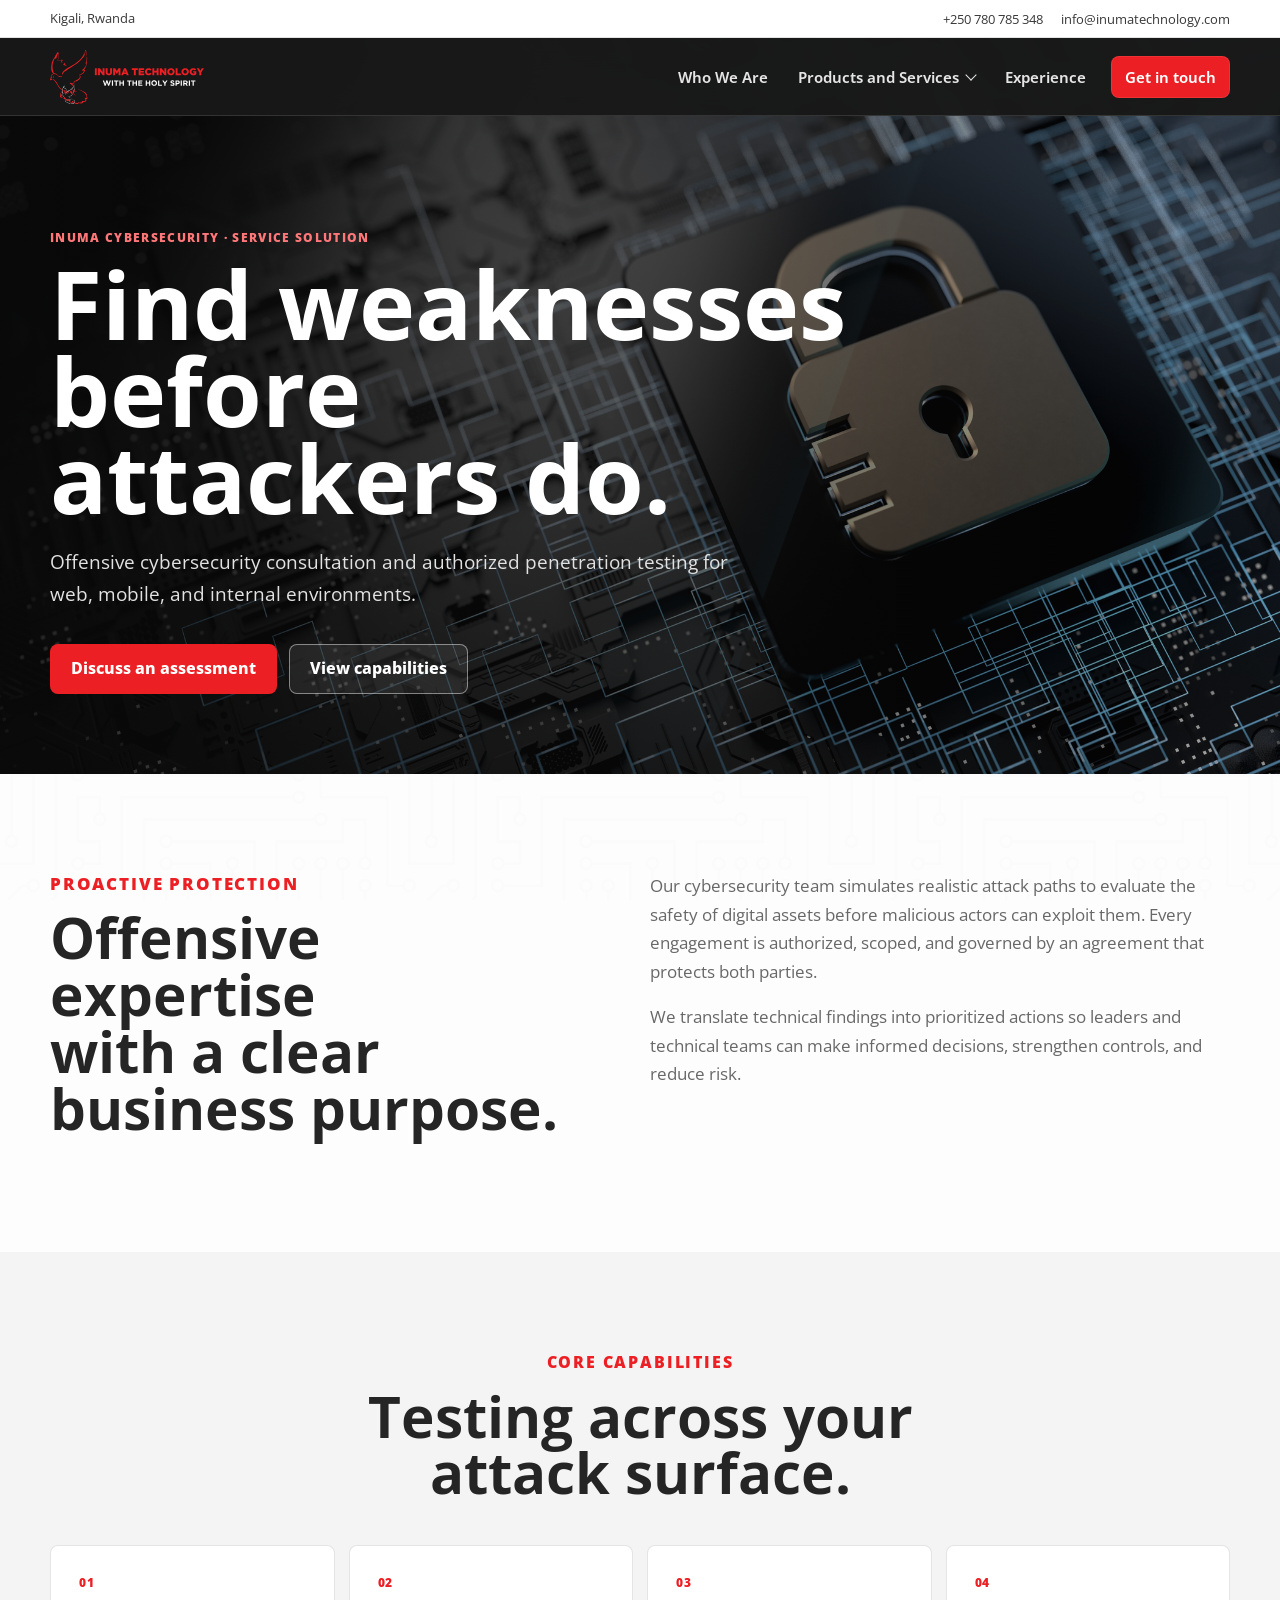
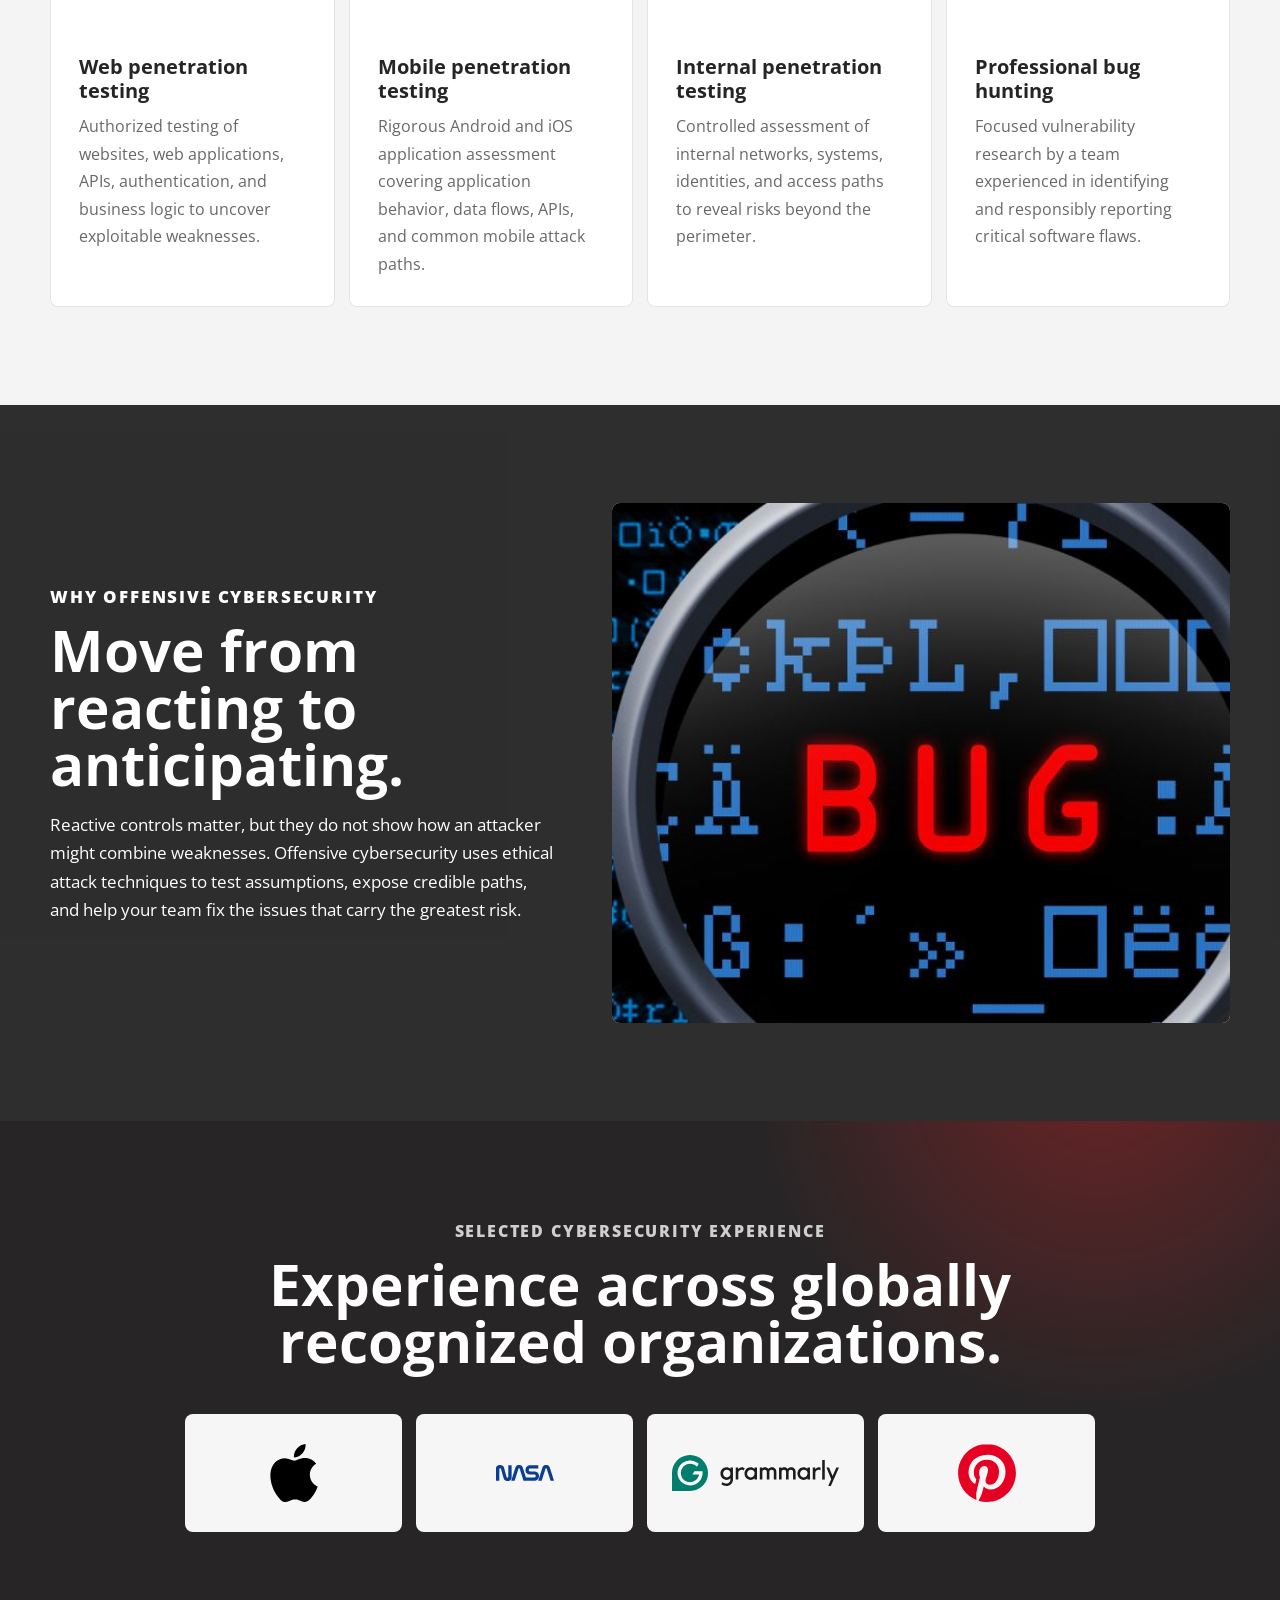
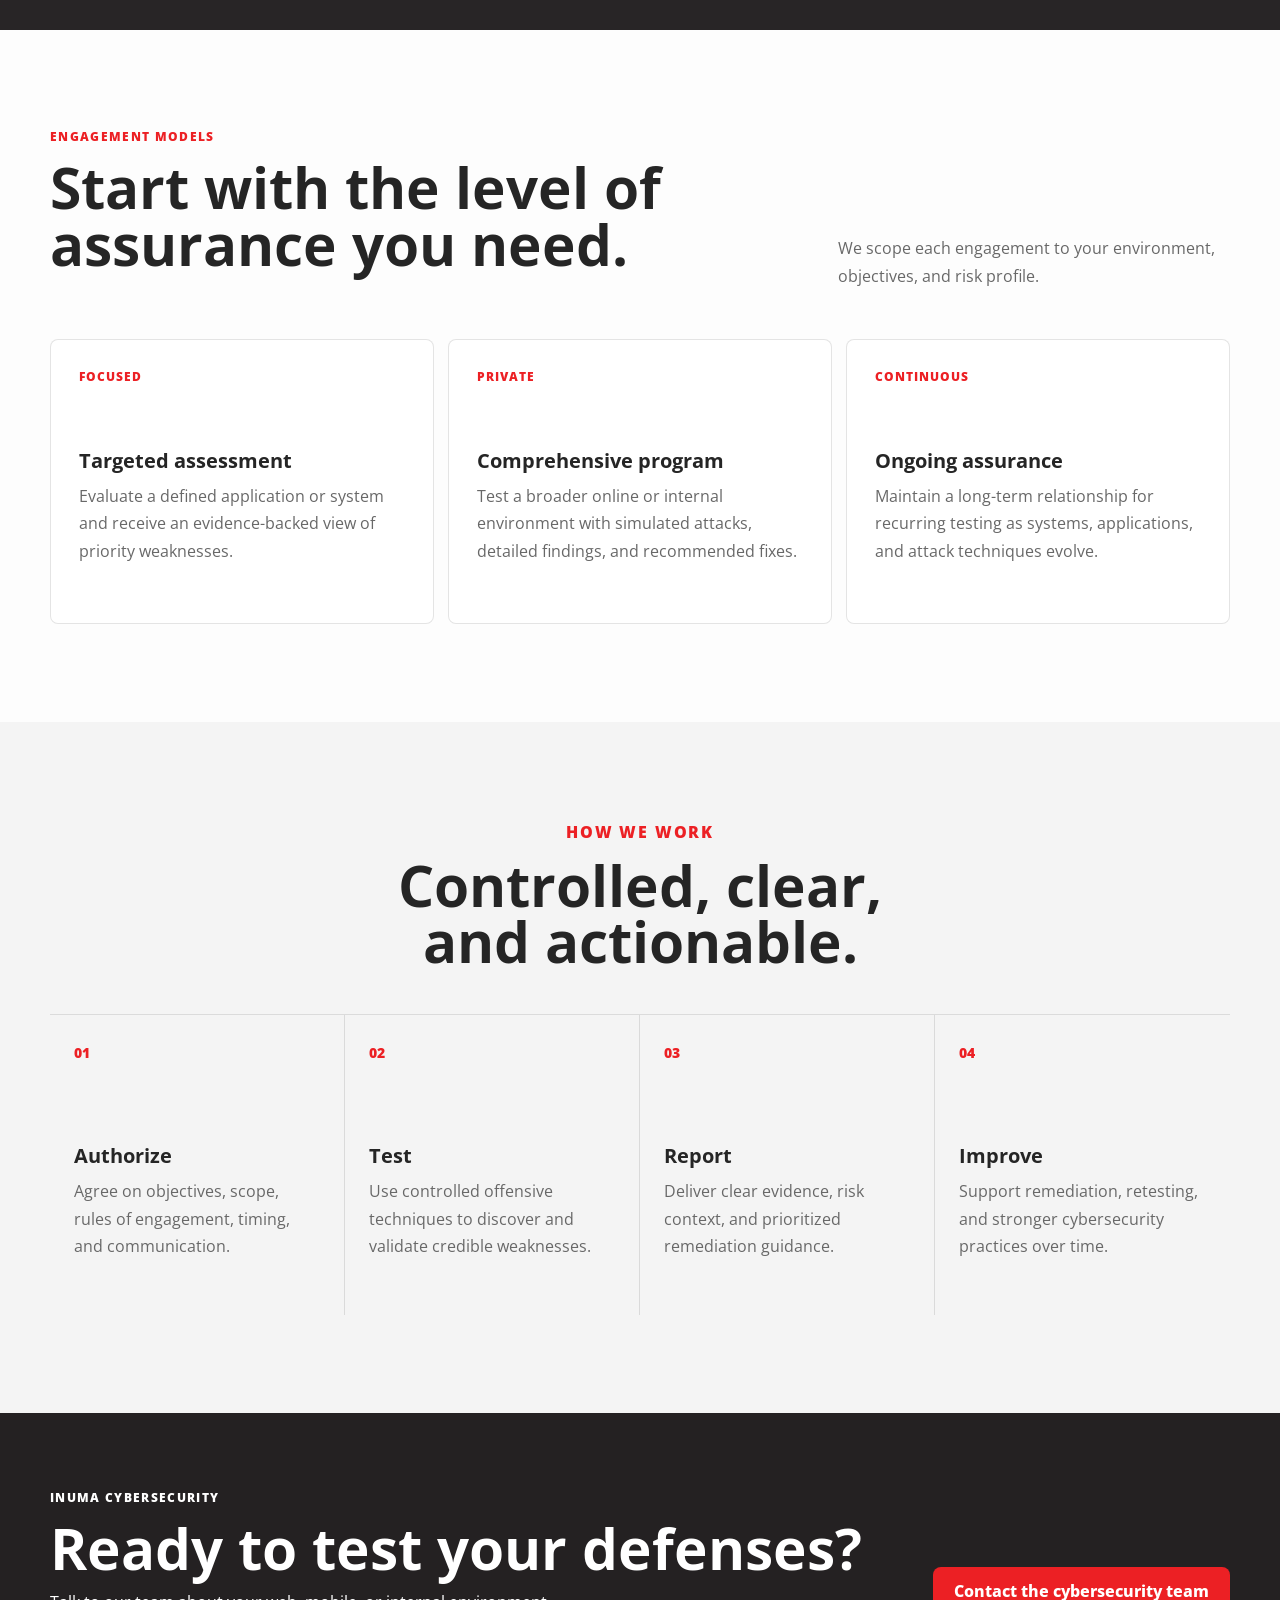
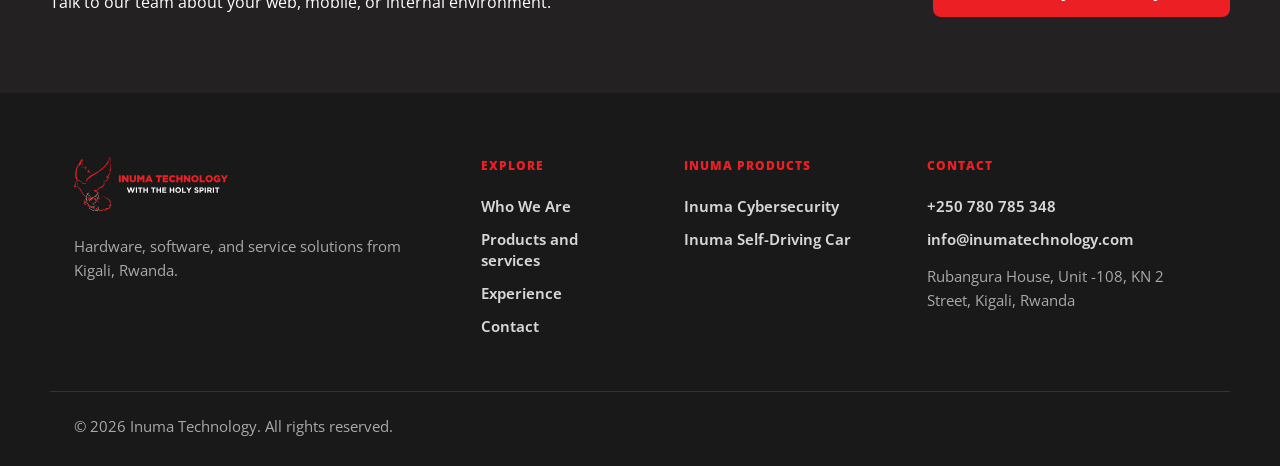
==== cybersecurity.html @ d8d31e16 "Sync local website updates" ====
<!DOCTYPE html>
<html lang="en">
  <head>
    <meta charset="UTF-8" />
    <meta name="viewport" content="width=device-width, initial-scale=1.0" />
    <meta name="description" content="Inuma Cybersecurity provides offensive cybersecurity consultation and authorized web, mobile, and internal penetration testing." />
    <title>Inuma Cybersecurity | Offensive Cybersecurity Services</title>
    <link rel="preload" as="image" href="assets/cyber-lock.jpg" />
    <link rel="stylesheet" href="styles.css" />
  </head>
  <body class="product-page cyber-page">
    <div class="topline"><p>Kigali, Rwanda</p><div><a href="tel:+250780785348">+250 780 785 348</a><a href="mailto:info@inumatechnology.com">info@inumatechnology.com</a></div></div>
    <header class="site-header is-product-header" data-header>
      <a class="brand" href="index.html" aria-label="Inuma Technology home"><img src="assets/inuma-tech-logo.svg" alt="Inuma Technology" /></a>
      <button class="nav-toggle" type="button" aria-label="Open navigation" aria-expanded="false" data-nav-toggle><span></span><span></span></button>
      <nav class="site-nav" aria-label="Primary navigation" data-nav>
        <a href="who-we-are.html">Who We Are</a>
        <details class="nav-dropdown">
          <summary>Products and Services</summary>
          <div class="nav-dropdown-menu"><a aria-current="page" href="cybersecurity.html">Inuma Cybersecurity</a><a href="self-driving.html">Inuma Self-Driving Car</a></div>
        </details>
        <a href="#experience">Experience</a><a class="nav-cta" href="#contact">Get in touch</a>
      </nav>
    </header>

    <main>
      <section class="product-hero product-hero-cyber" aria-labelledby="product-title">
        <div class="product-hero-media" aria-hidden="true"><img src="assets/cyber-lock.jpg" alt="" /></div>
        <div class="product-hero-inner" data-reveal>
          <p class="product-kicker">Inuma Cybersecurity · Service solution</p>
          <h1 id="product-title">Find weaknesses before attackers do.</h1>
          <p>Offensive cybersecurity consultation and authorized penetration testing for web, mobile, and internal environments.</p>
          <div class="hero-actions"><a class="button button-primary" href="#contact">Discuss an assessment</a><a class="button button-ghost" href="#capabilities">View capabilities</a></div>
        </div>
      </section>

      <section class="section section-paper product-intro">
        <div class="product-intro-grid">
          <div data-reveal><p class="eyebrow">Proactive protection</p><h2>Offensive expertise with a clear business purpose.</h2></div>
          <div data-reveal><p>Our cybersecurity team simulates realistic attack paths to evaluate the safety of digital assets before malicious actors can exploit them. Every engagement is authorized, scoped, and governed by an agreement that protects both parties.</p><p>We translate technical findings into prioritized actions so leaders and technical teams can make informed decisions, strengthen controls, and reduce risk.</p></div>
        </div>
      </section>

      <section id="capabilities" class="section section-soft">
        <div class="section-title center" data-reveal><p class="eyebrow">Core capabilities</p><h2>Testing across your attack surface.</h2></div>
        <div class="solution-grid solution-grid-four">
          <article data-reveal><span>01</span><h3>Web penetration testing</h3><p>Authorized testing of websites, web applications, APIs, authentication, and business logic to uncover exploitable weaknesses.</p></article>
          <article data-reveal><span>02</span><h3>Mobile penetration testing</h3><p>Rigorous Android and iOS application assessment covering application behavior, data flows, APIs, and common mobile attack paths.</p></article>
          <article data-reveal><span>03</span><h3>Internal penetration testing</h3><p>Controlled assessment of internal networks, systems, identities, and access paths to reveal risks beyond the perimeter.</p></article>
          <article data-reveal><span>04</span><h3>Professional bug hunting</h3><p>Focused vulnerability research by a team experienced in identifying and responsibly reporting critical software flaws.</p></article>
        </div>
      </section>

      <section class="section section-ink evidence-section">
        <div class="feature">
          <div class="feature-copy" data-reveal><p class="eyebrow eyebrow-light">Why offensive cybersecurity</p><h2>Move from reacting to anticipating.</h2><p>Reactive controls matter, but they do not show how an attacker might combine weaknesses. Offensive cybersecurity uses ethical attack techniques to test assumptions, expose credible paths, and help your team fix the issues that carry the greatest risk.</p></div>
          <div class="feature-media" data-reveal><img src="assets/Bug-Bounty-Hunter.jpg" alt="Cybersecurity specialist conducting an authorized test" loading="lazy" /></div>
        </div>
      </section>

      <section id="experience" class="section experience-section cyber-experience-section">
        <div class="section-title center" data-reveal><p class="eyebrow eyebrow-light">Selected cybersecurity experience</p><h2>Experience across globally recognized organizations.</h2></div>
        <div class="cyber-experience-logos" aria-label="Selected Inuma Cybersecurity experience" data-reveal>
          <div class="logo-tile logo-tile-icon"><img src="assets/client-logos/apple.svg" alt="Apple" /></div>
          <div class="logo-tile logo-tile-icon"><img src="assets/client-logos/nasa.svg" alt="NASA" /></div>
          <div class="logo-tile"><img src="assets/client-logos/grammarly-wordmark.svg" alt="Grammarly" /></div>
          <div class="logo-tile logo-tile-icon"><img src="assets/client-logos/pinterest.svg" alt="Pinterest" /></div>
        </div>
      </section>

      <section class="section section-paper">
        <div class="section-head"><div data-reveal><p class="eyebrow">Engagement models</p><h2>Start with the level of assurance you need.</h2></div><p data-reveal>We scope each engagement to your environment, objectives, and risk profile.</p></div>
        <div class="engagement-grid">
          <article data-reveal><span>Focused</span><h3>Targeted assessment</h3><p>Evaluate a defined application or system and receive an evidence-backed view of priority weaknesses.</p></article>
          <article data-reveal><span>Private</span><h3>Comprehensive program</h3><p>Test a broader online or internal environment with simulated attacks, detailed findings, and recommended fixes.</p></article>
          <article data-reveal><span>Continuous</span><h3>Ongoing assurance</h3><p>Maintain a long-term relationship for recurring testing as systems, applications, and attack techniques evolve.</p></article>
        </div>
      </section>

      <section class="section section-soft process-lite">
        <div class="section-title center" data-reveal><p class="eyebrow">How we work</p><h2>Controlled, clear, and actionable.</h2></div>
        <div class="process-grid">
          <article data-reveal><span>01</span><h3>Authorize</h3><p>Agree on objectives, scope, rules of engagement, timing, and communication.</p></article>
          <article data-reveal><span>02</span><h3>Test</h3><p>Use controlled offensive techniques to discover and validate credible weaknesses.</p></article>
          <article data-reveal><span>03</span><h3>Report</h3><p>Deliver clear evidence, risk context, and prioritized remediation guidance.</p></article>
          <article data-reveal><span>04</span><h3>Improve</h3><p>Support remediation, retesting, and stronger cybersecurity practices over time.</p></article>
        </div>
      </section>

      <section id="contact" class="cta-band">
        <div data-reveal><p class="eyebrow eyebrow-light">Inuma Cybersecurity</p><h2>Ready to test your defenses?</h2><p>Talk to our team about your web, mobile, or internal environment.</p></div>
        <a class="button button-primary" href="mailto:info@inumatechnology.com?subject=Inuma%20Cybersecurity%20Assessment">Contact the cybersecurity team</a>
      </section>
    </main>

    <footer class="site-footer">
      <div class="footer-main"><div class="footer-brand"><a class="brand" href="index.html"><img src="assets/inuma-tech-logo.svg" alt="Inuma Technology" /></a><p>Hardware, software, and service solutions from Kigali, Rwanda.</p></div><nav class="footer-links" aria-label="Footer navigation"><span>Explore</span><a href="who-we-are.html">Who We Are</a><a href="index.html#products-services">Products and services</a><a href="#experience">Experience</a><a href="#contact">Contact</a></nav><nav class="footer-links footer-products" aria-label="Inuma products"><span>Inuma products</span><a aria-current="page" href="cybersecurity.html">Inuma Cybersecurity</a><a href="self-driving.html">Inuma Self-Driving Car</a></nav><div class="footer-contact"><span>Contact</span><a href="tel:+250780785348">+250 780 785 348</a><a href="mailto:info@inumatechnology.com">info@inumatechnology.com</a><p>Rubangura House, Unit -108, KN 2 Street, Kigali, Rwanda</p></div></div>
      <div class="footer-bottom"><p>&copy; 2026 Inuma Technology. All rights reserved.</p></div>
    </footer>
    <script src="scripts/main.js"></script>
  </body>
</html>
---- styles.css ----
@import url("https://fonts.googleapis.com/css2?family=Open+Sans:wght@300..800&display=swap");

:root {
  --red: #ec2024;
  --red-dark: #ec2024;
  --brand: #ec2024;
  --ink: #252525;
  --ink-2: #383838;
  --slate: #686868;
  --paper: #ffffff;
  --soft: #f5f5f5;
  --warm: #fafafa;
  --line: rgba(37, 37, 37, 0.12);
  --line-dark: rgba(37, 37, 37, 0.14);
  --section-dark: rgba(32, 29, 30, 0.96);
  --max: 1180px;
  --backdrop-pattern: url("assets/pattern-circuit-board.svg");
  --backdrop-pattern-size: 420px 420px;
}

* {
  box-sizing: border-box;
}

html {
  background: var(--soft);
  scroll-behavior: smooth;
}

[id] {
  scroll-margin-top: 118px;
}

body {
  position: relative;
  isolation: isolate;
  margin: 0;
  color: var(--ink);
  background: #efeeee;
  font-family: "Open Sans", "Helvetica Neue", Arial, sans-serif;
  letter-spacing: 0;
  overflow-x: hidden;
}

body::before {
  content: "";
  position: fixed;
  inset: 0;
  z-index: 0;
  background-image: var(--backdrop-pattern);
  background-position: center top;
  background-size: var(--backdrop-pattern-size);
  opacity: 0.08;
  filter: drop-shadow(1px 1px 0 rgba(255, 255, 255, 0.92));
  pointer-events: none;
}

body > header,
body > main,
body > footer {
  position: relative;
  z-index: 1;
}

body.nav-open {
  overflow: hidden;
}

img,
svg {
  display: block;
}

img {
  max-width: 100%;
}

a {
  color: inherit;
  text-decoration: none;
}

button {
  font: inherit;
}

h1,
h2,
h3,
p {
  margin-top: 0;
}

h1 {
  max-width: 760px;
  margin-bottom: 24px;
  color: var(--ink);
  font-size: 5.9rem;
  line-height: 0.92;
  font-weight: 700;
  overflow-wrap: break-word;
  text-wrap: balance;
}

h1 span {
  display: block;
}

h2 {
  max-width: 850px;
  margin-bottom: 18px;
  color: var(--ink);
  font-size: 3.55rem;
  line-height: 1;
  font-weight: 680;
  text-wrap: balance;
}

h3 {
  margin-bottom: 10px;
  color: var(--ink);
  font-size: 1.25rem;
  line-height: 1.2;
  font-weight: 700;
}

p {
  color: var(--slate);
  line-height: 1.72;
}

.topline {
  position: fixed;
  z-index: 40;
  top: 0;
  left: 0;
  right: 0;
  min-height: 38px;
  display: flex;
  align-items: center;
  justify-content: space-between;
  gap: 18px;
  padding: 0 max(18px, calc((100vw - var(--max)) / 2));
  color: var(--ink-2);
  background: #ffffff;
  border-bottom: 1px solid var(--line);
  font-size: 0.82rem;
}

.topline p {
  margin: 0;
  color: inherit;
  line-height: 1.3;
}

.topline div {
  display: flex;
  align-items: center;
  gap: 18px;
  white-space: nowrap;
}

.topline a:hover,
.topline a:focus-visible {
  color: var(--brand);
  outline: none;
}

.site-header {
  position: fixed;
  z-index: 35;
  top: 38px;
  left: 0;
  right: 0;
  min-height: 78px;
  display: flex;
  align-items: center;
  justify-content: space-between;
  gap: 26px;
  padding: 10px max(18px, calc((100vw - var(--max)) / 2));
  color: var(--paper);
  background: rgba(24, 24, 24, 0.96);
  border-bottom: 1px solid rgba(255, 255, 255, 0.12);
  backdrop-filter: blur(18px);
  transition: background 180ms ease, box-shadow 180ms ease;
}

.site-header.is-scrolled {
  background: #181818;
  box-shadow: 0 14px 36px rgba(0, 0, 0, 0.24);
}

.brand {
  display: inline-flex;
  align-items: center;
  flex: 0 0 auto;
}

.brand img {
  width: 188px;
  height: 54px;
  object-fit: contain;
  object-position: left center;
}

.site-nav {
  display: flex;
  align-items: center;
  justify-content: flex-end;
  gap: 4px;
}

.site-nav a {
  min-height: 42px;
  display: inline-flex;
  align-items: center;
  justify-content: center;
  padding: 0 13px;
  color: #e5e5e5;
  border-radius: 8px;
  font-size: 0.94rem;
  font-weight: 650;
  transition: color 160ms ease, background 160ms ease, border-color 160ms ease;
}

.site-nav a:hover,
.site-nav a:focus-visible {
  color: var(--paper);
  background: rgba(255, 255, 255, 0.1);
  outline: none;
}

.site-nav .nav-cta {
  display: none;
  margin-left: 8px;
  color: var(--paper);
  background: var(--red);
  border: 1px solid rgba(255, 255, 255, 0.08);
}

.site-header.is-past-hero .site-nav .nav-cta {
  display: inline-flex;
}

.site-nav .nav-cta:hover,
.site-nav .nav-cta:focus-visible {
  background: var(--red-dark);
}

.nav-toggle {
  width: 46px;
  height: 46px;
  display: none;
  align-content: center;
  justify-items: center;
  gap: 6px;
  padding: 0;
  color: var(--paper);
  background: transparent;
  border: 1px solid rgba(255, 255, 255, 0.22);
  border-radius: 8px;
  cursor: pointer;
}

.nav-toggle span {
  width: 19px;
  height: 2px;
  display: block;
  background: currentColor;
  transition: transform 180ms ease;
}

.nav-toggle.is-open span:first-child {
  transform: translateY(4px) rotate(45deg);
}

.nav-toggle.is-open span:last-child {
  transform: translateY(-4px) rotate(-45deg);
}

.hero {
  position: relative;
  min-height: 94svh;
  display: grid;
  align-items: end;
  padding: 172px 24px 34px;
  color: var(--ink);
  background: #ededed;
  overflow: hidden;
}

.hero::before {
  content: "";
  position: absolute;
  inset: 0;
  z-index: 1;
  background: linear-gradient(
    90deg,
    rgba(12, 14, 16, 0.68) 0%,
    rgba(12, 14, 16, 0.5) 58%,
    rgba(12, 14, 16, 0.62) 100%
  );
}

.hero-media {
  position: absolute;
  inset: 0;
}

.hero-media img {
  width: 100%;
  height: 100%;
  object-fit: cover;
  object-position: center 56%;
  filter: grayscale(0.55) saturate(0.72) contrast(1.04) brightness(0.9);
}

.hero-inner {
  position: relative;
  z-index: 2;
  width: min(100%, var(--max));
  display: grid;
  grid-template-columns: minmax(0, 1fr) minmax(300px, 0.38fr);
  gap: 44px;
  align-items: end;
  margin-inline: auto;
}

.hero-copy {
  min-width: 0;
  padding: 32px;
  background: rgba(255, 255, 255, 0.84);
  border: 1px solid rgba(37, 37, 37, 0.14);
  border-radius: 8px;
  box-shadow: 0 20px 48px rgba(37, 37, 37, 0.12);
}

.hero-lead {
  max-width: 710px;
  margin-bottom: 0;
  color: var(--slate);
  font-size: 1.18rem;
}

.hero-actions {
  display: flex;
  flex-wrap: wrap;
  align-items: center;
  gap: 12px;
  margin-top: 34px;
}

.button {
  min-height: 50px;
  display: inline-flex;
  align-items: center;
  justify-content: center;
  padding: 0 20px;
  border: 1px solid transparent;
  border-radius: 8px;
  font-weight: 750;
  line-height: 1.2;
  transition: transform 160ms ease, background 160ms ease, border-color 160ms ease, color 160ms ease;
}

.button:hover,
.button:focus-visible {
  outline: none;
  transform: translateY(-2px);
}

.button-primary {
  color: var(--paper);
  background: var(--red);
}

.button-primary:hover,
.button-primary:focus-visible {
  background: var(--red-dark);
}

.button-secondary {
  color: var(--brand);
  background: var(--paper);
  border-color: #bdbdbd;
}

.button-secondary:hover,
.button-secondary:focus-visible {
  background: #f5f5f5;
}

.hero-panel {
  display: grid;
  gap: 0;
  padding: 10px;
  background: rgba(255, 255, 255, 0.72);
  border: 1px solid #d2d2d2;
  border-radius: 8px;
  backdrop-filter: blur(14px);
}

.hero-panel div {
  min-height: 92px;
  display: grid;
  align-content: center;
  padding: 18px;
  border-bottom: 1px solid var(--line);
}

.hero-panel div:last-child {
  border-bottom: 0;
}

.hero-panel span,
.hero-panel strong {
  display: block;
}

.hero-panel span {
  margin-bottom: 6px;
  color: var(--slate);
  font-size: 0.74rem;
  font-weight: 800;
  text-transform: uppercase;
}

.hero-panel strong {
  color: var(--ink);
  font-size: 1.2rem;
  line-height: 1.25;
}

.section {
  position: relative;
  isolation: isolate;
  padding: 98px 24px;
  overflow: hidden;
}

.section-paper {
  background: rgba(255, 255, 255, 0.88);
}

.section-soft {
  background: rgba(245, 245, 245, 0.88);
}

.section-ink {
  color: var(--paper);
  background: rgba(38, 38, 38, 0.96);
}

.section-head,
.about-intro,
.purpose-grid,
.service-grid,
.proof-inner,
.split,
.supply-layout,
.feature,
.development-grid,
.process-grid,
.partner-grid,
.growth-grid,
.client-groups,
.client-list,
.team-grid,
.section-title,
.contact-section {
  width: min(100%, var(--max));
  margin-inline: auto;
}

.about-section,
.services-section,
.capabilities-section,
.cybersecurity-section,
.development-section {
  position: relative;
}

.about-section {
  background-color: rgba(250, 248, 248, 0.88);
}

.about-section::after {
  content: "";
  position: absolute;
  width: 520px;
  height: 520px;
  right: -220px;
  bottom: -310px;
  z-index: 0;
  background: radial-gradient(circle, rgba(236, 32, 36, 0.18), rgba(236, 32, 36, 0) 68%);
  pointer-events: none;
}

.about-section > *,
.services-section > *,
.capabilities-section > *,
.cybersecurity-section > *,
.development-section > * {
  position: relative;
  z-index: 1;
}

.services-section {
  background-color: rgba(244, 243, 243, 0.88);
}

.capabilities-section {
  background-color: rgba(247, 247, 247, 0.88);
  background-image: linear-gradient(145deg, rgba(250, 250, 250, 0.88) 0%, rgba(238, 238, 238, 0.88) 100%);
}

.development-section {
  background: linear-gradient(135deg, rgba(255, 255, 255, 0.88) 0%, rgba(255, 255, 255, 0.88) 68%, rgba(248, 237, 237, 0.88) 100%);
}

.about-intro {
  display: grid;
  grid-template-columns: minmax(0, 0.9fr) minmax(280px, 0.62fr);
  gap: 64px;
  align-items: start;
}

.about-intro > div:last-child {
  padding-top: 30px;
  font-size: 1.03rem;
}

.about-intro .foundation-note {
  padding-top: 18px;
  border-top: 1px solid var(--line);
  color: var(--ink-2);
  font-weight: 650;
}

.team-grid p {
  margin-bottom: 0;
}

.section-head {
  display: grid;
  grid-template-columns: minmax(0, 0.9fr) minmax(280px, 0.48fr);
  gap: 54px;
  align-items: end;
  margin-bottom: 48px;
}

.section-head > p {
  margin-bottom: 4px;
  font-size: 1.03rem;
}

.section-head > :only-child {
  grid-column: 1 / -1;
}

.section-head-dark h2,
.section-ink h2,
.section-ink h3 {
  color: var(--paper);
}

.section-head-dark p,
.section-ink p {
  color: #cfcfcf;
}

.section-title {
  margin-bottom: 44px;
}

.section-title p {
  max-width: 720px;
  font-size: 1.03rem;
}

.section-title.center {
  text-align: center;
}

.section-title.center h2,
.section-title.center p {
  margin-left: auto;
  margin-right: auto;
}

.service-grid {
  display: grid;
  grid-template-columns: repeat(3, minmax(0, 1fr));
  gap: 14px;
}

.service-card {
  min-height: 520px;
  display: grid;
  grid-template-rows: 260px minmax(0, 1fr);
  overflow: hidden;
  background: var(--soft);
  border: 1px solid var(--line);
  border-radius: 8px;
  transition: transform 180ms ease, border-color 180ms ease, box-shadow 180ms ease;
}

.service-card:hover {
  border-color: rgba(37, 37, 37, 0.24);
  box-shadow: 0 22px 56px rgba(37, 37, 37, 0.1);
  transform: translateY(-3px);
}

.service-card-featured {
  background: #f1f1f1;
}

.service-card img {
  width: 100%;
  height: 260px;
  object-fit: cover;
}

.service-card-featured img {
  object-position: center 42%;
}

.service-card div {
  display: flex;
  flex-direction: column;
  padding: 26px;
}

.service-card span {
  margin-bottom: 54px;
  color: var(--brand);
  font-size: 0.82rem;
  font-weight: 800;
}

.service-card-featured span {
  color: var(--brand);
}

.service-card-featured h3 {
  color: var(--ink);
}

.service-card-featured p {
  color: var(--slate);
}

.service-card p {
  margin-bottom: 0;
}

.service-card a {
  width: fit-content;
  margin-top: auto;
  padding-top: 22px;
  color: var(--red);
  font-weight: 800;
}

.service-card-featured a {
  color: var(--red);
}

.service-card a:hover,
.service-card a:focus-visible {
  color: var(--red-dark);
  outline: none;
}

.split {
  display: grid;
  grid-template-columns: minmax(0, 0.96fr) minmax(0, 1.04fr);
  gap: 56px;
  align-items: center;
}

.split-reverse .split-media {
  order: 2;
}

.split-media {
  height: 560px;
  overflow: hidden;
  border-radius: 8px;
  background: #e7e7e7;
  box-shadow: 0 28px 70px rgba(0, 0, 0, 0.24);
}

.split-media img {
  width: 100%;
  height: 100%;
  object-fit: cover;
}

.split-copy p {
  max-width: 660px;
  font-size: 1.04rem;
}

.tag-list {
  display: flex;
  flex-wrap: wrap;
  gap: 10px;
  margin-top: 28px;
}

.tag-list span {
  min-height: 42px;
  display: inline-flex;
  align-items: center;
  padding: 0 14px;
  color: var(--brand);
  background: var(--paper);
  border: 1px solid var(--line-dark);
  border-radius: 8px;
  font-size: 0.92rem;
  font-weight: 700;
}

.supply-layout {
  display: grid;
  grid-template-columns: minmax(0, 0.58fr) minmax(0, 1fr);
  gap: 58px;
  align-items: start;
}

.capability-stack {
  display: grid;
  gap: 12px;
}

.capability-stack article {
  min-height: 152px;
  display: grid;
  grid-template-columns: 64px minmax(0, 1fr);
  gap: 22px;
  padding: 26px;
  background: var(--paper);
  border: 1px solid var(--line);
  border-radius: 8px;
  transition: transform 160ms ease, box-shadow 160ms ease, border-color 160ms ease;
}

.capability-stack article:hover {
  border-color: rgba(37, 37, 37, 0.24);
  box-shadow: 0 18px 46px rgba(37, 37, 37, 0.08);
  transform: translateY(-2px);
}

.capability-stack span {
  color: var(--brand);
  font-size: 0.84rem;
  font-weight: 800;
}

.capability-stack p {
  margin-bottom: 0;
}

.feature {
  display: grid;
  grid-template-columns: minmax(0, 0.9fr) minmax(0, 1.1fr);
  gap: 56px;
  align-items: center;
}

.feature-copy p {
  max-width: 680px;
  font-size: 1.04rem;
}

.feature-media {
  height: 520px;
  overflow: hidden;
  border-radius: 8px;
  background: #e7e7e7;
}

.feature-media img {
  width: 100%;
  height: 100%;
  object-fit: cover;
  object-position: 62% center;
}

.cybersecurity-media img {
  object-position: center;
}

.development-grid {
  display: grid;
  grid-template-columns: repeat(3, minmax(0, 1fr));
  gap: 0;
  margin-top: 52px;
  border-top: 1px solid var(--line);
  border-bottom: 1px solid var(--line);
}

.development-grid article {
  min-height: 290px;
  padding: 28px 24px;
  border-right: 1px solid var(--line);
}

.development-grid article:last-child {
  border-right: 0;
}

.development-grid span {
  display: block;
  margin-bottom: 82px;
  color: var(--red);
  font-size: 0.82rem;
  font-weight: 850;
  text-transform: uppercase;
}

.development-grid p {
  margin-bottom: 0;
}

.process-section {
  position: relative;
  isolation: isolate;
  padding-top: 104px;
  background: var(--section-dark);
  overflow: hidden;
}

.process-section > * {
  position: relative;
  z-index: 1;
}

.process-section h2,
.process-section h3 {
  color: var(--paper);
}

.process-section p {
  color: #cfcfcf;
}

.process-section .process-grid {
  border-top-color: rgba(255, 255, 255, 0.18);
}

.process-section .process-grid article {
  border-right-color: rgba(255, 255, 255, 0.18);
}

.process-grid {
  display: grid;
  grid-template-columns: repeat(4, minmax(0, 1fr));
  border-top: 1px solid var(--line-dark);
}

.process-grid article {
  min-height: 300px;
  padding: 28px 24px 16px;
  border-right: 1px solid var(--line-dark);
}

.process-grid article:last-child {
  border-right: 0;
}

.process-grid span {
  display: block;
  margin-bottom: 82px;
  color: var(--red);
  font-size: 0.86rem;
  font-weight: 800;
}

.process-grid p {
  margin-bottom: 0;
}

.partners-section {
  position: relative;
  isolation: isolate;
  background-color: rgba(246, 244, 244, 0.88);
  overflow: hidden;
}

.partners-section::after {
  content: "";
  position: absolute;
  width: 560px;
  height: 560px;
  left: -260px;
  bottom: -360px;
  z-index: 0;
  background: radial-gradient(circle, rgba(236, 32, 36, 0.17), rgba(236, 32, 36, 0) 70%);
  pointer-events: none;
}

.partners-section > * {
  position: relative;
  z-index: 1;
}

.partner-grid {
  display: grid;
  grid-template-columns: repeat(5, minmax(0, 1fr));
  gap: 12px;
}

.partner-logo {
  min-height: 112px;
  display: grid;
  place-items: center;
  padding: 22px;
  background: rgba(255, 255, 255, 0.9);
  border: 1px solid var(--line);
  border-radius: 8px;
  transition: transform 160ms ease, border-color 160ms ease, box-shadow 160ms ease;
}

.partner-logo:hover {
  border-color: rgba(37, 37, 37, 0.2);
  box-shadow: 0 14px 34px rgba(37, 37, 37, 0.07);
  transform: translateY(-2px);
}

.partner-logo img {
  width: 100%;
  max-width: 165px;
  max-height: 68px;
  object-fit: contain;
}

.partner-logo.partner-logo--large {
  padding: 14px;
}

.partner-logo--large img {
  max-width: 190px;
  max-height: 82px;
}

.partner-logo.partner-logo--xl {
  padding: 8px;
}

.partner-logo--xl img {
  max-width: 215px;
  max-height: 90px;
}

.client-list {
  display: flex;
  flex-wrap: wrap;
  justify-content: center;
  gap: 9px;
  margin-top: 22px;
}

.client-list span {
  padding: 11px 15px;
  color: var(--ink-2);
  background: var(--paper);
  border: 1px solid var(--line);
  border-radius: 8px;
  font-size: 0.9rem;
  font-weight: 700;
}

.client-list {
  max-width: 1040px;
  margin-top: 34px;
}

.client-groups {
  margin-top: 36px;
}

.client-group-title {
  margin: 0;
  color: #f1f1f1;
  font-size: 0.78rem;
  font-weight: 800;
  letter-spacing: 0.08em;
  text-align: center;
  text-transform: uppercase;
}

.client-groups .client-list {
  margin-top: 14px;
}

.client-groups .client-group-title:not(:first-child) {
  margin-top: 38px;
}

.experience-section {
  position: relative;
  isolation: isolate;
  color: var(--paper);
  background: var(--section-dark);
  overflow: hidden;
}

.experience-section::after {
  content: "";
  position: absolute;
  width: 720px;
  height: 720px;
  top: -420px;
  right: -180px;
  z-index: 0;
  background: radial-gradient(circle, rgba(236, 32, 36, 0.34), rgba(236, 32, 36, 0) 68%);
  pointer-events: none;
}

.experience-section > * {
  position: relative;
  z-index: 1;
}

.experience-section h2 {
  color: var(--paper);
}

.experience-section .section-title p {
  color: #cfcfcf;
}

.experience-section .client-list span {
  color: #f1f1f1;
  background: rgba(255, 255, 255, 0.07);
  border-color: rgba(255, 255, 255, 0.16);
  backdrop-filter: blur(8px);
}

.team-grid {
  display: grid;
  grid-template-columns: repeat(3, minmax(0, 1fr));
  gap: 14px;
}

.team-grid article {
  min-height: 290px;
  padding: 28px;
  background: var(--soft);
  border: 1px solid var(--line);
  border-radius: 8px;
}

.contact-section {
  position: relative;
  isolation: isolate;
  width: 100%;
  max-width: none;
  display: grid;
  place-items: center;
  min-height: 700px;
  padding: 96px 24px;
  color: var(--ink);
  background: #252525;
  overflow: hidden;
}

.contact-section::before {
  content: "";
  position: absolute;
  inset: 0;
  z-index: 1;
  background: linear-gradient(110deg, rgba(20, 20, 20, 0.76) 0%, rgba(25, 25, 25, 0.54) 48%, rgba(25, 25, 25, 0.3) 100%);
}

.contact-image {
  position: absolute;
  inset: 0;
  z-index: 0;
  overflow: hidden;
  background: #eeeeee;
}

.contact-image img {
  width: 100%;
  height: 100%;
  object-fit: cover;
  object-position: center 38%;
  filter: grayscale(0.3) saturate(0.72) contrast(1.05);
  transform: scale(1.015);
}

.contact-card {
  position: relative;
  z-index: 2;
  width: min(100%, 1040px);
  display: grid;
  grid-template-columns: minmax(0, 0.88fr) minmax(0, 1.12fr);
  background: rgba(255, 255, 255, 0.97);
  border: 1px solid rgba(255, 255, 255, 0.3);
  border-radius: 14px;
  box-shadow: 0 30px 80px rgba(0, 0, 0, 0.28);
  backdrop-filter: blur(16px);
  overflow: hidden;
}

.contact-panel {
  position: relative;
  display: flex;
  flex-direction: column;
  justify-content: center;
  padding: 52px 46px;
  color: var(--paper);
  background:
    radial-gradient(circle at 12% 10%, rgba(236, 32, 36, 0.24), transparent 42%),
    #202020;
  overflow: hidden;
}

.contact-panel::after {
  content: "";
  position: absolute;
  right: -76px;
  bottom: -76px;
  width: 210px;
  height: 210px;
  border: 1px solid rgba(255, 255, 255, 0.08);
  border-radius: 50%;
  box-shadow: 0 0 0 34px rgba(255, 255, 255, 0.025), 0 0 0 68px rgba(255, 255, 255, 0.018);
  pointer-events: none;
}

.contact-panel::before {
  content: "";
  position: relative;
  z-index: 1;
  width: 48px;
  height: 4px;
  flex: 0 0 auto;
  margin-bottom: 28px;
  background: var(--red);
  border-radius: 999px;
}

.contact-panel > * {
  position: relative;
  z-index: 1;
}

.contact-panel h2 {
  max-width: 430px;
  margin-bottom: 22px;
  color: var(--paper);
  font-size: clamp(2.5rem, 4.2vw, 4.15rem);
  line-height: 0.96;
}

.contact-panel .contact-intro {
  max-width: 420px;
  margin-bottom: 0;
  color: #d0d0d0;
  font-size: 1.02rem;
}

.contact-topics {
  display: flex;
  flex-wrap: wrap;
  gap: 9px;
  margin-top: 34px;
}

.contact-topics span {
  padding: 8px 11px;
  color: #e5e5e5;
  background: rgba(255, 255, 255, 0.06);
  border: 1px solid rgba(255, 255, 255, 0.12);
  border-radius: 999px;
  font-size: 0.76rem;
  font-weight: 700;
}

.contact-form {
  display: grid;
  align-content: center;
  gap: 22px;
  padding: 46px;
  background: rgba(255, 255, 255, 0.98);
}

.form-grid {
  display: grid;
  grid-template-columns: repeat(2, minmax(0, 1fr));
  gap: 18px;
}

.form-field {
  display: grid;
  gap: 9px;
}

.contact-form label {
  color: var(--ink);
  font-size: 0.76rem;
  font-weight: 800;
  letter-spacing: 0.045em;
  text-transform: uppercase;
}

.contact-form label span {
  color: var(--red);
}

.contact-form input,
.contact-form textarea {
  width: 100%;
  padding: 15px 16px;
  color: var(--ink);
  background: #f7f7f7;
  border: 1px solid var(--line-dark);
  border-radius: 8px;
  font: inherit;
  line-height: 1.45;
  transition: background 160ms ease, border-color 160ms ease, box-shadow 160ms ease;
}

.contact-form input {
  min-height: 54px;
}

.contact-form input::placeholder,
.contact-form textarea::placeholder {
  color: #959595;
  opacity: 1;
}

.contact-form input:hover,
.contact-form textarea:hover {
  border-color: rgba(37, 37, 37, 0.28);
}

.contact-form textarea {
  min-height: 168px;
  resize: vertical;
}

.contact-form input:focus,
.contact-form textarea:focus {
  background: var(--paper);
  border-color: var(--red);
  outline: none;
  box-shadow: 0 0 0 4px rgba(236, 32, 36, 0.11);
}

.form-actions {
  display: flex;
  align-items: center;
  justify-content: space-between;
  gap: 24px;
}

.form-note {
  max-width: 245px;
  margin: 0;
  color: #7a7a7a;
  font-size: 0.79rem;
  line-height: 1.5;
}

.contact-form .button {
  min-width: 190px;
  width: auto;
  display: inline-flex;
  align-items: center;
  justify-content: space-between;
  gap: 24px;
  margin: 0;
  cursor: pointer;
}

.form-honeypot {
  position: absolute;
  left: -10000px;
}

.contact-form .form-status {
  margin: 0;
  padding: 12px 14px;
  color: #235a36;
  background: #edf8f0;
  border: 1px solid #cbe8d2;
  border-radius: 8px;
  font-size: 0.92rem;
  font-weight: 700;
}

.site-footer {
  position: relative;
  isolation: isolate;
  width: 100%;
  color: #d7d7d7;
  background: #191919;
  overflow: hidden;
}

.footer-main,
.footer-bottom {
  position: relative;
  z-index: 1;
  width: min(100%, var(--max));
  margin-inline: auto;
}

.footer-main {
  display: grid;
  grid-template-columns: minmax(280px, 1.15fr) minmax(150px, 0.48fr) minmax(280px, 0.9fr);
  gap: 72px;
  padding: 64px 24px 54px;
}

.footer-brand p {
  max-width: 360px;
}

.site-footer .brand img {
  width: 188px;
  height: 54px;
}

.site-footer p {
  margin: 18px 0 0;
  color: #a9a9a9;
  font-size: 0.94rem;
  line-height: 1.65;
}

.footer-links,
.footer-contact {
  display: grid;
  align-content: start;
  justify-items: start;
  gap: 12px;
}

.footer-links > span,
.footer-contact > span {
  margin-bottom: 10px;
  color: var(--red);
  font-size: 0.76rem;
  font-weight: 850;
  letter-spacing: 0.08em;
  text-transform: uppercase;
}

.footer-links a,
.footer-contact a {
  color: #d7d7d7;
  font-size: 0.96rem;
  font-weight: 650;
  overflow-wrap: anywhere;
}

.footer-contact p {
  max-width: 320px;
  margin-top: 2px;
}

.footer-links a:hover,
.footer-links a:focus-visible,
.footer-contact a:hover,
.footer-contact a:focus-visible {
  color: var(--red);
  outline: none;
}

.footer-bottom {
  display: flex;
  align-items: center;
  justify-content: space-between;
  gap: 24px;
  padding: 22px 24px 28px;
  border-top: 1px solid rgba(255, 255, 255, 0.12);
}

.footer-bottom > p {
  margin: 0;
}

.reveal-ready [data-reveal] {
  opacity: 0;
  transform: translateY(18px);
  transition: opacity 620ms ease, transform 620ms ease;
  transition-delay: var(--reveal-delay, 0ms);
}

.reveal-ready [data-reveal].is-visible {
  opacity: 1;
  transform: translateY(0);
}

@media (max-width: 1120px) {
  h1 {
    font-size: 4.8rem;
  }

  h2 {
    font-size: 3rem;
  }

  .hero-inner,
  .section-head,
  .about-intro,
  .split,
  .supply-layout,
  .feature {
    grid-template-columns: 1fr;
  }

  .service-grid {
    grid-template-columns: repeat(2, minmax(0, 1fr));
  }

  .service-card:last-child {
    grid-column: 1 / -1;
  }

  .hero-panel {
    grid-template-columns: repeat(3, minmax(0, 1fr));
  }

  .hero-panel div {
    border-right: 1px solid var(--line);
    border-bottom: 0;
  }

  .hero-panel div:last-child {
    border-right: 0;
  }

  .split-reverse .split-media {
    order: 0;
  }

  .process-grid {
    grid-template-columns: repeat(2, minmax(0, 1fr));
  }

  .process-grid article:nth-child(2) {
    border-right: 0;
  }

  .process-grid article:nth-child(n + 3) {
    border-top: 1px solid var(--line);
  }

  .process-grid article:nth-child(n + 3) {
    border-top-color: var(--line-dark);
  }

  .partner-grid {
    grid-template-columns: repeat(4, minmax(0, 1fr));
  }

  .team-grid {
    grid-template-columns: repeat(2, minmax(0, 1fr));
  }

  .footer-main {
    grid-template-columns: repeat(2, minmax(0, 1fr));
    gap: 46px 64px;
  }

  .footer-brand {
    grid-column: 1 / -1;
  }
}

@media (max-width: 860px) {
  [id] {
    scroll-margin-top: 88px;
  }

  .topline {
    display: none;
  }

  .site-header {
    top: 0;
    min-height: 74px;
  }

  .brand img {
    width: 162px;
    height: 48px;
  }

  .nav-toggle {
    display: grid;
  }

  .site-nav {
    position: absolute;
    top: calc(100% + 1px);
    left: 0;
    right: 0;
    display: none;
    padding: 8px 18px 18px;
    background: #181818;
    border-bottom: 1px solid rgba(255, 255, 255, 0.12);
  }

  .site-nav.is-open {
    display: grid;
  }

  .site-nav a,
  .site-nav .nav-cta {
    min-height: 50px;
    justify-content: flex-start;
    margin-left: 0;
    padding-inline: 12px;
  }

  .hero {
    min-height: 90svh;
    padding: 124px 18px 28px;
  }

  .hero-inner {
    width: min(100%, calc(100vw - 36px));
    max-width: calc(100vw - 36px);
    gap: 34px;
  }

  h1 {
    font-size: 3.35rem;
    line-height: 0.98;
  }

  h2 {
    font-size: 2.35rem;
    line-height: 1.04;
  }

  .hero-lead,
  .section-head > p,
  .section-title p,
  .split-copy p,
  .feature-copy p,
  .contact-panel p {
    font-size: 1rem;
  }

  .hero-actions {
    display: grid;
    grid-template-columns: 1fr;
    align-items: stretch;
  }

  .button {
    width: 100%;
  }

  .hero-panel {
    grid-template-columns: 1fr;
  }

  .hero-panel div,
  .hero-panel div:last-child {
    min-height: auto;
    border-right: 0;
    border-bottom: 1px solid var(--line);
  }

  .hero-panel div:last-child {
    border-bottom: 0;
  }

  .section {
    padding: 74px 18px;
  }

  .section-head,
  .about-intro,
  .supply-layout,
  .feature {
    gap: 34px;
    margin-bottom: 36px;
  }

  .service-card {
    min-height: auto;
    grid-template-columns: 1fr;
  }

  .service-grid {
    grid-template-columns: 1fr;
  }

  .service-card:last-child {
    grid-column: auto;
  }

  .purpose-grid,
  .growth-grid,
  .team-grid {
    grid-template-columns: 1fr;
  }

  .growth-grid article {
    min-height: auto;
    border-right: 0;
    border-bottom: 1px solid var(--line);
  }

  .growth-grid article:last-child {
    border-bottom: 0;
  }

  .service-card img {
    min-height: 230px;
  }

  .service-card span {
    margin-bottom: 42px;
  }

  .proof-band {
    padding: 0 18px;
  }

  .proof-inner {
    grid-template-columns: 1fr;
  }

  .proof-inner article {
    min-height: auto;
    border-right: 0;
    border-bottom: 1px solid var(--line);
  }

  .proof-inner article:last-child {
    border-bottom: 0;
  }

  .split-media,
  .feature-media {
    height: auto;
    min-height: auto;
    aspect-ratio: 16 / 10;
  }

  .capability-stack article {
    grid-template-columns: 1fr;
    gap: 14px;
    padding: 22px;
  }

  .development-grid,
  .process-grid {
    grid-template-columns: 1fr;
  }

  .development-grid article,
  .development-grid article:nth-child(2),
  .development-grid article:nth-child(n + 3),
  .process-grid article,
  .process-grid article:nth-child(2),
  .process-grid article:nth-child(n + 3) {
    min-height: auto;
    border-right: 0;
    border-top: 1px solid var(--line);
  }

  .development-grid article:first-child,
  .process-grid article:first-child {
    border-top: 0;
  }

  .process-grid article,
  .process-grid article:nth-child(2),
  .process-grid article:nth-child(n + 3) {
    border-top-color: var(--line-dark);
  }

  .process-section .process-grid article,
  .process-section .process-grid article:nth-child(2),
  .process-section .process-grid article:nth-child(n + 3) {
    border-top-color: rgba(255, 255, 255, 0.18);
  }

  .development-grid span,
  .process-grid span {
    margin-bottom: 46px;
  }

  .partner-grid {
    grid-template-columns: repeat(2, minmax(0, 1fr));
    gap: 10px;
  }

  .partner-logo {
    min-height: 104px;
    padding: 18px;
  }

  .contact-section {
    width: 100%;
    min-height: auto;
    padding: 74px 18px;
  }

  .contact-section::before,
  .contact-image {
    inset-inline: 0;
  }

  .contact-form .button {
    width: 100%;
  }

  .contact-card {
    grid-template-columns: 1fr;
  }

  .contact-panel {
    min-height: 350px;
    padding: 40px;
  }

  .contact-panel h2 {
    max-width: 540px;
  }

  .contact-form {
    padding: 38px 40px 42px;
  }

  .footer-main {
    grid-template-columns: 1fr;
    gap: 42px;
    padding: 56px 18px 40px;
  }

  .footer-brand {
    grid-column: auto;
  }

  .footer-bottom {
    align-items: flex-start;
    flex-direction: column;
    padding: 22px 18px 28px;
  }

}

@media (max-width: 500px) {
  h1 {
    font-size: 2.72rem;
  }

  h2 {
    font-size: 2rem;
  }

  .brand img {
    width: 144px;
  }

  .hero-copy,
  .hero-panel {
    width: 100%;
    max-width: 354px;
  }

  .hero-copy {
    padding: 24px;
  }

  .button {
    min-height: 48px;
    padding-inline: 16px;
  }

  .service-card div {
    padding: 22px;
  }

  .partner-grid {
    grid-template-columns: 1fr;
  }

  .contact-section {
    padding: 64px 14px;
  }

  .contact-panel {
    min-height: 320px;
    padding: 32px 24px;
  }

  .contact-panel h2 {
    font-size: 2.45rem;
  }

  .contact-form {
    padding: 28px 22px 30px;
  }

  .form-grid {
    grid-template-columns: 1fr;
  }

  .form-actions {
    display: grid;
    gap: 16px;
  }

  .form-note {
    max-width: none;
  }
}

@media (prefers-reduced-motion: reduce) {
  *,
  *::before,
  *::after {
    scroll-behavior: auto !important;
    animation-duration: 0.01ms !important;
    animation-iteration-count: 1 !important;
    transition-duration: 0.01ms !important;
  }

  .reveal-ready [data-reveal] {
    opacity: 1;
    transform: none;
  }
}

/* Products, service solutions, and product pages */

.eyebrow,
.product-kicker {
  margin-bottom: 14px;
  color: var(--brand);
  font-size: 0.76rem;
  font-weight: 800;
  letter-spacing: 0.11em;
  line-height: 1.4;
  text-transform: uppercase;
}

.eyebrow-light {
  color: #ff7779;
}

.nav-dropdown {
  position: relative;
}

.nav-dropdown summary {
  min-height: 42px;
  display: inline-flex;
  align-items: center;
  gap: 8px;
  padding: 0 13px;
  color: #e5e5e5;
  border-radius: 8px;
  font-size: 0.94rem;
  font-weight: 650;
  list-style: none;
  cursor: pointer;
  transition: color 160ms ease, background 160ms ease;
}

.nav-dropdown summary::-webkit-details-marker {
  display: none;
}

.nav-dropdown summary::after {
  content: "";
  width: 7px;
  height: 7px;
  border-right: 1.5px solid currentColor;
  border-bottom: 1.5px solid currentColor;
  transform: translateY(-2px) rotate(45deg);
  transition: transform 160ms ease;
}

.nav-dropdown:hover summary,
.nav-dropdown:focus-within summary,
.nav-dropdown[open] summary {
  color: var(--paper);
  background: rgba(255, 255, 255, 0.1);
  outline: none;
}

.nav-dropdown:hover summary::after,
.nav-dropdown:focus-within summary::after,
.nav-dropdown[open] summary::after {
  transform: translateY(2px) rotate(225deg);
}

.nav-dropdown-menu {
  position: absolute;
  top: calc(100% + 8px);
  left: 0;
  width: 270px;
  display: none;
  padding: 8px;
  color: var(--ink);
  background: rgba(255, 255, 255, 0.98);
  border: 1px solid var(--line);
  border-radius: 8px;
  box-shadow: 0 18px 44px rgba(0, 0, 0, 0.18);
}

.nav-dropdown::after {
  content: "";
  position: absolute;
  top: 100%;
  left: 0;
  width: 100%;
  height: 10px;
}

.nav-dropdown:hover .nav-dropdown-menu,
.nav-dropdown:focus-within .nav-dropdown-menu,
.nav-dropdown[open] .nav-dropdown-menu {
  display: grid;
}

.site-nav .nav-dropdown-menu a {
  min-height: 44px;
  justify-content: flex-start;
  color: var(--ink-2);
  font-size: 0.88rem;
}

.site-nav .nav-dropdown-menu a:hover,
.site-nav .nav-dropdown-menu a:focus-visible,
.site-nav .nav-dropdown-menu a[aria-current="page"] {
  color: var(--brand);
  background: #f5f5f5;
}

.section-head > p {
  max-width: 520px;
  margin: 6px 0 0 auto;
  font-size: 1.02rem;
}

.offerings-section {
  background-color: rgba(250, 250, 250, 0.9);
}

.offering-grid {
  width: min(100%, var(--max));
  display: grid;
  grid-template-columns: repeat(2, minmax(0, 1fr));
  gap: 16px;
  margin-inline: auto;
}

.offering-card {
  display: grid;
  grid-template-rows: 340px 1fr;
  overflow: hidden;
  background: var(--paper);
  border: 1px solid var(--line);
  border-radius: 8px;
}

.offering-media {
  overflow: hidden;
}

.offering-media img {
  width: 100%;
  height: 100%;
  object-fit: cover;
  transition: transform 420ms ease;
}

.offering-card:hover .offering-media img {
  transform: scale(1.025);
}

.offering-copy {
  display: flex;
  flex-direction: column;
  padding: 30px;
}

.offering-copy > span {
  margin-bottom: 36px;
  color: var(--brand);
  font-size: 0.75rem;
  font-weight: 800;
  letter-spacing: 0.09em;
  text-transform: uppercase;
}

.offering-copy h3 {
  font-size: 1.65rem;
}

.text-link {
  width: fit-content;
  margin-top: auto;
  padding-top: 18px;
  color: var(--brand);
  font-weight: 750;
}

.text-link:hover,
.text-link:focus-visible {
  color: #bd1619;
  outline: none;
}

.logo-marquee {
  width: min(100%, var(--max));
  margin: 42px auto 0;
  overflow: hidden;
  -webkit-mask-image: linear-gradient(90deg, transparent, black 7%, black 93%, transparent);
  mask-image: linear-gradient(90deg, transparent, black 7%, black 93%, transparent);
}

.logo-track {
  width: max-content;
  display: flex;
  gap: 14px;
  padding-right: 14px;
  animation: logo-scroll 48s linear infinite;
}

.logo-track-partners {
  animation-duration: 54s;
}

.logo-marquee:hover .logo-track,
.logo-marquee:focus-within .logo-track {
  animation-play-state: paused;
}

.logo-tile {
  width: 210px;
  height: 118px;
  flex: 0 0 auto;
  display: grid;
  place-items: center;
  padding: 22px 24px;
  background: rgba(255, 255, 255, 0.96);
  border: 1px solid var(--line);
  border-radius: 8px;
}

.logo-tile img {
  width: 100%;
  max-width: 174px;
  max-height: 66px;
  display: block;
  object-fit: contain;
}

.logo-tile-icon img {
  max-width: 58px;
  max-height: 58px;
}

.logo-tile-tall img {
  max-width: 42px;
  max-height: 82px;
}

.logo-marquee-dark .logo-tile {
  border-color: rgba(255, 255, 255, 0.15);
}

.cyber-experience-logos {
  width: min(100%, 910px);
  display: grid;
  grid-template-columns: repeat(4, minmax(0, 1fr));
  gap: 14px;
  margin: 42px auto 0;
}

.cyber-experience-logos .logo-tile {
  width: 100%;
  border-color: rgba(255, 255, 255, 0.15);
}

@keyframes logo-scroll {
  from { transform: translateX(0); }
  to { transform: translateX(-50%); }
}

.footer-main {
  grid-template-columns: minmax(240px, 1.1fr) minmax(145px, 0.48fr) minmax(180px, 0.6fr) minmax(250px, 0.85fr);
  gap: 46px;
}

.footer-products {
  min-width: 0;
}

.product-hero {
  position: relative;
  min-height: 86svh;
  display: grid;
  align-items: end;
  padding: 190px 24px 80px;
  color: var(--paper);
  background: #171717;
  overflow: hidden;
}

.product-hero::after {
  content: "";
  position: absolute;
  inset: 0;
  z-index: 1;
  background: linear-gradient(90deg, rgba(10, 10, 10, 0.88) 0%, rgba(10, 10, 10, 0.64) 58%, rgba(10, 10, 10, 0.28) 100%);
}

.product-hero-media {
  position: absolute;
  inset: 0;
}

.product-hero-media img {
  width: 100%;
  height: 100%;
  object-fit: cover;
  filter: saturate(0.72) contrast(1.08);
}

.product-hero-cyber .product-hero-media img {
  object-position: center;
}

.product-hero-driving .product-hero-media img {
  object-position: center 58%;
}

.about-hero {
  min-height: 84svh;
}

.about-hero .product-hero-media img {
  object-position: center 52%;
}

.about-hero .product-hero-inner > p:not(.product-kicker) {
  max-width: 910px;
}

.product-hero-inner {
  position: relative;
  z-index: 2;
  width: min(100%, var(--max));
  min-width: 0;
  margin-inline: auto;
}

.product-hero h1 {
  max-width: 940px;
  color: var(--paper);
  font-size: clamp(3.8rem, 7.4vw, 7.2rem);
  overflow-wrap: anywhere;
}

.product-hero-inner > p:not(.product-kicker) {
  max-width: 690px;
  margin-bottom: 0;
  color: #e2e2e2;
  font-size: 1.17rem;
}

.product-kicker {
  color: #ff7779;
}

.button-ghost {
  color: var(--paper);
  background: rgba(255, 255, 255, 0.08);
  border-color: rgba(255, 255, 255, 0.45);
}

.button-ghost:hover,
.button-ghost:focus-visible {
  background: rgba(255, 255, 255, 0.16);
}

.is-product-header .nav-cta {
  display: inline-flex;
}

.product-intro-grid {
  width: min(100%, var(--max));
  display: grid;
  grid-template-columns: minmax(0, 0.95fr) minmax(0, 1.05fr);
  gap: 76px;
  margin-inline: auto;
}

.product-intro-grid p {
  font-size: 1.04rem;
}

.solution-grid,
.engagement-grid,
.impact-grid,
.roadmap {
  width: min(100%, var(--max));
  display: grid;
  grid-template-columns: repeat(3, minmax(0, 1fr));
  gap: 14px;
  margin: 42px auto 0;
}

.solution-grid-four,
.roadmap {
  grid-template-columns: repeat(4, minmax(0, 1fr));
}

.solution-grid article,
.engagement-grid article,
.roadmap article {
  min-height: 285px;
  padding: 28px;
  background: var(--paper);
  border: 1px solid var(--line);
  border-radius: 8px;
}

.solution-grid article > span,
.engagement-grid article > span,
.roadmap article > span {
  display: block;
  margin-bottom: 64px;
  color: var(--brand);
  font-size: 0.78rem;
  font-weight: 800;
  letter-spacing: 0.08em;
  text-transform: uppercase;
}

.solution-grid p,
.engagement-grid p,
.roadmap p {
  margin-bottom: 0;
}

.evidence-section h2,
.evidence-section h3,
.evidence-section p,
.roadmap-section h2,
.roadmap-section .section-head > p {
  color: var(--paper);
}

.roadmap-section .roadmap article {
  color: var(--paper);
  background: rgba(255, 255, 255, 0.055);
  border-color: rgba(255, 255, 255, 0.16);
}

.roadmap-section .roadmap article strong {
  display: block;
  margin-bottom: 10px;
  color: #ff7779;
  font-size: 0.82rem;
  letter-spacing: 0.05em;
  text-transform: uppercase;
}

.roadmap-section .roadmap h3,
.roadmap-section .roadmap p {
  color: var(--paper);
}

.impact-card {
  overflow: hidden;
  background: var(--paper);
  border: 1px solid var(--line);
  border-radius: 8px;
}

.impact-card > img {
  width: 100%;
  height: 230px;
  object-fit: cover;
}

.impact-card > div {
  padding: 26px;
}

.impact-card span {
  display: block;
  margin-bottom: 34px;
  color: var(--brand);
  font-size: 0.76rem;
  font-weight: 800;
  letter-spacing: 0.08em;
  text-transform: uppercase;
}

.impact-card p {
  margin-bottom: 0;
}

.process-lite .process-grid {
  width: min(100%, var(--max));
  margin: 42px auto 0;
  border-color: var(--line);
}

.process-lite .process-grid article {
  border-color: var(--line);
}

.who-special-section .feature-media img {
  object-position: center;
}

.who-special-section .feature > *,
.who-principles article {
  min-width: 0;
}

.who-principles {
  width: min(100%, var(--max));
  display: grid;
  grid-template-columns: repeat(2, minmax(0, 1fr));
  gap: 14px;
  margin-inline: auto;
}

.who-principles article {
  position: relative;
  min-height: 390px;
  padding: 40px;
  overflow: hidden;
  background: rgba(255, 255, 255, 0.055);
  border: 1px solid rgba(255, 255, 255, 0.16);
  border-radius: 8px;
}

.who-principles article::before {
  content: "";
  position: absolute;
  top: 0;
  left: 40px;
  width: 72px;
  height: 3px;
  background: var(--red);
}

.who-principles h2 {
  margin-bottom: 76px;
  color: var(--paper);
}

.who-principles p {
  max-width: 620px;
  margin-bottom: 0;
  color: #d4d4d4;
  font-size: 1.04rem;
}

.cta-band {
  width: 100%;
  display: flex;
  align-items: end;
  justify-content: space-between;
  gap: 52px;
  padding: 76px max(24px, calc((100vw - var(--max)) / 2));
  color: var(--paper);
  background: #242122;
}

.cta-band h2,
.cta-band p {
  color: var(--paper);
}

.cta-band h2 {
  margin-bottom: 12px;
}

.cta-band p:last-child {
  margin-bottom: 0;
}

.cta-band .button {
  flex: 0 0 auto;
}

@media (max-width: 1120px) {
  .solution-grid-four,
  .roadmap {
    grid-template-columns: repeat(2, minmax(0, 1fr));
  }

  .product-intro-grid {
    grid-template-columns: 1fr;
    gap: 34px;
  }

  .footer-main {
    grid-template-columns: repeat(2, minmax(0, 1fr));
  }
}

@media (max-width: 860px) {
  .nav-dropdown {
    width: 100%;
  }

  .nav-dropdown summary {
    width: 100%;
    min-height: 50px;
    justify-content: space-between;
    padding-inline: 12px;
  }

  .nav-dropdown-menu {
    position: static;
    width: 100%;
    margin: 2px 0 8px;
    background: rgba(255, 255, 255, 0.06);
    border-color: rgba(255, 255, 255, 0.12);
    box-shadow: none;
  }

  .site-nav .nav-dropdown-menu a {
    min-height: 46px;
    padding-left: 22px;
    color: #d7d7d7;
  }

  .site-nav .nav-dropdown-menu a:hover,
  .site-nav .nav-dropdown-menu a:focus-visible,
  .site-nav .nav-dropdown-menu a[aria-current="page"] {
    color: var(--paper);
    background: rgba(255, 255, 255, 0.1);
  }

  .offering-grid,
  .solution-grid,
  .engagement-grid,
  .impact-grid,
  .solution-grid-four,
  .roadmap,
  .who-principles {
    grid-template-columns: 1fr;
  }

  .cyber-experience-logos {
    grid-template-columns: repeat(2, minmax(0, 1fr));
  }

  .offering-card {
    grid-template-rows: 270px 1fr;
  }

  .product-hero {
    min-height: 82svh;
    padding: 132px 18px 58px;
  }

  .product-hero h1 {
    font-size: clamp(2.8rem, 12vw, 4.1rem);
  }

  .about-hero .product-hero-inner > p:not(.product-kicker) {
    font-size: 1rem;
  }

  .about-hero h1 {
    max-width: 100%;
    font-size: clamp(2.7rem, 13vw, 3.35rem);
  }

  .who-principles article {
    min-height: auto;
    padding: 32px 28px;
  }

  .who-principles article::before {
    left: 28px;
  }

  .who-principles h2 {
    margin-bottom: 40px;
  }

  .solution-grid article,
  .engagement-grid article,
  .roadmap article {
    min-height: auto;
  }

  .solution-grid article > span,
  .engagement-grid article > span,
  .roadmap article > span {
    margin-bottom: 38px;
  }

  .cta-band {
    align-items: start;
    flex-direction: column;
    padding: 62px 18px;
  }

  .logo-tile {
    width: 176px;
    height: 104px;
    padding: 18px;
  }
}

@media (max-width: 500px) {
  .footer-main {
    grid-template-columns: 1fr;
  }

  .cyber-experience-logos {
    grid-template-columns: 1fr;
  }

  .offering-copy {
    padding: 24px;
  }
}

@media (prefers-reduced-motion: reduce) {
  .logo-track {
    animation: none;
  }
}
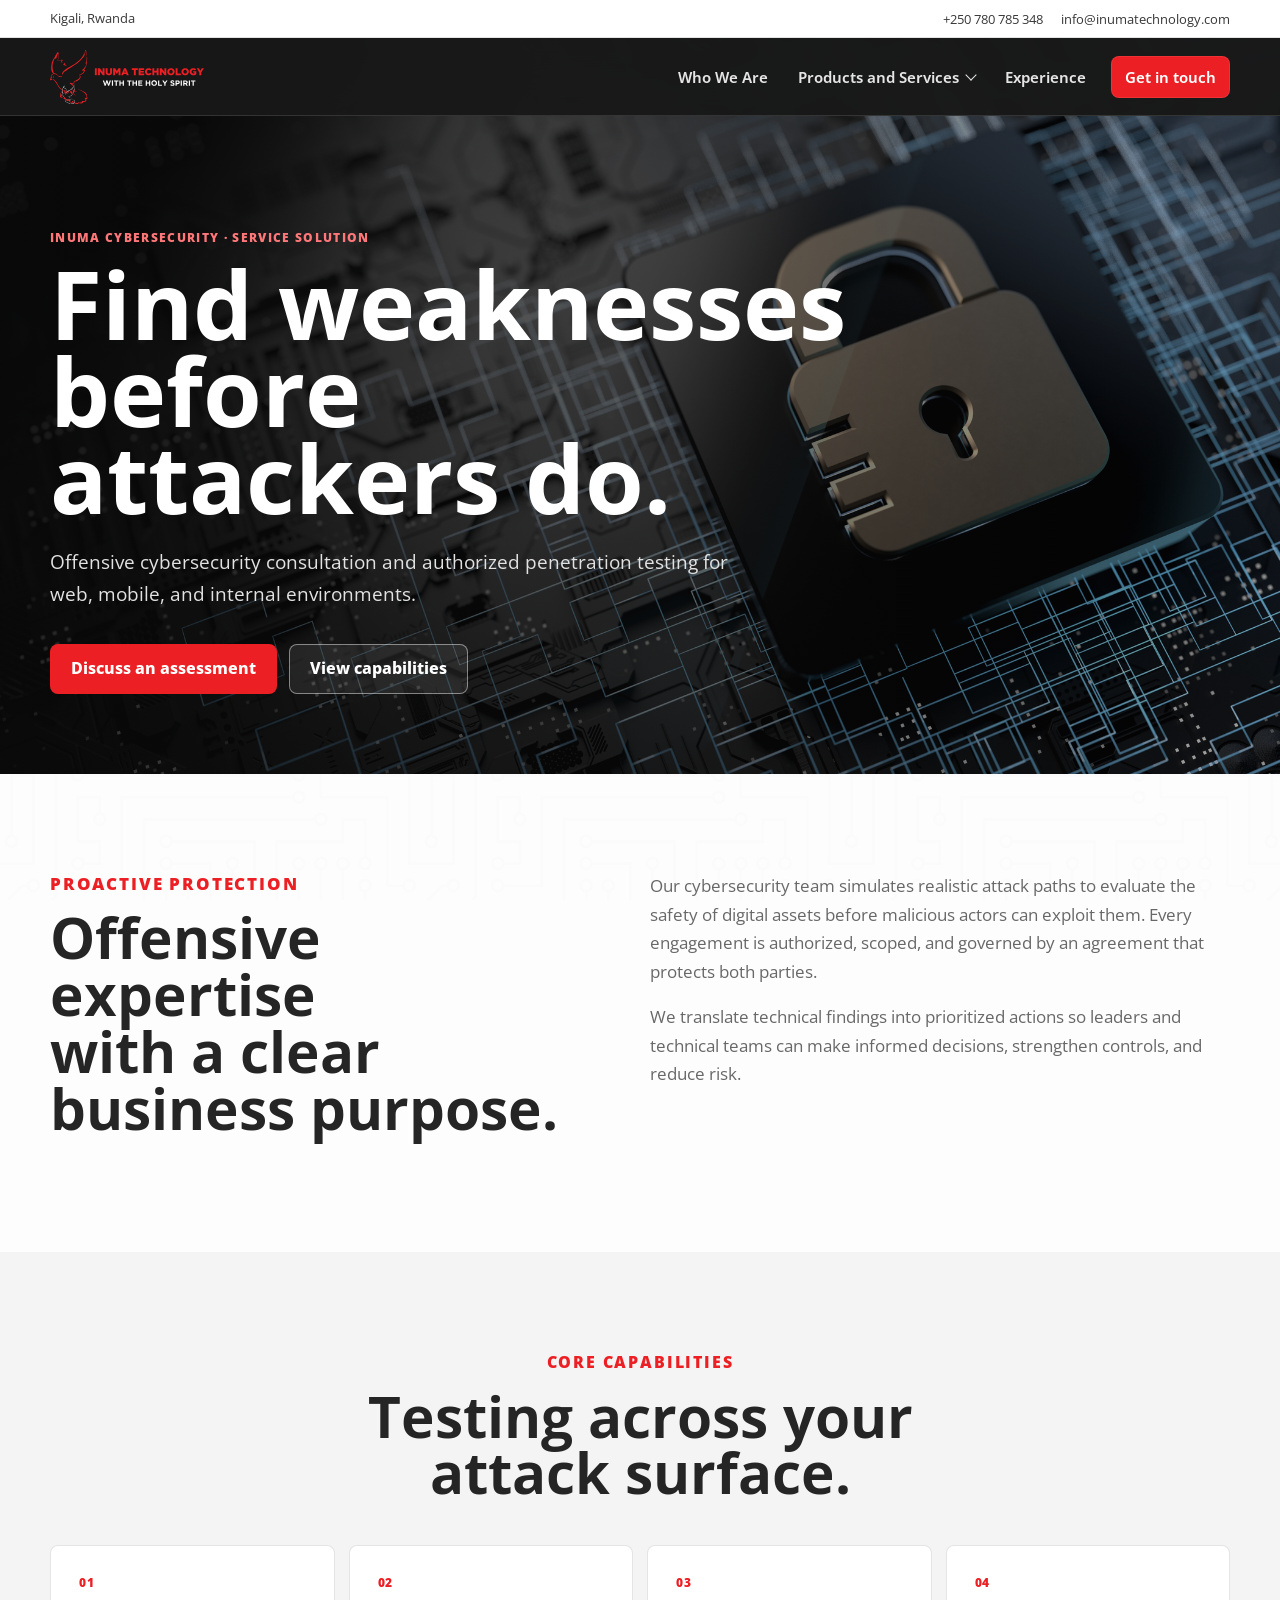
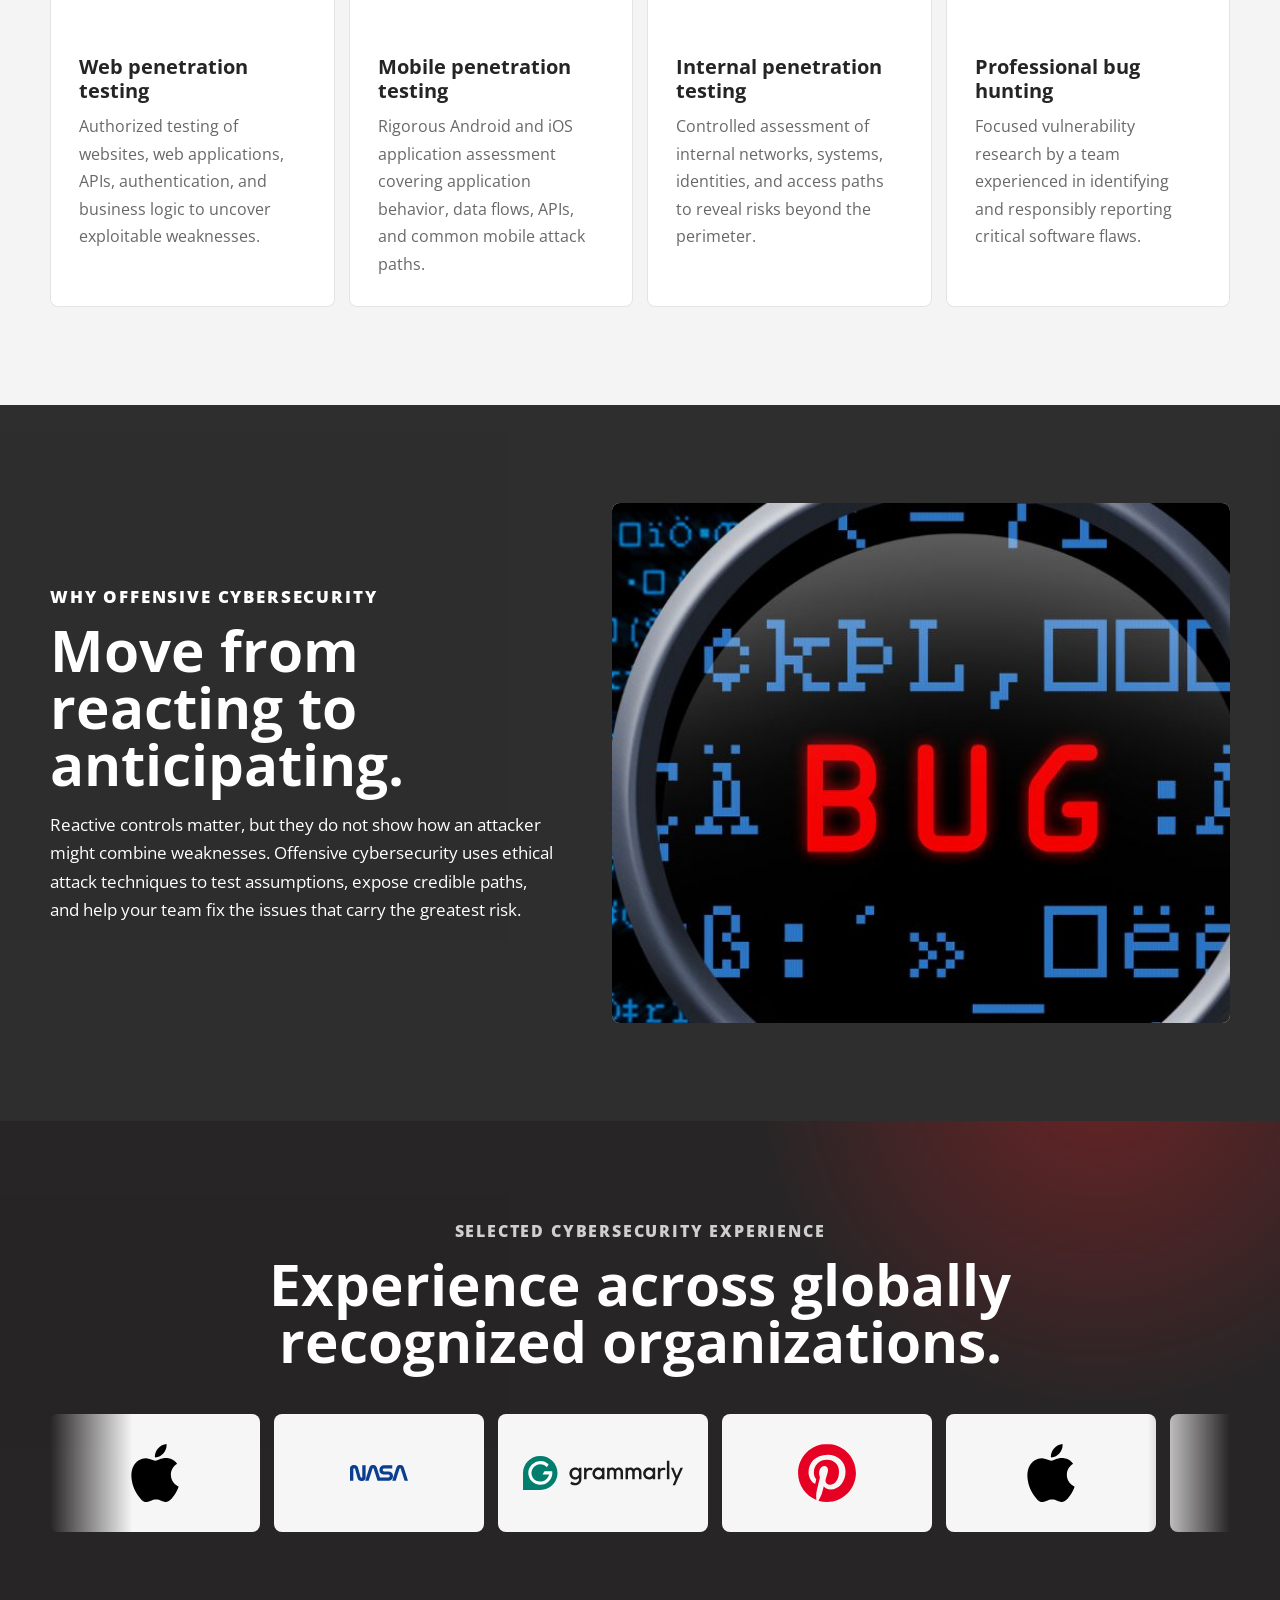
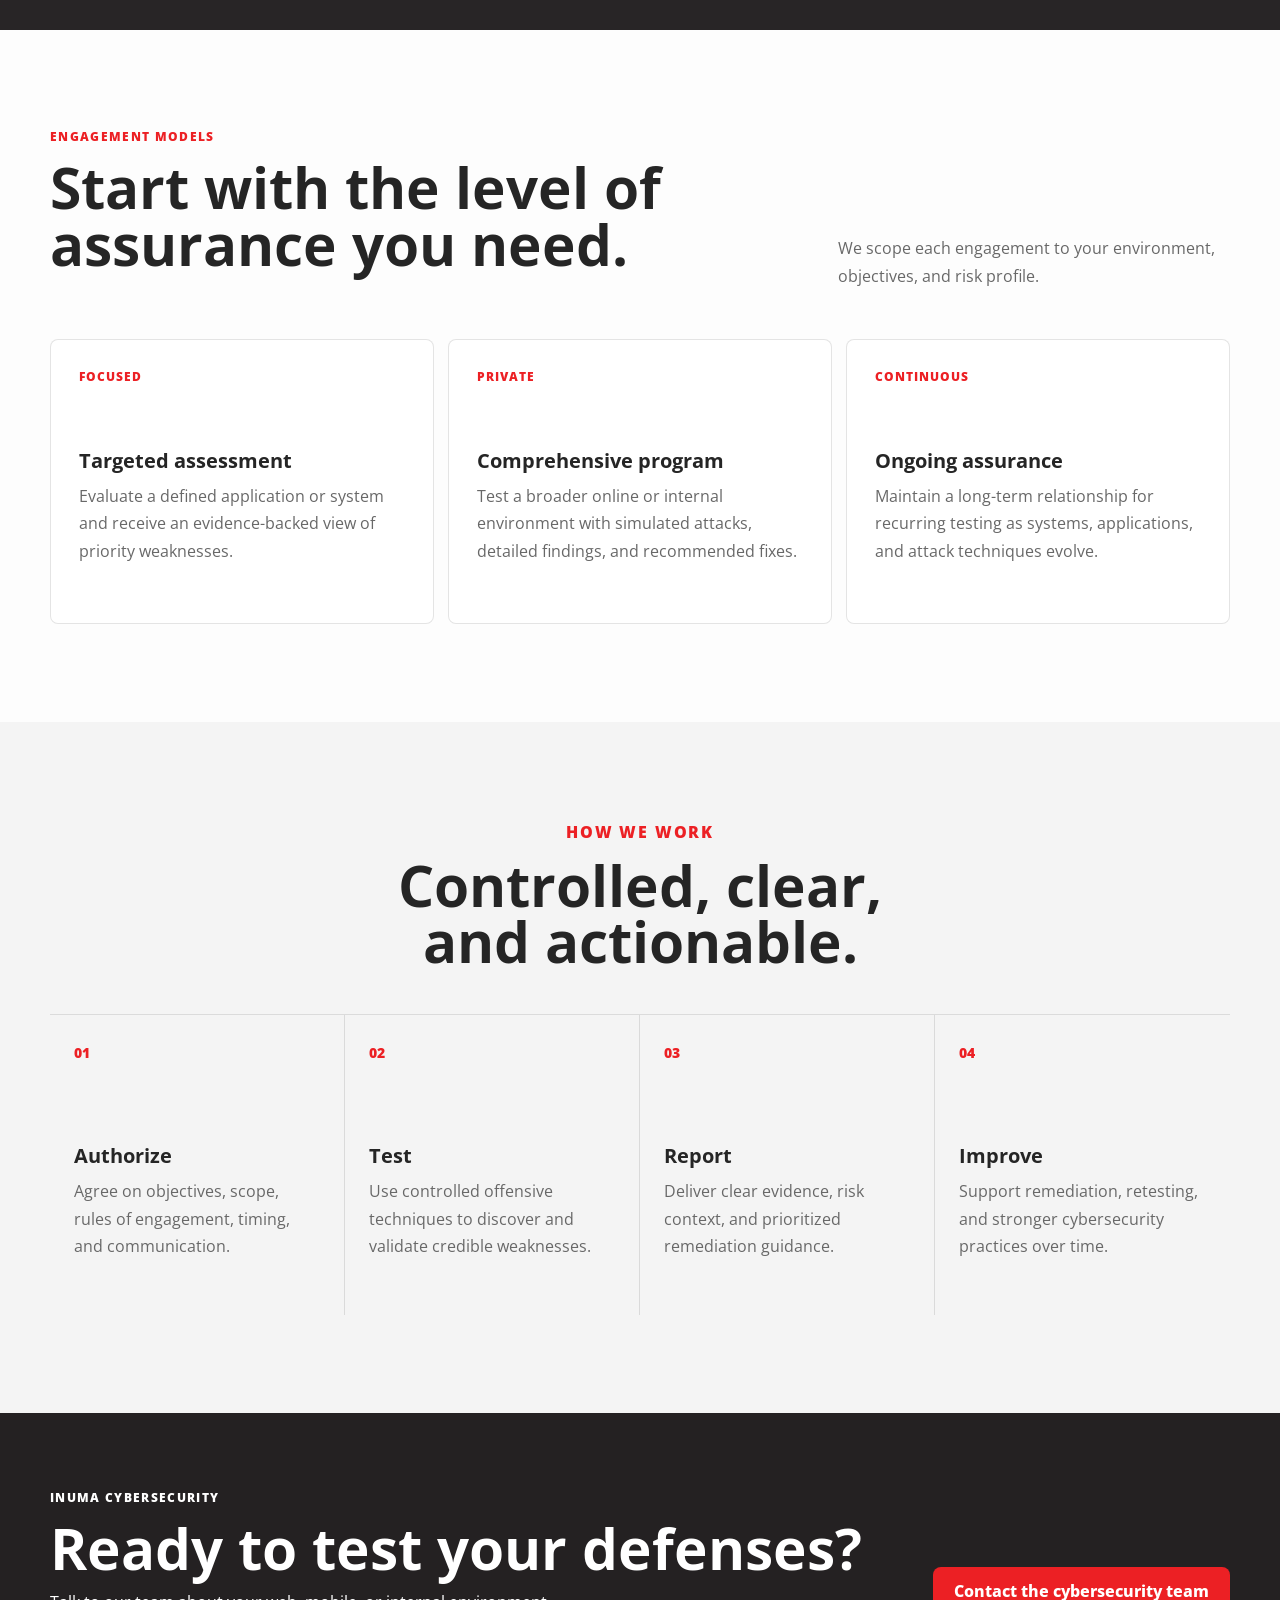
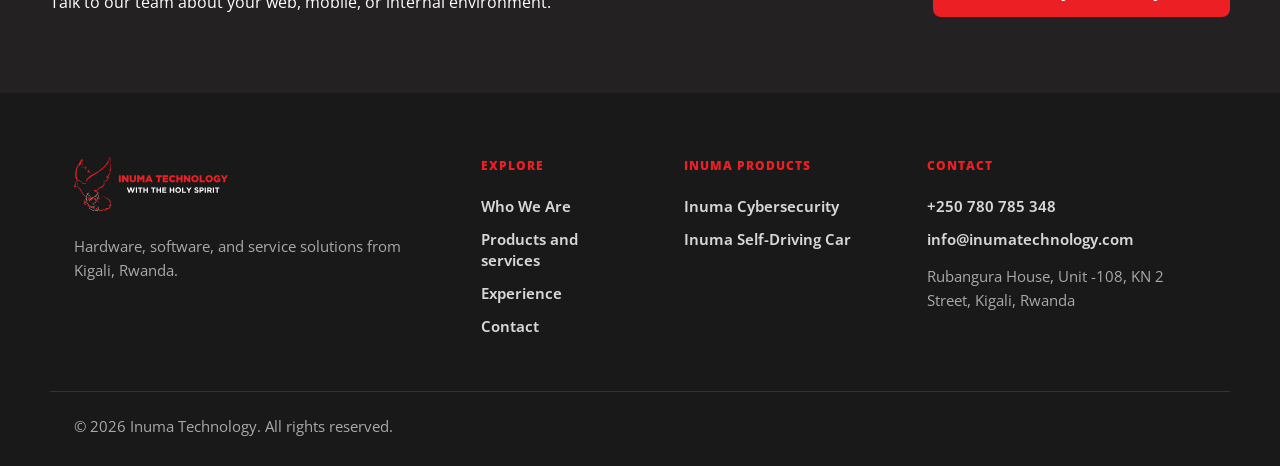
==== commit 88e7dd3d: "Add cybersecurity client logo marquee" ====
--- a/cybersecurity.html
+++ b/cybersecurity.html
@@ -60,11 +60,11 @@
 
       <section id="experience" class="section experience-section cyber-experience-section">
         <div class="section-title center" data-reveal><p class="eyebrow eyebrow-light">Selected cybersecurity experience</p><h2>Experience across globally recognized organizations.</h2></div>
-        <div class="cyber-experience-logos" aria-label="Selected Inuma Cybersecurity experience" data-reveal>
-          <div class="logo-tile logo-tile-icon"><img src="assets/client-logos/apple.svg" alt="Apple" /></div>
-          <div class="logo-tile logo-tile-icon"><img src="assets/client-logos/nasa.svg" alt="NASA" /></div>
-          <div class="logo-tile"><img src="assets/client-logos/grammarly-wordmark.svg" alt="Grammarly" /></div>
-          <div class="logo-tile logo-tile-icon"><img src="assets/client-logos/pinterest.svg" alt="Pinterest" /></div>
+        <div class="logo-marquee logo-marquee-dark" aria-label="Selected Inuma Cybersecurity experience" data-reveal>
+          <div class="logo-track logo-track-cyber">
+            <div class="logo-tile logo-tile-icon"><img src="assets/client-logos/apple.svg" alt="Apple" /></div><div class="logo-tile logo-tile-icon"><img src="assets/client-logos/nasa.svg" alt="NASA" /></div><div class="logo-tile"><img src="assets/client-logos/grammarly-wordmark.svg" alt="Grammarly" /></div><div class="logo-tile logo-tile-icon"><img src="assets/client-logos/pinterest.svg" alt="Pinterest" /></div>
+            <div class="logo-tile logo-tile-icon" aria-hidden="true"><img src="assets/client-logos/apple.svg" alt="" /></div><div class="logo-tile logo-tile-icon" aria-hidden="true"><img src="assets/client-logos/nasa.svg" alt="" /></div><div class="logo-tile" aria-hidden="true"><img src="assets/client-logos/grammarly-wordmark.svg" alt="" /></div><div class="logo-tile logo-tile-icon" aria-hidden="true"><img src="assets/client-logos/pinterest.svg" alt="" /></div>
+          </div>
         </div>
       </section>
 
--- a/styles.css
+++ b/styles.css
@@ -2040,6 +2040,10 @@
   animation-duration: 54s;
 }
 
+.logo-track-cyber {
+  animation-duration: 22s;
+}
+
 .logo-marquee:hover .logo-track,
 .logo-marquee:focus-within .logo-track {
   animation-play-state: paused;
@@ -2076,19 +2080,6 @@
 }
 
 .logo-marquee-dark .logo-tile {
-  border-color: rgba(255, 255, 255, 0.15);
-}
-
-.cyber-experience-logos {
-  width: min(100%, 910px);
-  display: grid;
-  grid-template-columns: repeat(4, minmax(0, 1fr));
-  gap: 14px;
-  margin: 42px auto 0;
-}
-
-.cyber-experience-logos .logo-tile {
-  width: 100%;
   border-color: rgba(255, 255, 255, 0.15);
 }
 
@@ -2460,10 +2451,6 @@
     grid-template-columns: 1fr;
   }
 
-  .cyber-experience-logos {
-    grid-template-columns: repeat(2, minmax(0, 1fr));
-  }
-
   .offering-card {
     grid-template-rows: 270px 1fr;
   }
@@ -2529,10 +2516,6 @@
     grid-template-columns: 1fr;
   }
 
-  .cyber-experience-logos {
-    grid-template-columns: 1fr;
-  }
-
   .offering-copy {
     padding: 24px;
   }
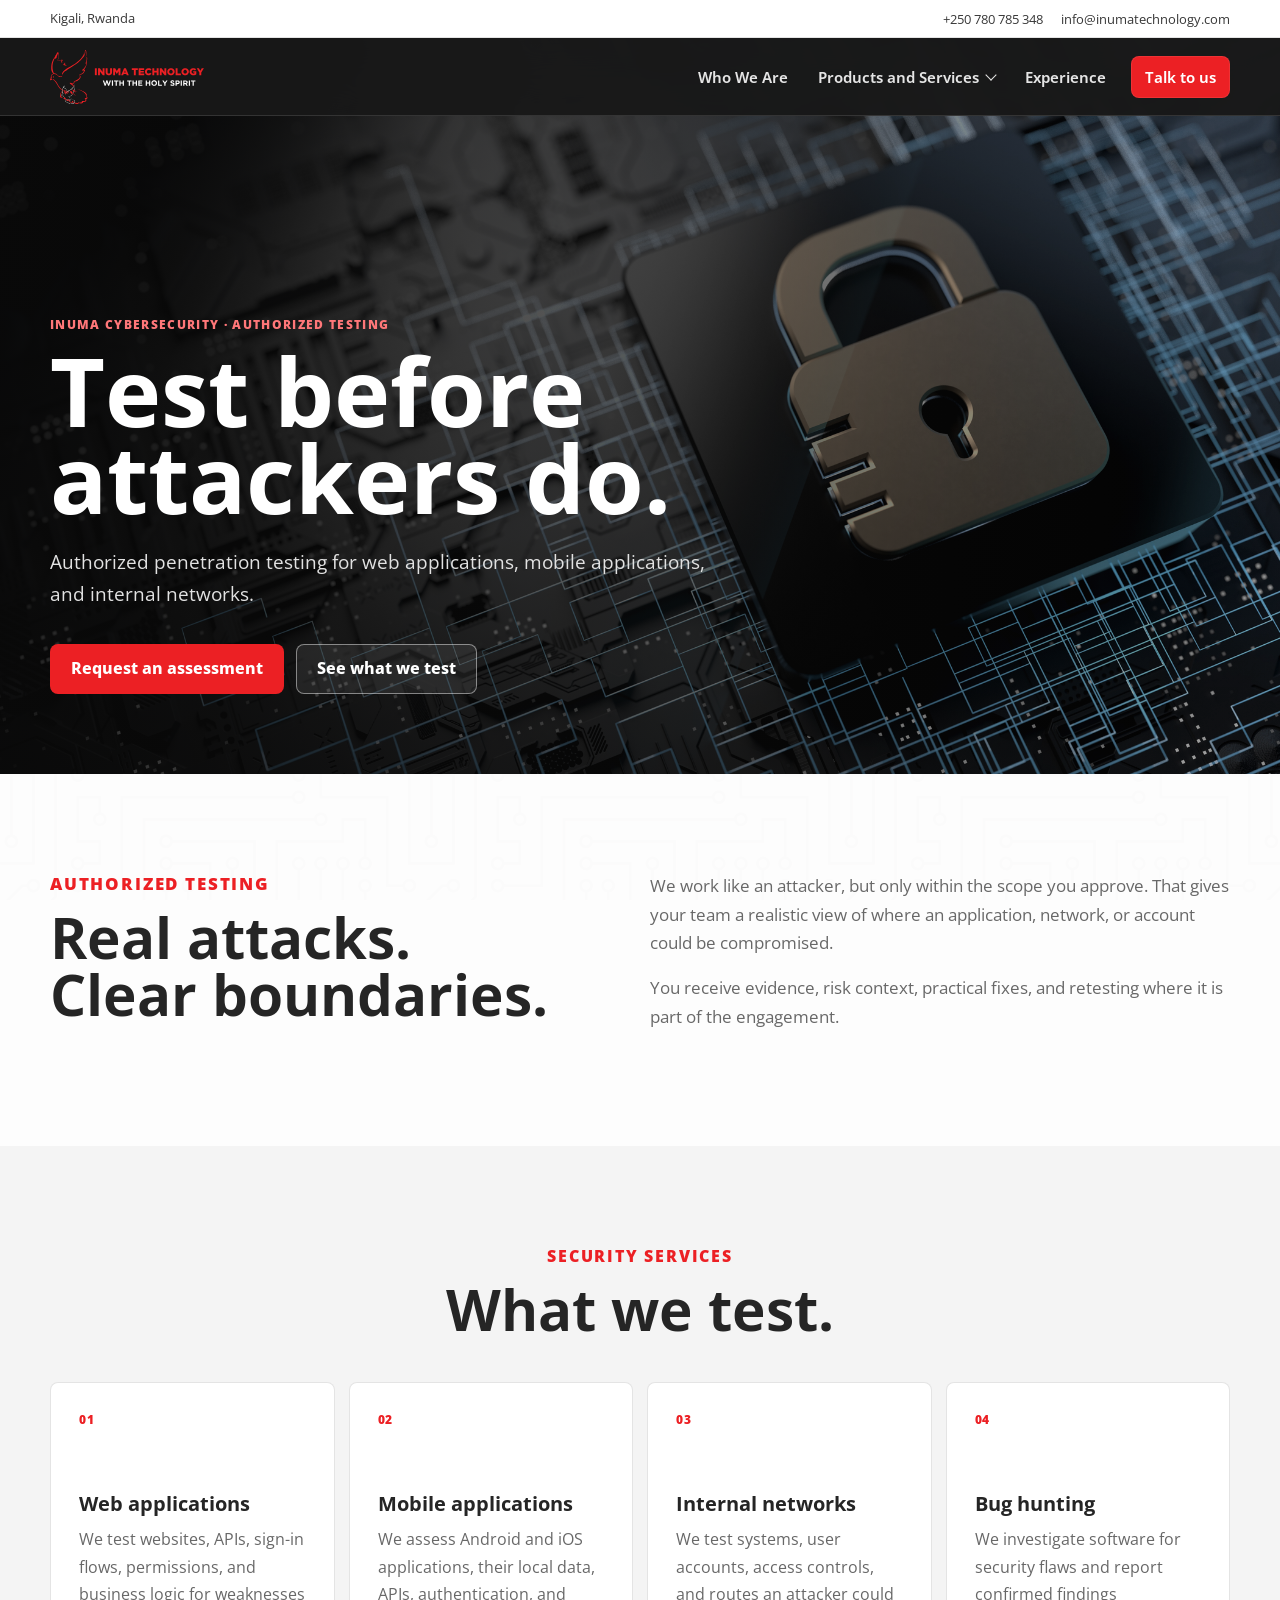
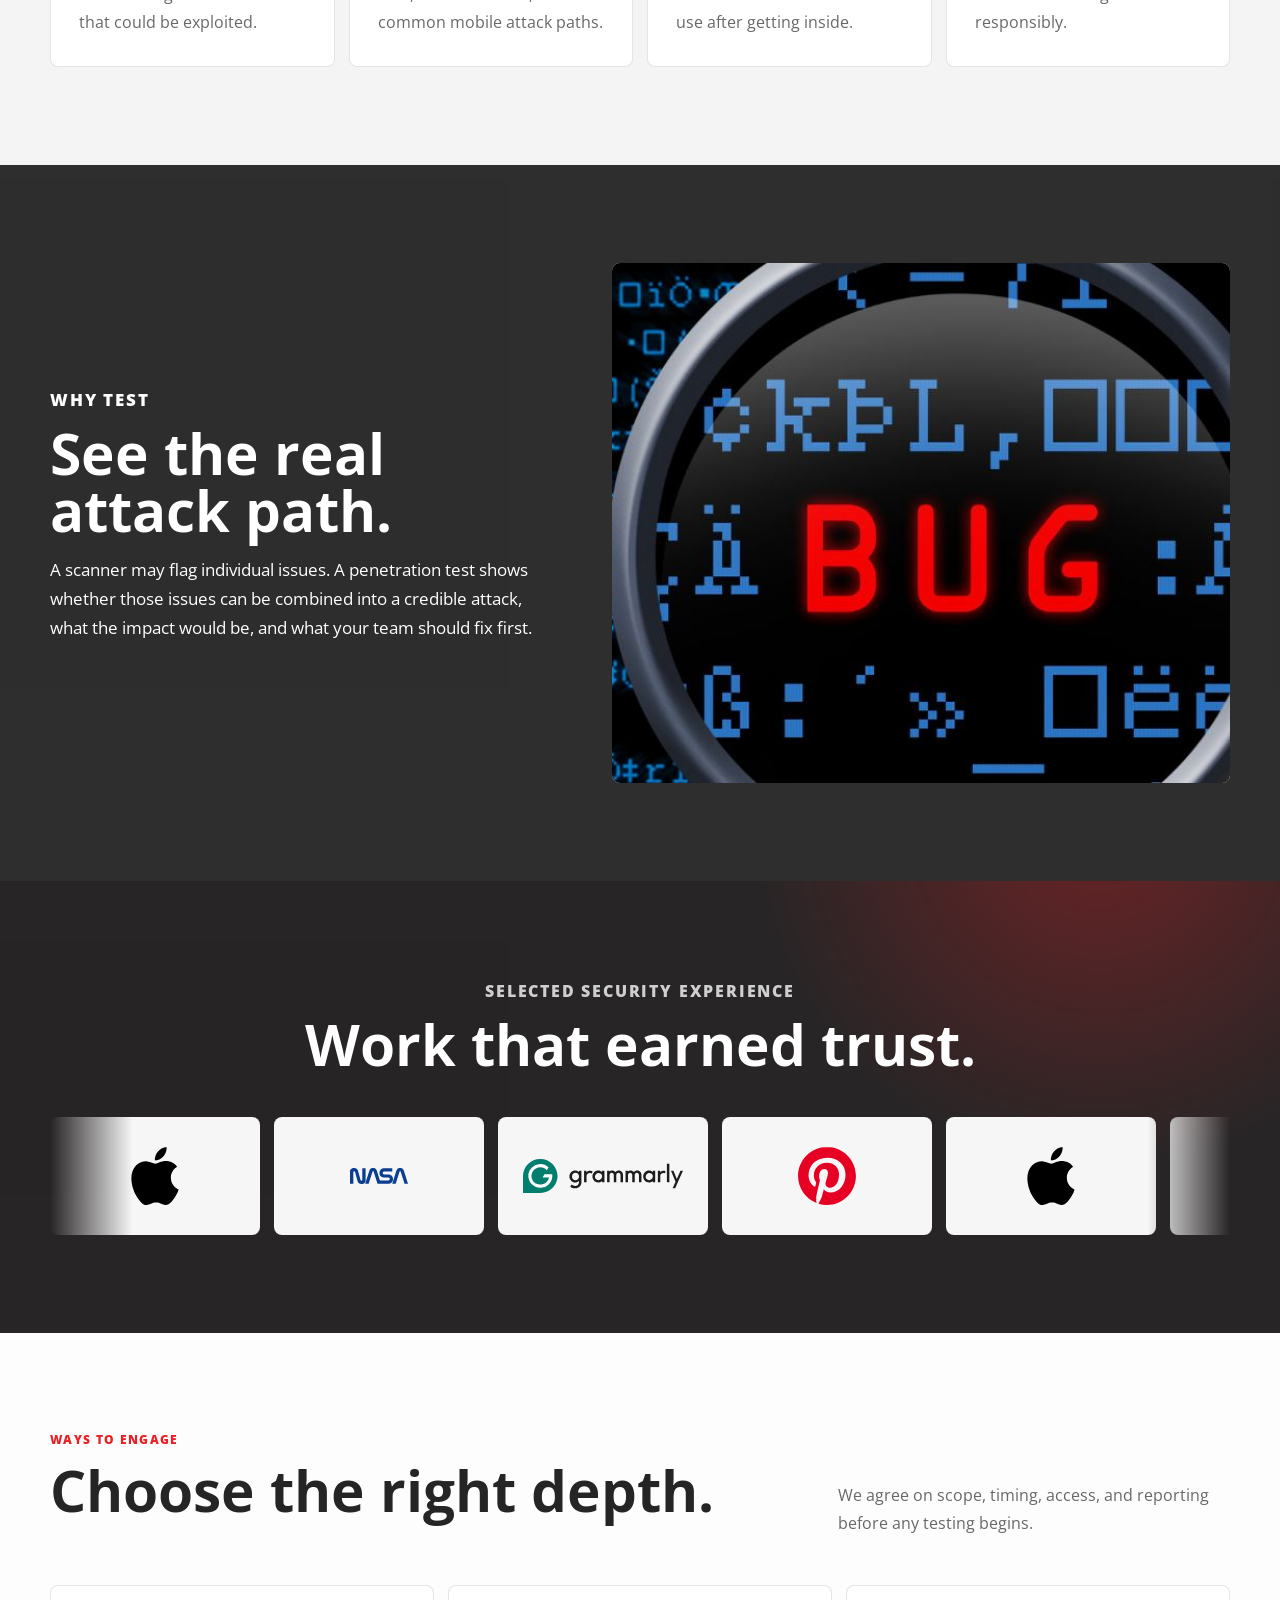
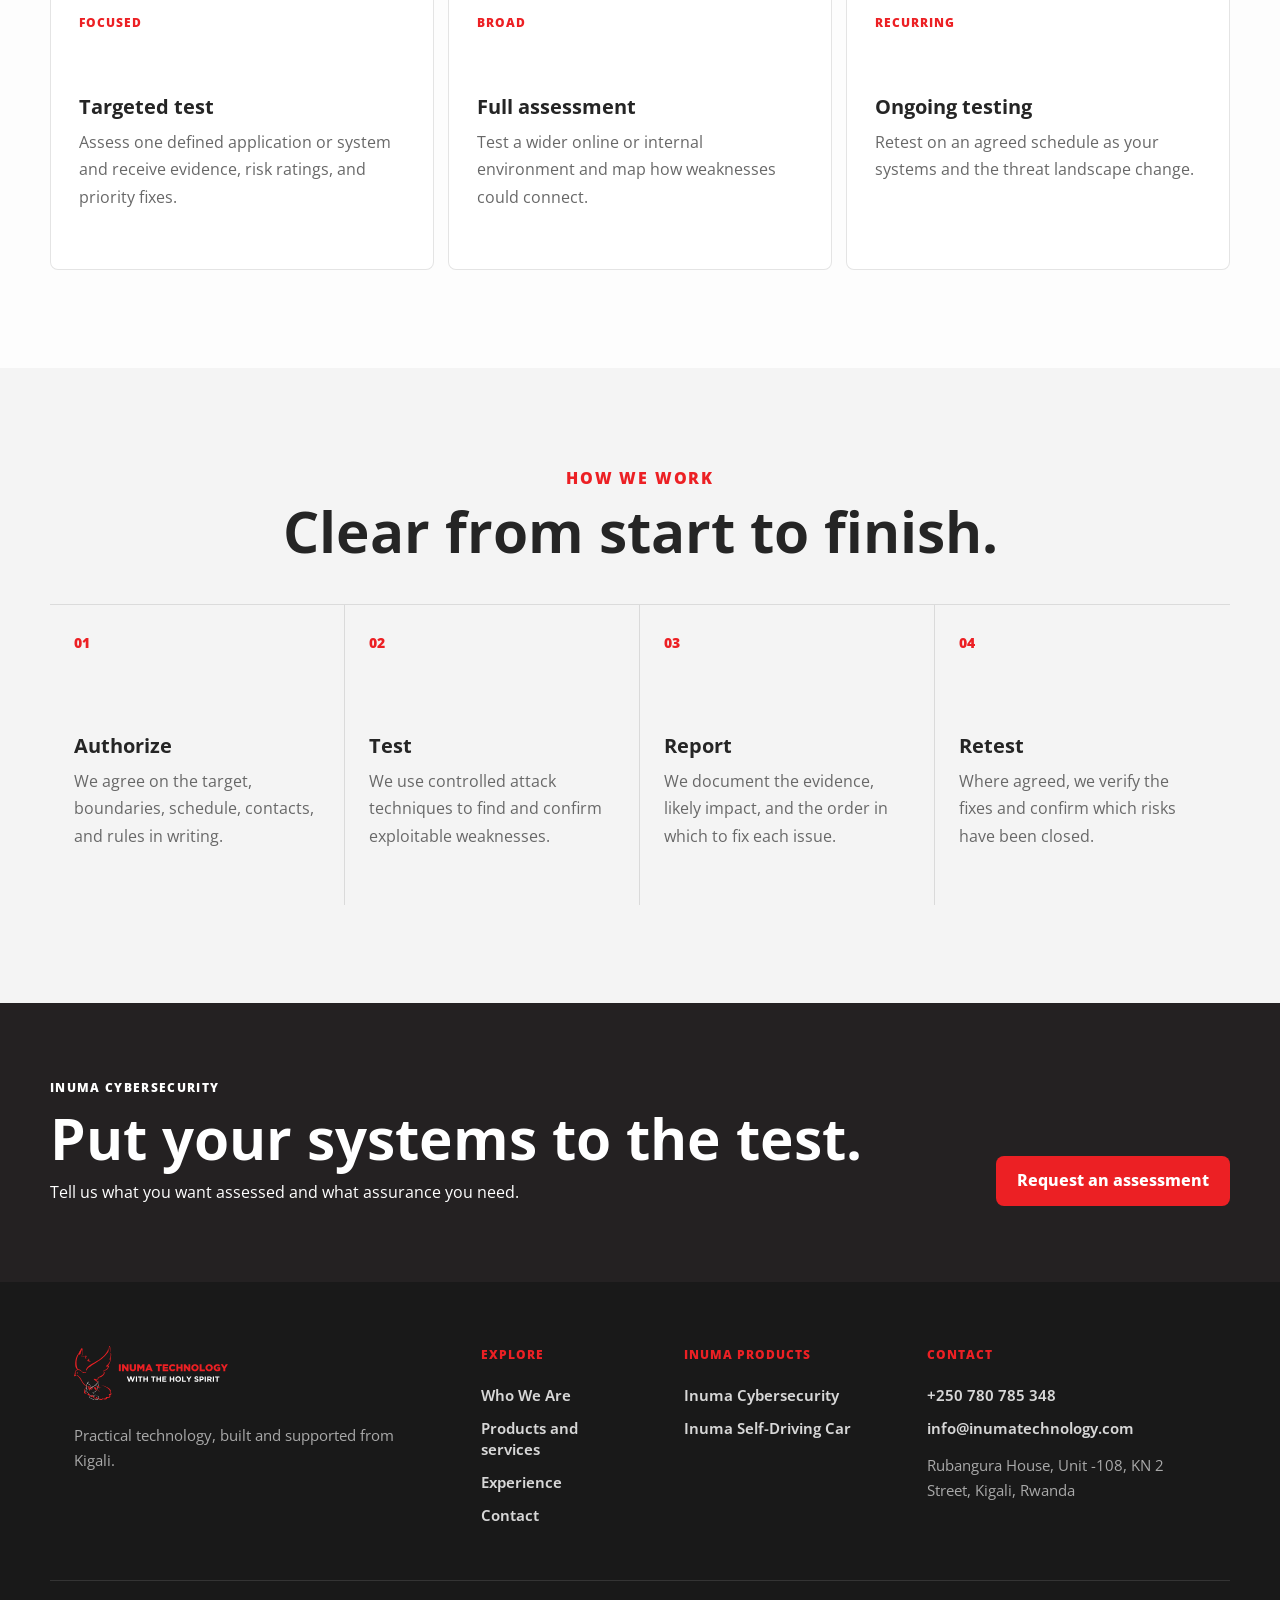
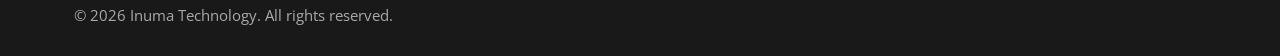
==== commit 45f5ffdb: "Refine website copy and headlines" ====
--- a/cybersecurity.html
+++ b/cybersecurity.html
@@ -3,8 +3,8 @@
   <head>
     <meta charset="UTF-8" />
     <meta name="viewport" content="width=device-width, initial-scale=1.0" />
-    <meta name="description" content="Inuma Cybersecurity provides offensive cybersecurity consultation and authorized web, mobile, and internal penetration testing." />
-    <title>Inuma Cybersecurity | Offensive Cybersecurity Services</title>
+    <meta name="description" content="Inuma Cybersecurity provides authorized penetration testing for web applications, mobile applications, and internal networks." />
+    <title>Inuma Cybersecurity | Authorized Security Testing</title>
     <link rel="preload" as="image" href="assets/cyber-lock.jpg" />
     <link rel="stylesheet" href="styles.css" />
   </head>
@@ -19,7 +19,7 @@
           <summary>Products and Services</summary>
           <div class="nav-dropdown-menu"><a aria-current="page" href="cybersecurity.html">Inuma Cybersecurity</a><a href="self-driving.html">Inuma Self-Driving Car</a></div>
         </details>
-        <a href="#experience">Experience</a><a class="nav-cta" href="#contact">Get in touch</a>
+        <a href="#experience">Experience</a><a class="nav-cta" href="#contact">Talk to us</a>
       </nav>
     </header>
 
@@ -27,39 +27,39 @@
       <section class="product-hero product-hero-cyber" aria-labelledby="product-title">
         <div class="product-hero-media" aria-hidden="true"><img src="assets/cyber-lock.jpg" alt="" /></div>
         <div class="product-hero-inner" data-reveal>
-          <p class="product-kicker">Inuma Cybersecurity · Service solution</p>
-          <h1 id="product-title">Find weaknesses before attackers do.</h1>
-          <p>Offensive cybersecurity consultation and authorized penetration testing for web, mobile, and internal environments.</p>
-          <div class="hero-actions"><a class="button button-primary" href="#contact">Discuss an assessment</a><a class="button button-ghost" href="#capabilities">View capabilities</a></div>
+          <p class="product-kicker">Inuma Cybersecurity · Authorized testing</p>
+          <h1 id="product-title">Test before attackers do.</h1>
+          <p>Authorized penetration testing for web applications, mobile applications, and internal networks.</p>
+          <div class="hero-actions"><a class="button button-primary" href="#contact">Request an assessment</a><a class="button button-ghost" href="#capabilities">See what we test</a></div>
         </div>
       </section>
 
       <section class="section section-paper product-intro">
         <div class="product-intro-grid">
-          <div data-reveal><p class="eyebrow">Proactive protection</p><h2>Offensive expertise with a clear business purpose.</h2></div>
-          <div data-reveal><p>Our cybersecurity team simulates realistic attack paths to evaluate the safety of digital assets before malicious actors can exploit them. Every engagement is authorized, scoped, and governed by an agreement that protects both parties.</p><p>We translate technical findings into prioritized actions so leaders and technical teams can make informed decisions, strengthen controls, and reduce risk.</p></div>
+          <div data-reveal><p class="eyebrow">Authorized testing</p><h2>Real attacks. Clear boundaries.</h2></div>
+          <div data-reveal><p>We work like an attacker, but only within the scope you approve. That gives your team a realistic view of where an application, network, or account could be compromised.</p><p>You receive evidence, risk context, practical fixes, and retesting where it is part of the engagement.</p></div>
         </div>
       </section>
 
       <section id="capabilities" class="section section-soft">
-        <div class="section-title center" data-reveal><p class="eyebrow">Core capabilities</p><h2>Testing across your attack surface.</h2></div>
+        <div class="section-title center" data-reveal><p class="eyebrow">Security services</p><h2>What we test.</h2></div>
         <div class="solution-grid solution-grid-four">
-          <article data-reveal><span>01</span><h3>Web penetration testing</h3><p>Authorized testing of websites, web applications, APIs, authentication, and business logic to uncover exploitable weaknesses.</p></article>
-          <article data-reveal><span>02</span><h3>Mobile penetration testing</h3><p>Rigorous Android and iOS application assessment covering application behavior, data flows, APIs, and common mobile attack paths.</p></article>
-          <article data-reveal><span>03</span><h3>Internal penetration testing</h3><p>Controlled assessment of internal networks, systems, identities, and access paths to reveal risks beyond the perimeter.</p></article>
-          <article data-reveal><span>04</span><h3>Professional bug hunting</h3><p>Focused vulnerability research by a team experienced in identifying and responsibly reporting critical software flaws.</p></article>
+          <article data-reveal><span>01</span><h3>Web applications</h3><p>We test websites, APIs, sign-in flows, permissions, and business logic for weaknesses that could be exploited.</p></article>
+          <article data-reveal><span>02</span><h3>Mobile applications</h3><p>We assess Android and iOS applications, their local data, APIs, authentication, and common mobile attack paths.</p></article>
+          <article data-reveal><span>03</span><h3>Internal networks</h3><p>We test systems, user accounts, access controls, and routes an attacker could use after getting inside.</p></article>
+          <article data-reveal><span>04</span><h3>Bug hunting</h3><p>We investigate software for security flaws and report confirmed findings responsibly.</p></article>
         </div>
       </section>
 
       <section class="section section-ink evidence-section">
         <div class="feature">
-          <div class="feature-copy" data-reveal><p class="eyebrow eyebrow-light">Why offensive cybersecurity</p><h2>Move from reacting to anticipating.</h2><p>Reactive controls matter, but they do not show how an attacker might combine weaknesses. Offensive cybersecurity uses ethical attack techniques to test assumptions, expose credible paths, and help your team fix the issues that carry the greatest risk.</p></div>
+          <div class="feature-copy" data-reveal><p class="eyebrow eyebrow-light">Why test</p><h2>See the real attack path.</h2><p>A scanner may flag individual issues. A penetration test shows whether those issues can be combined into a credible attack, what the impact would be, and what your team should fix first.</p></div>
           <div class="feature-media" data-reveal><img src="assets/Bug-Bounty-Hunter.jpg" alt="Cybersecurity specialist conducting an authorized test" loading="lazy" /></div>
         </div>
       </section>
 
       <section id="experience" class="section experience-section cyber-experience-section">
-        <div class="section-title center" data-reveal><p class="eyebrow eyebrow-light">Selected cybersecurity experience</p><h2>Experience across globally recognized organizations.</h2></div>
+        <div class="section-title center" data-reveal><p class="eyebrow eyebrow-light">Selected security experience</p><h2>Work that earned trust.</h2></div>
         <div class="logo-marquee logo-marquee-dark" aria-label="Selected Inuma Cybersecurity experience" data-reveal>
           <div class="logo-track logo-track-cyber">
             <div class="logo-tile logo-tile-icon"><img src="assets/client-logos/apple.svg" alt="Apple" /></div><div class="logo-tile logo-tile-icon"><img src="assets/client-logos/nasa.svg" alt="NASA" /></div><div class="logo-tile"><img src="assets/client-logos/grammarly-wordmark.svg" alt="Grammarly" /></div><div class="logo-tile logo-tile-icon"><img src="assets/client-logos/pinterest.svg" alt="Pinterest" /></div>
@@ -69,32 +69,32 @@
       </section>
 
       <section class="section section-paper">
-        <div class="section-head"><div data-reveal><p class="eyebrow">Engagement models</p><h2>Start with the level of assurance you need.</h2></div><p data-reveal>We scope each engagement to your environment, objectives, and risk profile.</p></div>
+        <div class="section-head"><div data-reveal><p class="eyebrow">Ways to engage</p><h2>Choose the right depth.</h2></div><p data-reveal>We agree on scope, timing, access, and reporting before any testing begins.</p></div>
         <div class="engagement-grid">
-          <article data-reveal><span>Focused</span><h3>Targeted assessment</h3><p>Evaluate a defined application or system and receive an evidence-backed view of priority weaknesses.</p></article>
-          <article data-reveal><span>Private</span><h3>Comprehensive program</h3><p>Test a broader online or internal environment with simulated attacks, detailed findings, and recommended fixes.</p></article>
-          <article data-reveal><span>Continuous</span><h3>Ongoing assurance</h3><p>Maintain a long-term relationship for recurring testing as systems, applications, and attack techniques evolve.</p></article>
+          <article data-reveal><span>Focused</span><h3>Targeted test</h3><p>Assess one defined application or system and receive evidence, risk ratings, and priority fixes.</p></article>
+          <article data-reveal><span>Broad</span><h3>Full assessment</h3><p>Test a wider online or internal environment and map how weaknesses could connect.</p></article>
+          <article data-reveal><span>Recurring</span><h3>Ongoing testing</h3><p>Retest on an agreed schedule as your systems and the threat landscape change.</p></article>
         </div>
       </section>
 
       <section class="section section-soft process-lite">
-        <div class="section-title center" data-reveal><p class="eyebrow">How we work</p><h2>Controlled, clear, and actionable.</h2></div>
+        <div class="section-title center" data-reveal><p class="eyebrow">How we work</p><h2>Clear from start to finish.</h2></div>
         <div class="process-grid">
-          <article data-reveal><span>01</span><h3>Authorize</h3><p>Agree on objectives, scope, rules of engagement, timing, and communication.</p></article>
-          <article data-reveal><span>02</span><h3>Test</h3><p>Use controlled offensive techniques to discover and validate credible weaknesses.</p></article>
-          <article data-reveal><span>03</span><h3>Report</h3><p>Deliver clear evidence, risk context, and prioritized remediation guidance.</p></article>
-          <article data-reveal><span>04</span><h3>Improve</h3><p>Support remediation, retesting, and stronger cybersecurity practices over time.</p></article>
+          <article data-reveal><span>01</span><h3>Authorize</h3><p>We agree on the target, boundaries, schedule, contacts, and rules in writing.</p></article>
+          <article data-reveal><span>02</span><h3>Test</h3><p>We use controlled attack techniques to find and confirm exploitable weaknesses.</p></article>
+          <article data-reveal><span>03</span><h3>Report</h3><p>We document the evidence, likely impact, and the order in which to fix each issue.</p></article>
+          <article data-reveal><span>04</span><h3>Retest</h3><p>Where agreed, we verify the fixes and confirm which risks have been closed.</p></article>
         </div>
       </section>
 
       <section id="contact" class="cta-band">
-        <div data-reveal><p class="eyebrow eyebrow-light">Inuma Cybersecurity</p><h2>Ready to test your defenses?</h2><p>Talk to our team about your web, mobile, or internal environment.</p></div>
-        <a class="button button-primary" href="mailto:info@inumatechnology.com?subject=Inuma%20Cybersecurity%20Assessment">Contact the cybersecurity team</a>
+        <div data-reveal><p class="eyebrow eyebrow-light">Inuma Cybersecurity</p><h2>Put your systems to the test.</h2><p>Tell us what you want assessed and what assurance you need.</p></div>
+        <a class="button button-primary" href="mailto:info@inumatechnology.com?subject=Inuma%20Cybersecurity%20Assessment">Request an assessment</a>
       </section>
     </main>
 
     <footer class="site-footer">
-      <div class="footer-main"><div class="footer-brand"><a class="brand" href="index.html"><img src="assets/inuma-tech-logo.svg" alt="Inuma Technology" /></a><p>Hardware, software, and service solutions from Kigali, Rwanda.</p></div><nav class="footer-links" aria-label="Footer navigation"><span>Explore</span><a href="who-we-are.html">Who We Are</a><a href="index.html#products-services">Products and services</a><a href="#experience">Experience</a><a href="#contact">Contact</a></nav><nav class="footer-links footer-products" aria-label="Inuma products"><span>Inuma products</span><a aria-current="page" href="cybersecurity.html">Inuma Cybersecurity</a><a href="self-driving.html">Inuma Self-Driving Car</a></nav><div class="footer-contact"><span>Contact</span><a href="tel:+250780785348">+250 780 785 348</a><a href="mailto:info@inumatechnology.com">info@inumatechnology.com</a><p>Rubangura House, Unit -108, KN 2 Street, Kigali, Rwanda</p></div></div>
+      <div class="footer-main"><div class="footer-brand"><a class="brand" href="index.html"><img src="assets/inuma-tech-logo.svg" alt="Inuma Technology" /></a><p>Practical technology, built and supported from Kigali.</p></div><nav class="footer-links" aria-label="Footer navigation"><span>Explore</span><a href="who-we-are.html">Who We Are</a><a href="index.html#products-services">Products and services</a><a href="#experience">Experience</a><a href="#contact">Contact</a></nav><nav class="footer-links footer-products" aria-label="Inuma products"><span>Inuma products</span><a aria-current="page" href="cybersecurity.html">Inuma Cybersecurity</a><a href="self-driving.html">Inuma Self-Driving Car</a></nav><div class="footer-contact"><span>Contact</span><a href="tel:+250780785348">+250 780 785 348</a><a href="mailto:info@inumatechnology.com">info@inumatechnology.com</a><p>Rubangura House, Unit -108, KN 2 Street, Kigali, Rwanda</p></div></div>
       <div class="footer-bottom"><p>&copy; 2026 Inuma Technology. All rights reserved.</p></div>
     </footer>
     <script src="scripts/main.js"></script>
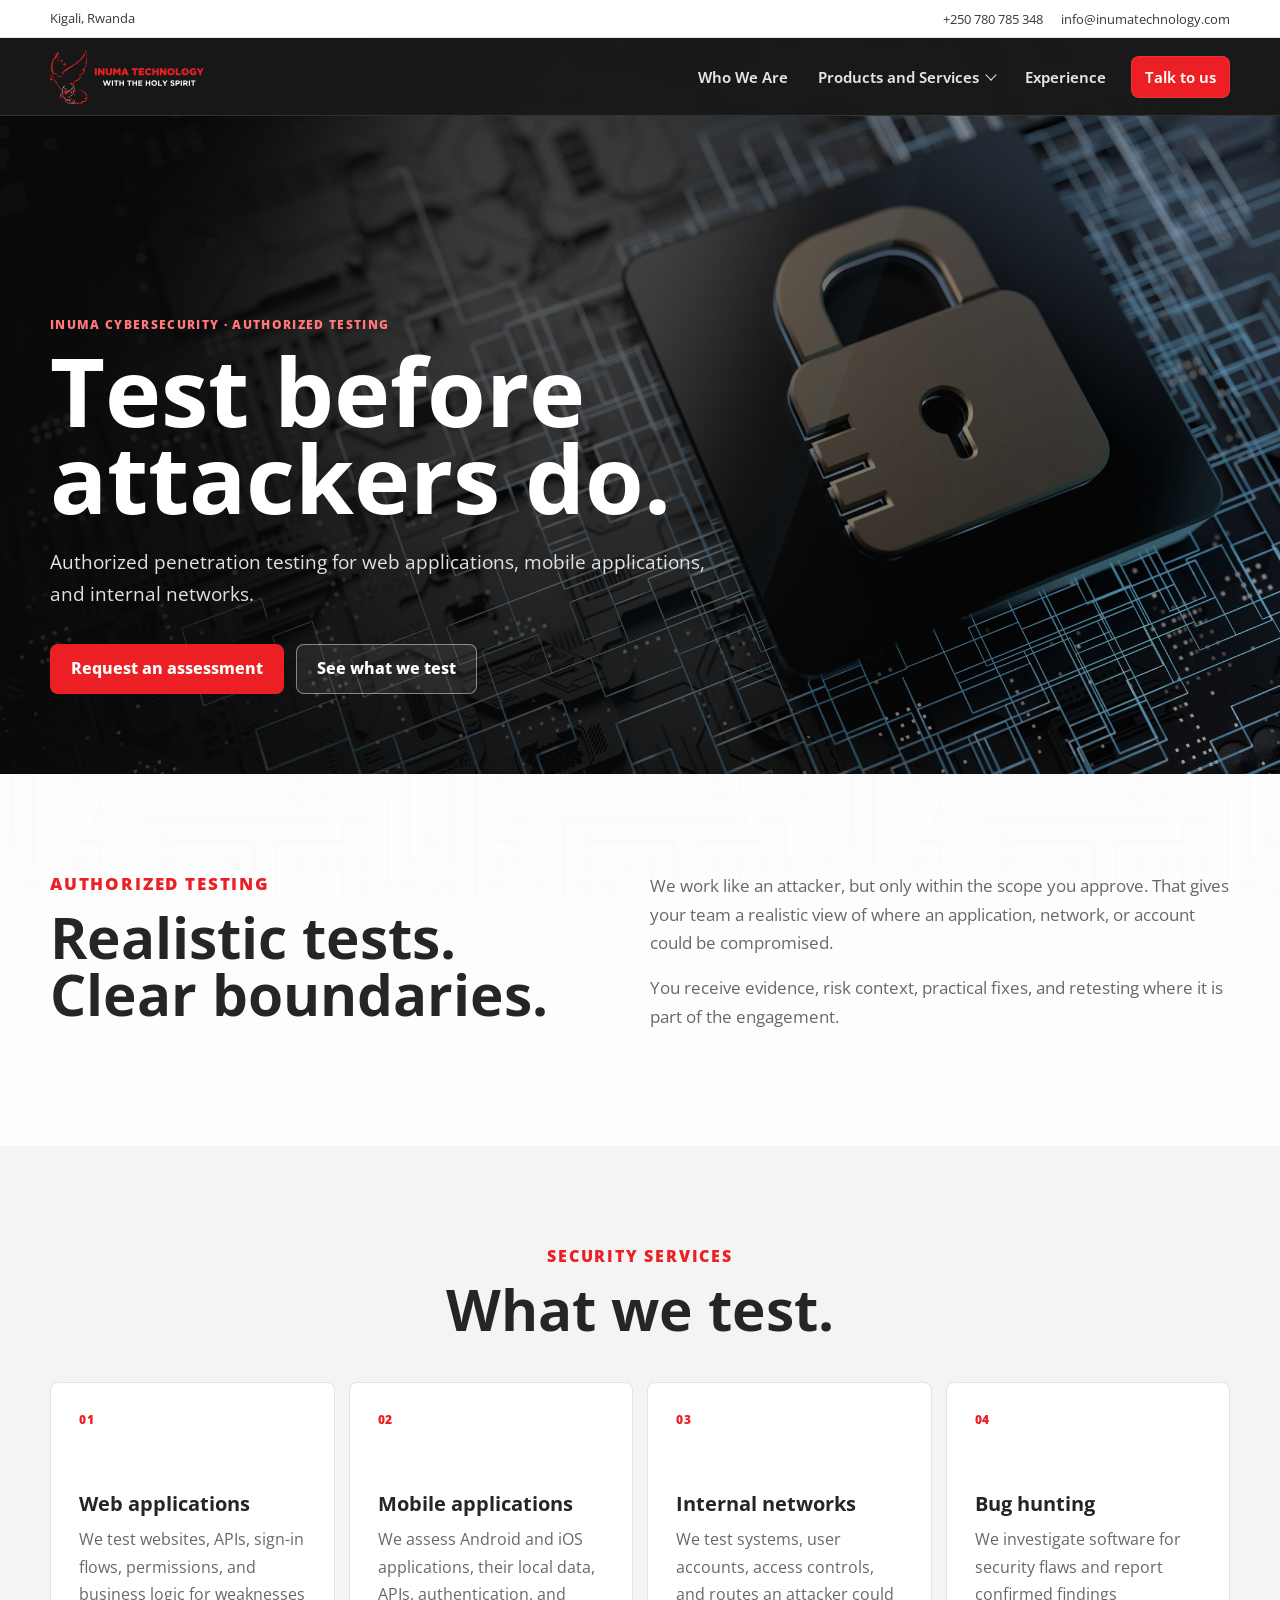
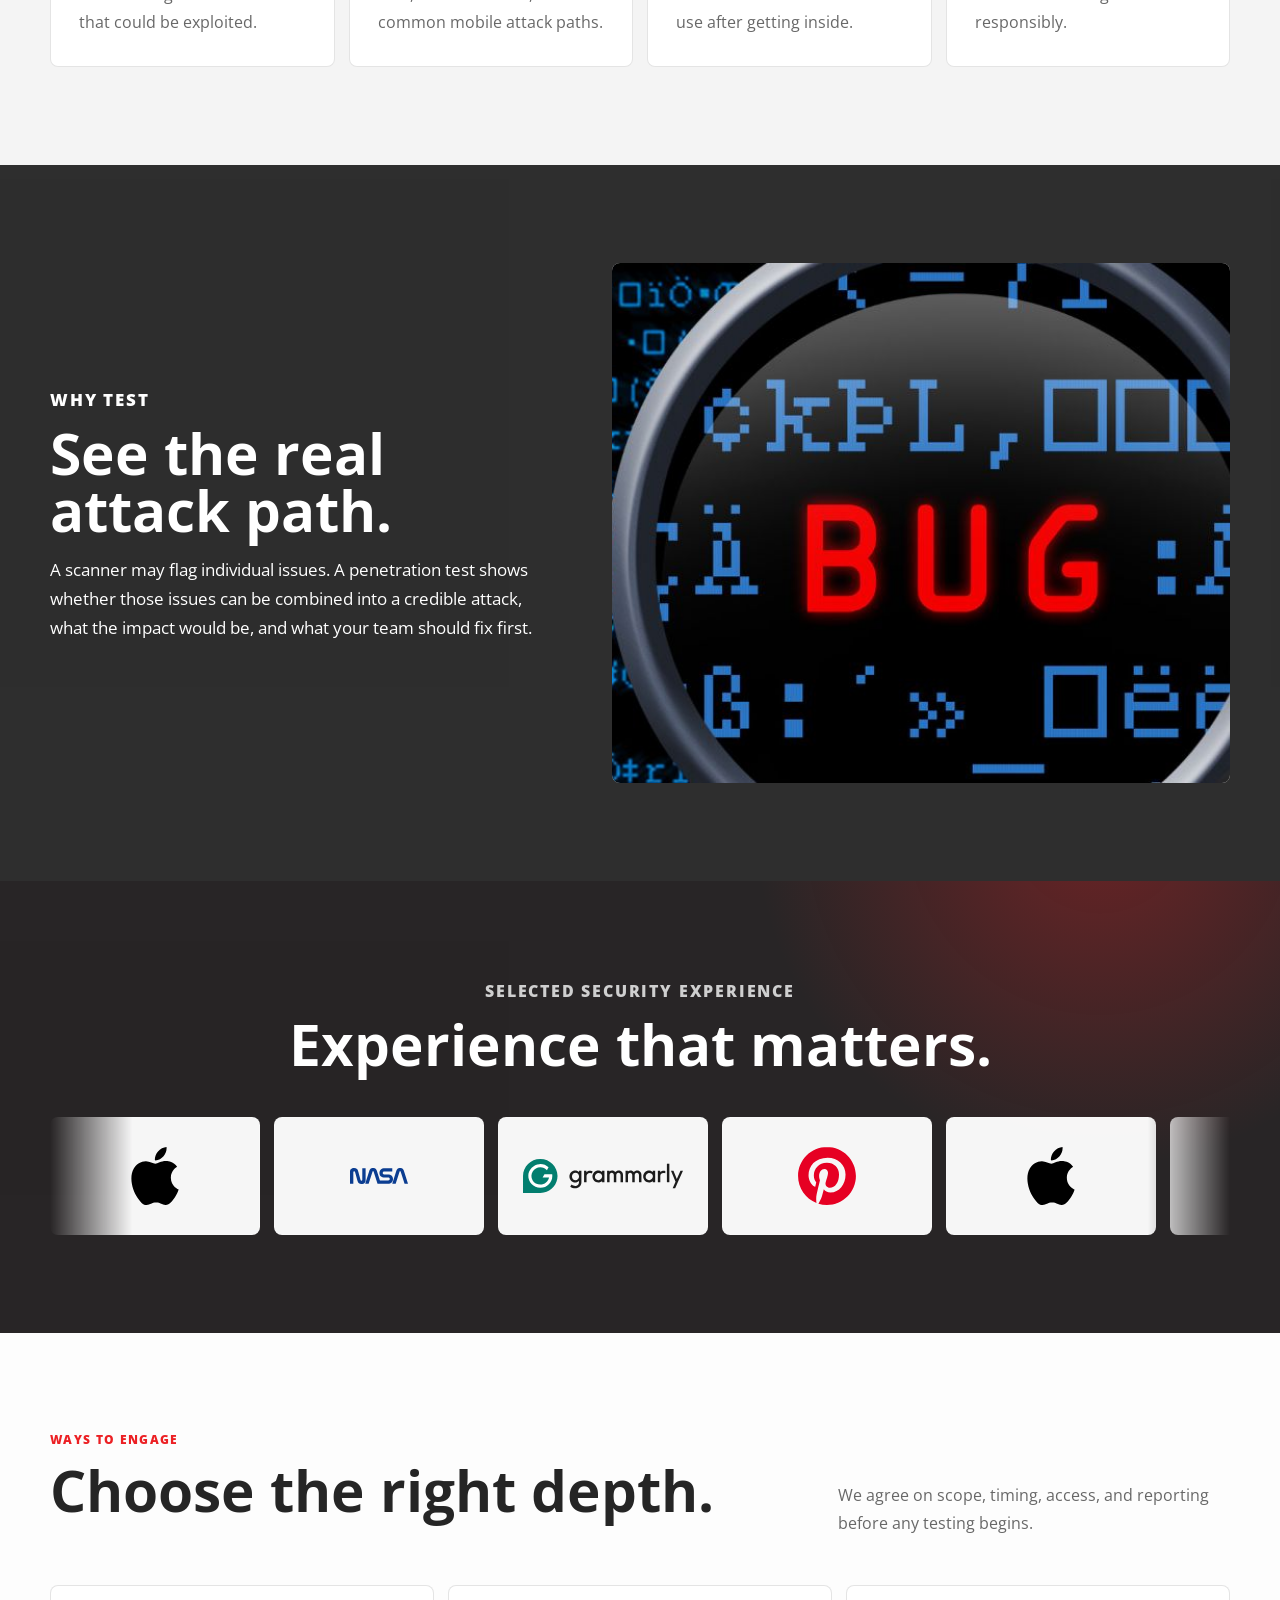
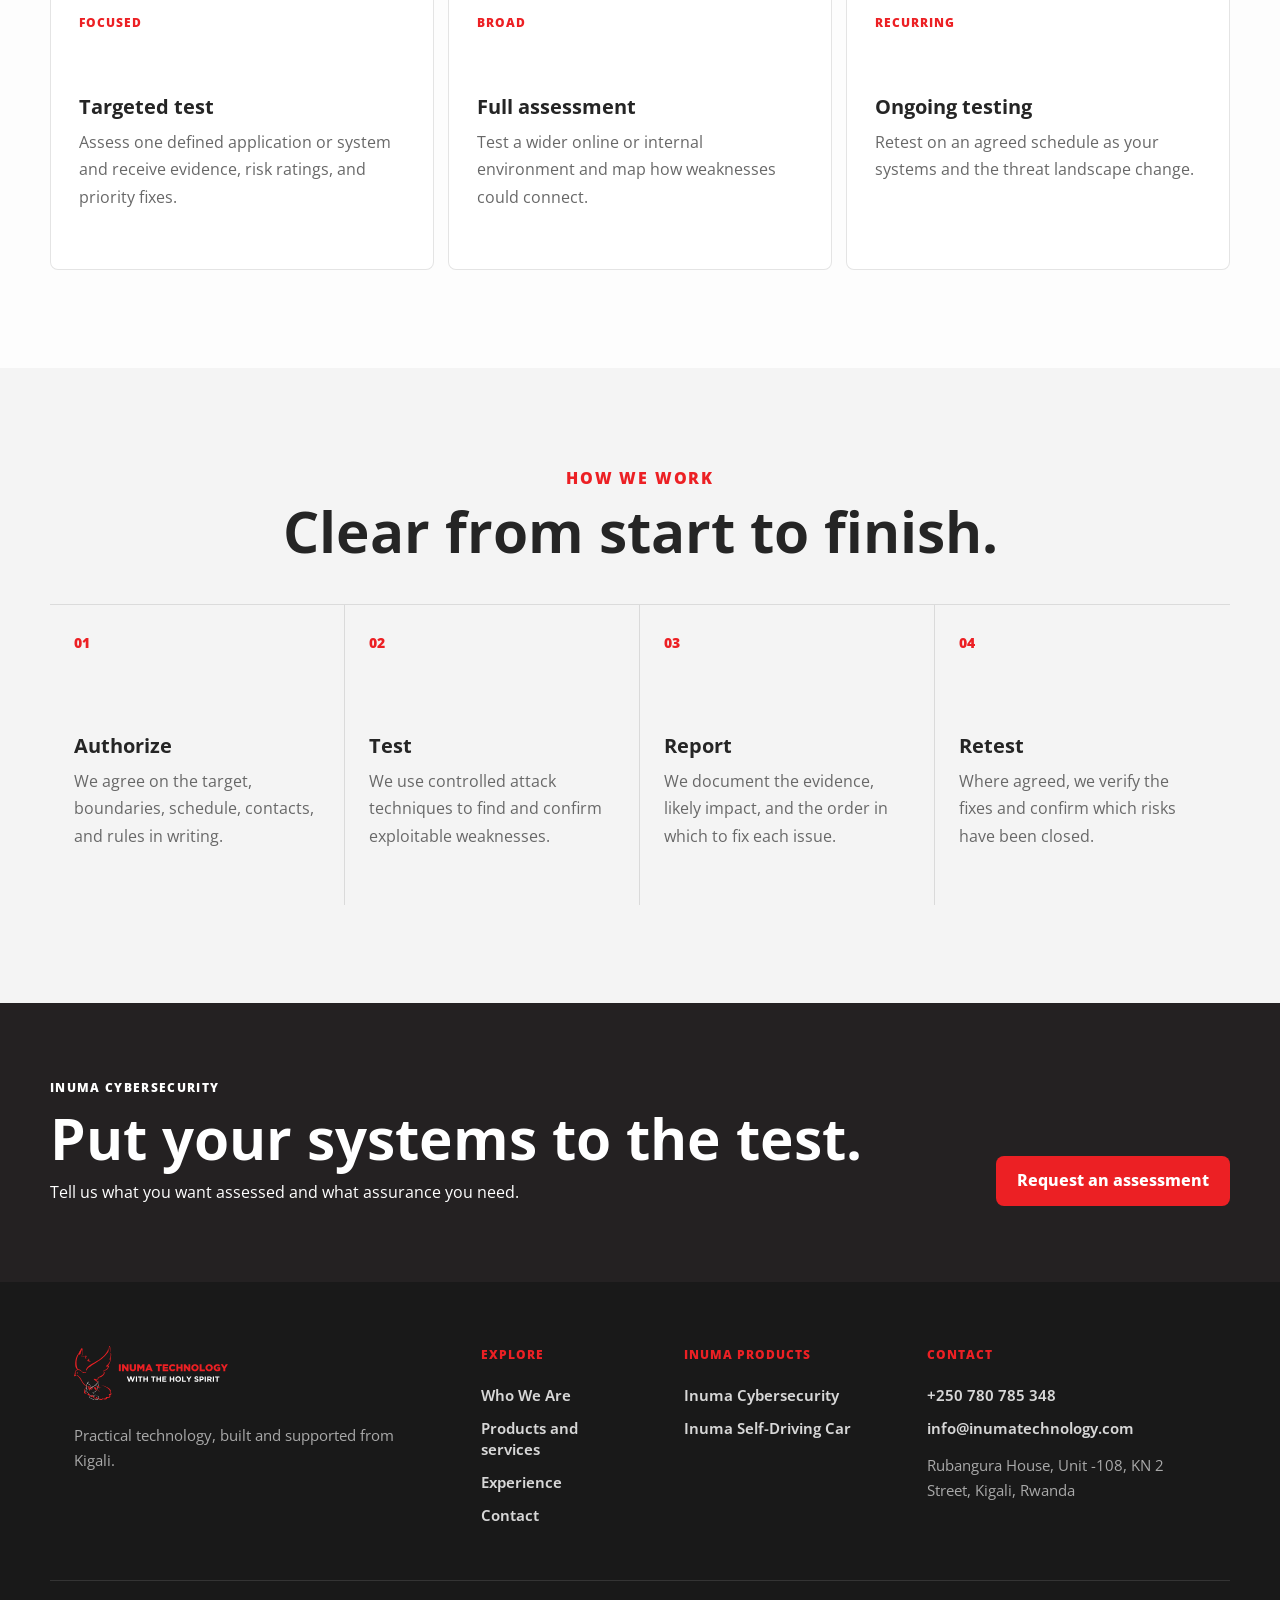
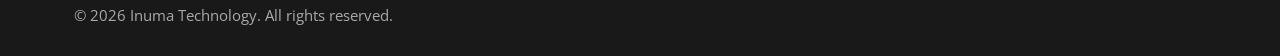
==== commit 2444298b: "Tune website copy for confident tone" ====
--- a/cybersecurity.html
+++ b/cybersecurity.html
@@ -36,7 +36,7 @@
 
       <section class="section section-paper product-intro">
         <div class="product-intro-grid">
-          <div data-reveal><p class="eyebrow">Authorized testing</p><h2>Real attacks. Clear boundaries.</h2></div>
+          <div data-reveal><p class="eyebrow">Authorized testing</p><h2>Realistic tests. Clear boundaries.</h2></div>
           <div data-reveal><p>We work like an attacker, but only within the scope you approve. That gives your team a realistic view of where an application, network, or account could be compromised.</p><p>You receive evidence, risk context, practical fixes, and retesting where it is part of the engagement.</p></div>
         </div>
       </section>
@@ -59,7 +59,7 @@
       </section>
 
       <section id="experience" class="section experience-section cyber-experience-section">
-        <div class="section-title center" data-reveal><p class="eyebrow eyebrow-light">Selected security experience</p><h2>Work that earned trust.</h2></div>
+        <div class="section-title center" data-reveal><p class="eyebrow eyebrow-light">Selected security experience</p><h2>Experience that matters.</h2></div>
         <div class="logo-marquee logo-marquee-dark" aria-label="Selected Inuma Cybersecurity experience" data-reveal>
           <div class="logo-track logo-track-cyber">
             <div class="logo-tile logo-tile-icon"><img src="assets/client-logos/apple.svg" alt="Apple" /></div><div class="logo-tile logo-tile-icon"><img src="assets/client-logos/nasa.svg" alt="NASA" /></div><div class="logo-tile"><img src="assets/client-logos/grammarly-wordmark.svg" alt="Grammarly" /></div><div class="logo-tile logo-tile-icon"><img src="assets/client-logos/pinterest.svg" alt="Pinterest" /></div>
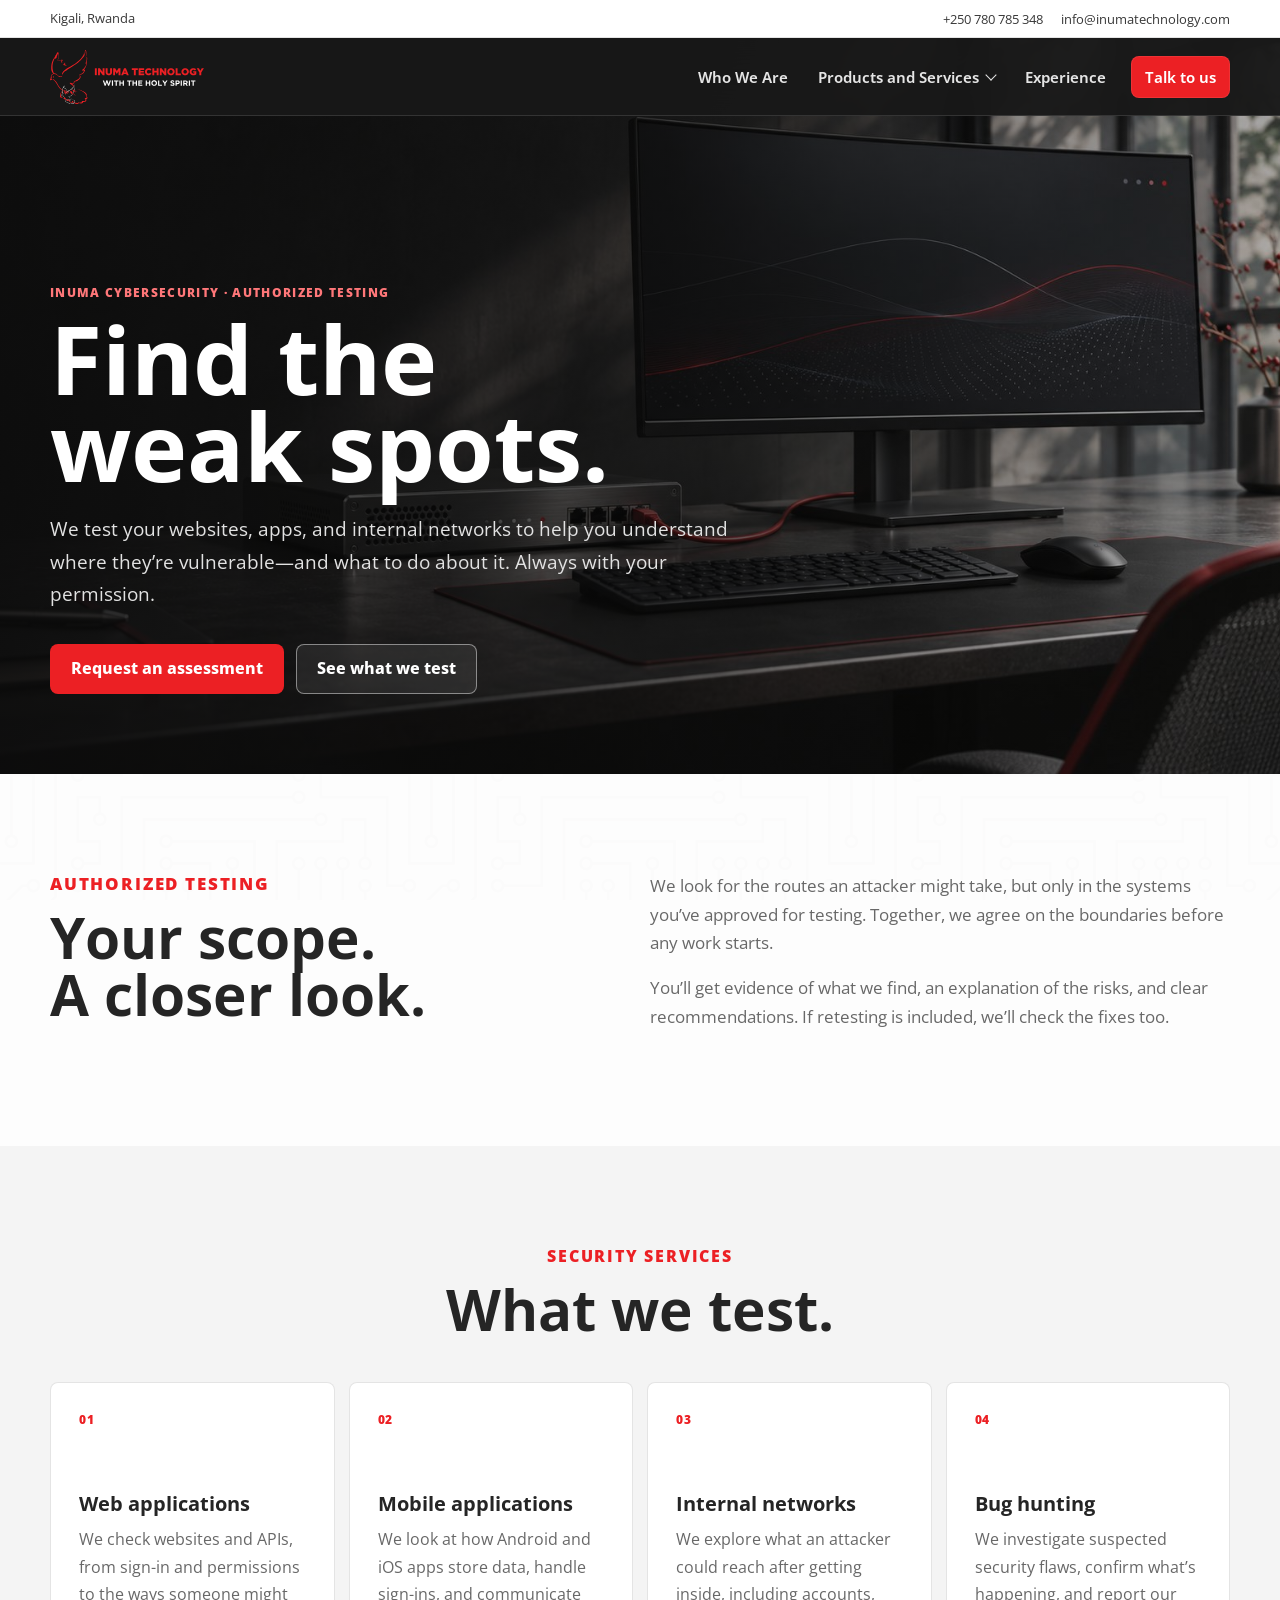
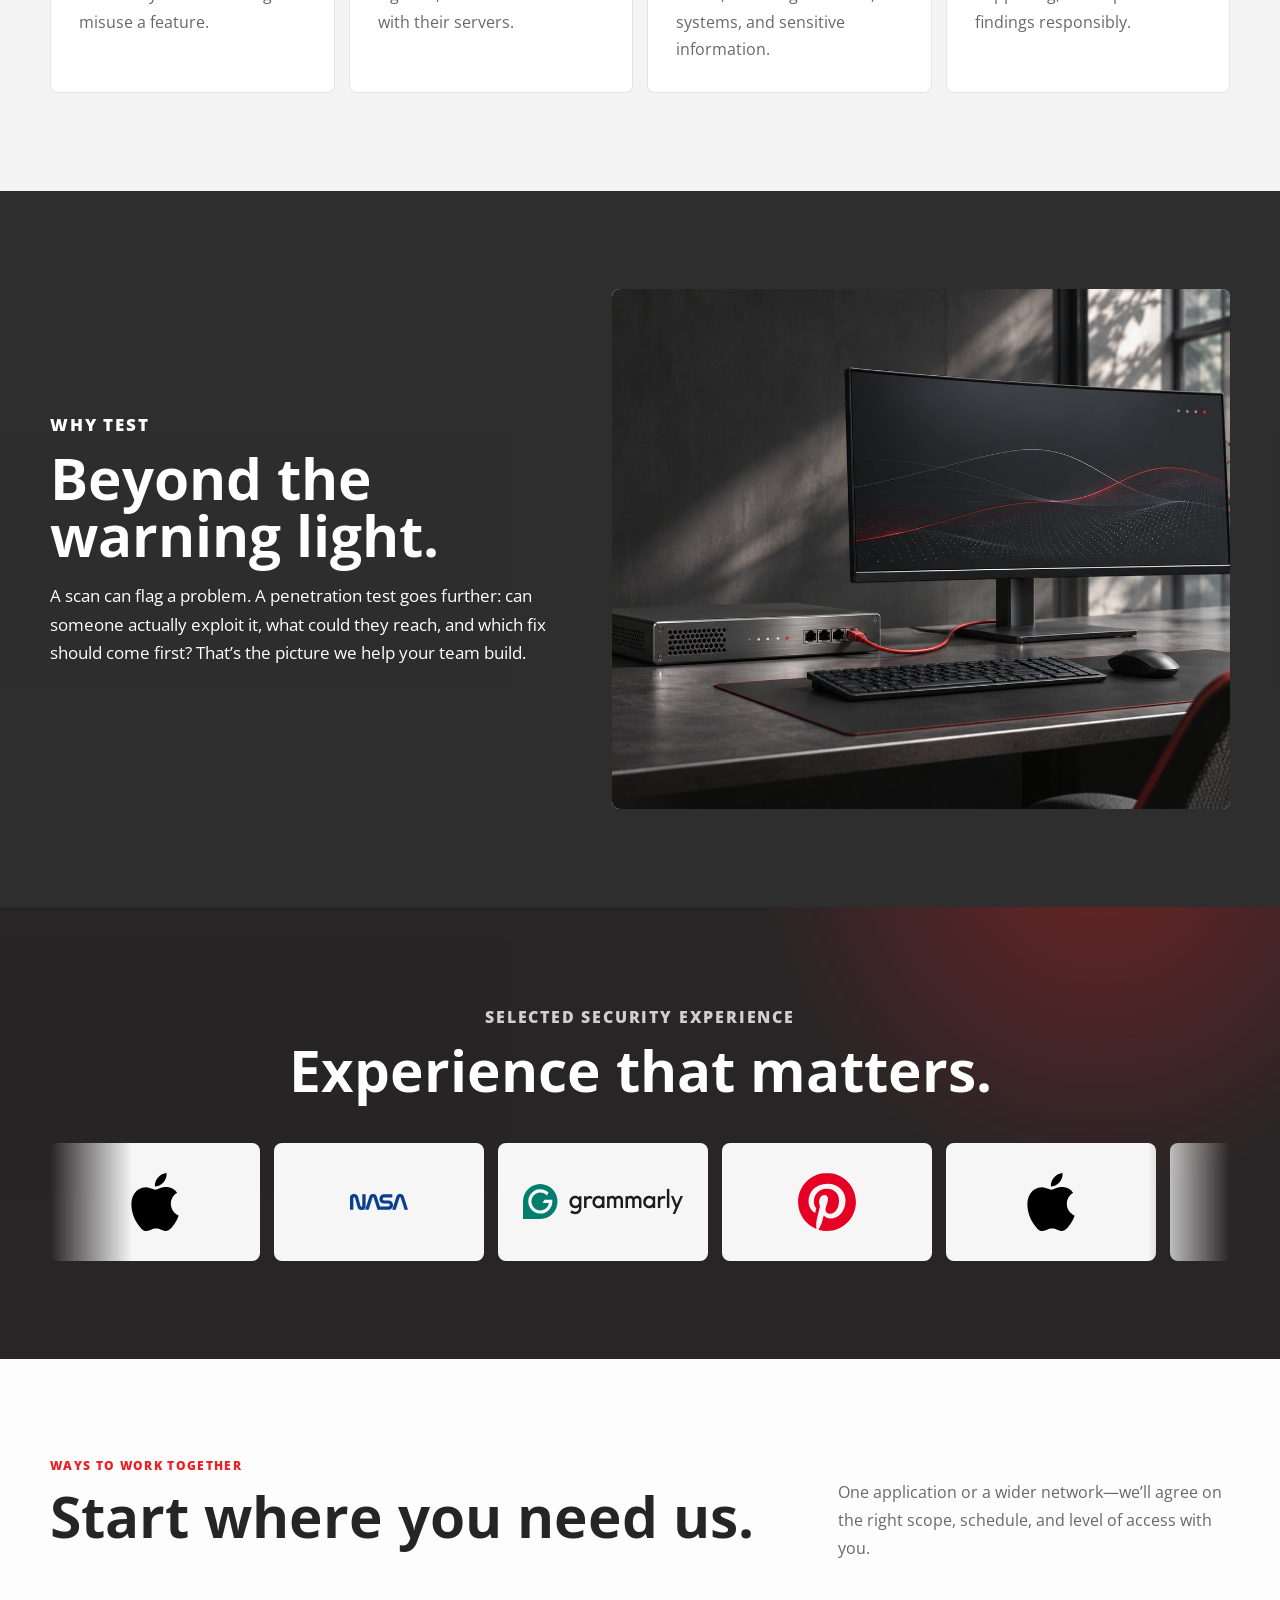
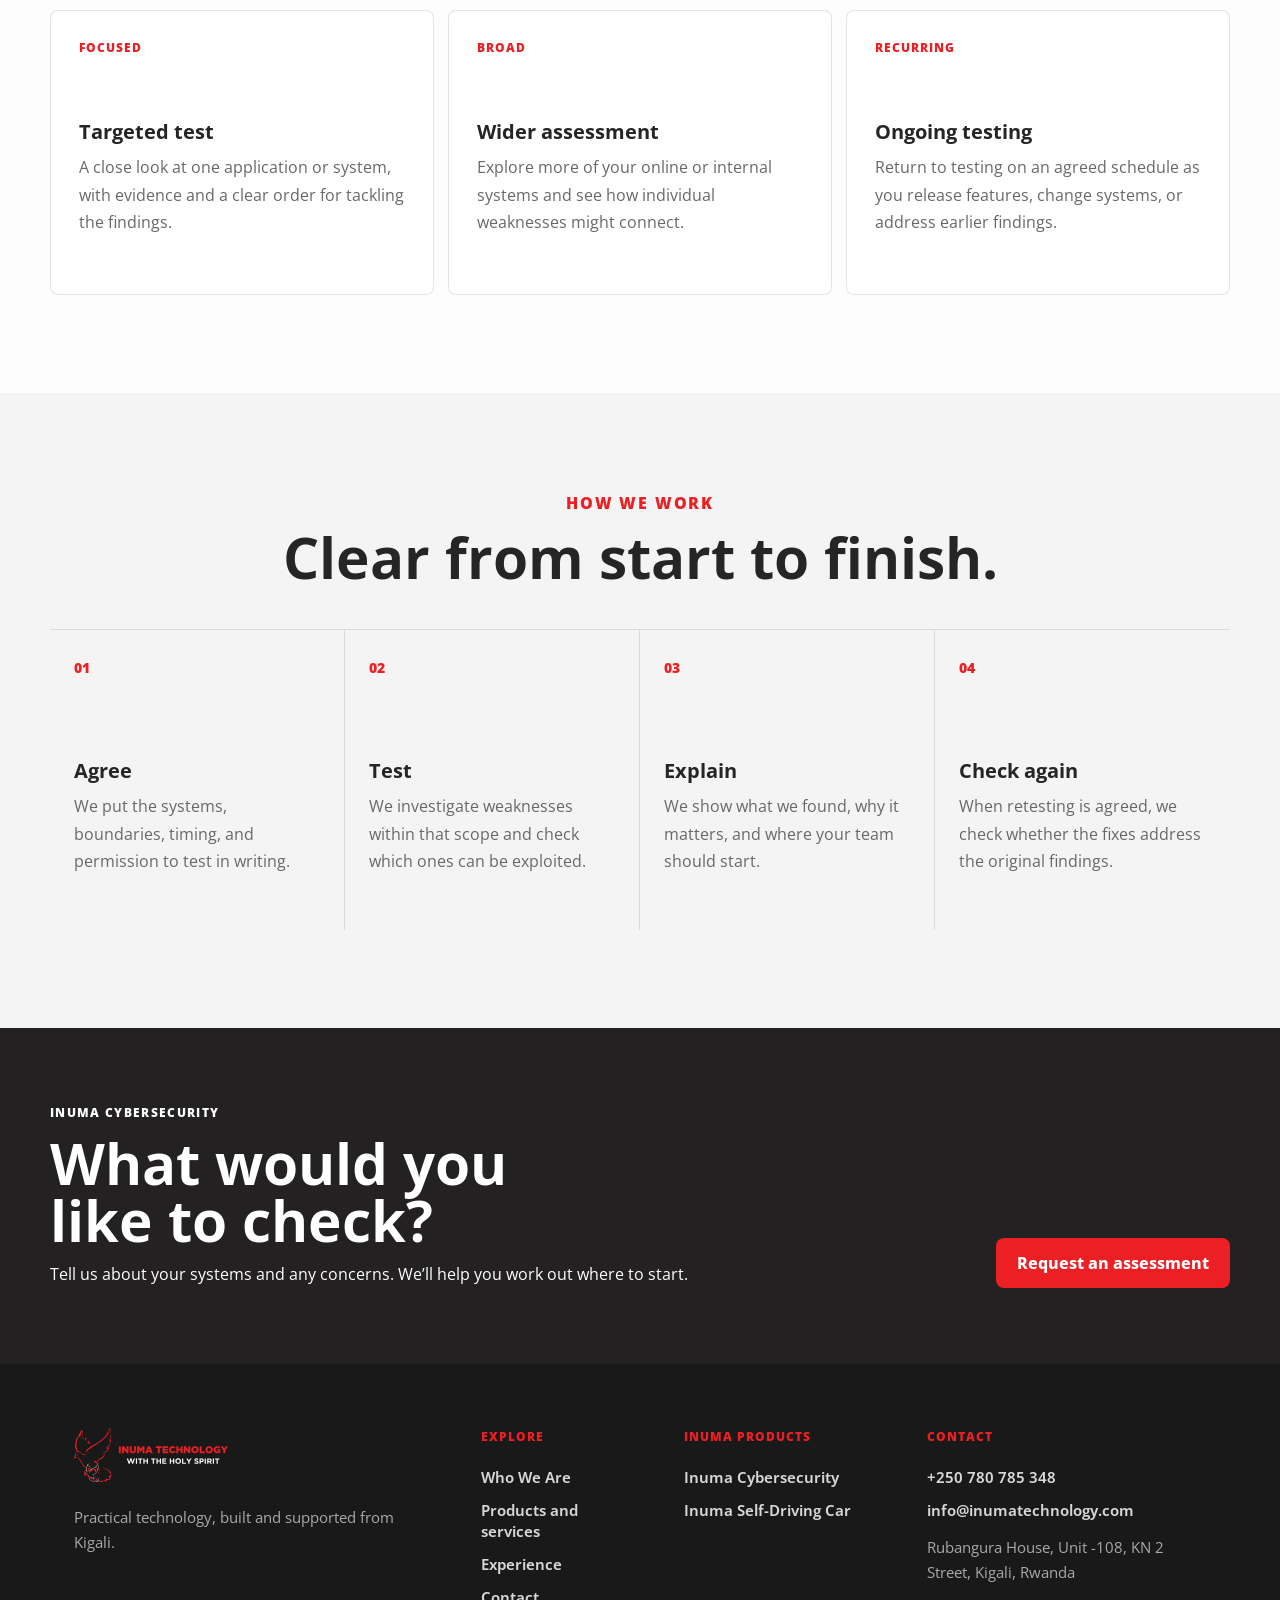
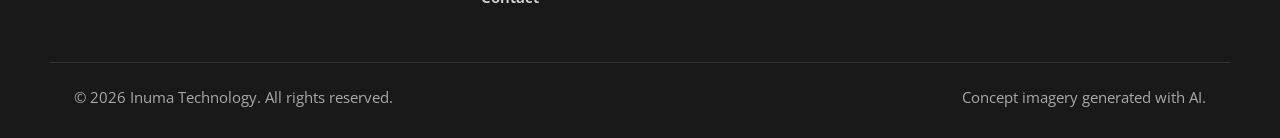
==== commit 739e3af1: "Refresh all pages with AI imagery and natural copy" ====
--- a/cybersecurity.html
+++ b/cybersecurity.html
@@ -5,7 +5,7 @@
     <meta name="viewport" content="width=device-width, initial-scale=1.0" />
     <meta name="description" content="Inuma Cybersecurity provides authorized penetration testing for web applications, mobile applications, and internal networks." />
     <title>Inuma Cybersecurity | Authorized Security Testing</title>
-    <link rel="preload" as="image" href="assets/cyber-lock.jpg" />
+    <link rel="preload" as="image" href="assets/ai/security-workstation.jpg" />
     <link rel="stylesheet" href="styles.css" />
   </head>
   <body class="product-page cyber-page">
@@ -25,36 +25,36 @@
 
     <main>
       <section class="product-hero product-hero-cyber" aria-labelledby="product-title">
-        <div class="product-hero-media" aria-hidden="true"><img src="assets/cyber-lock.jpg" alt="" /></div>
+        <div class="product-hero-media" aria-hidden="true"><img src="assets/ai/security-workstation.jpg" alt="" fetchpriority="high" width="1672" height="941" /></div>
         <div class="product-hero-inner" data-reveal>
           <p class="product-kicker">Inuma Cybersecurity · Authorized testing</p>
-          <h1 id="product-title">Test before attackers do.</h1>
-          <p>Authorized penetration testing for web applications, mobile applications, and internal networks.</p>
+          <h1 id="product-title">Find the weak spots.</h1>
+          <p>We test your websites, apps, and internal networks to help you understand where they’re vulnerable—and what to do about it. Always with your permission.</p>
           <div class="hero-actions"><a class="button button-primary" href="#contact">Request an assessment</a><a class="button button-ghost" href="#capabilities">See what we test</a></div>
         </div>
       </section>
 
       <section class="section section-paper product-intro">
         <div class="product-intro-grid">
-          <div data-reveal><p class="eyebrow">Authorized testing</p><h2>Realistic tests. Clear boundaries.</h2></div>
-          <div data-reveal><p>We work like an attacker, but only within the scope you approve. That gives your team a realistic view of where an application, network, or account could be compromised.</p><p>You receive evidence, risk context, practical fixes, and retesting where it is part of the engagement.</p></div>
+          <div data-reveal><p class="eyebrow">Authorized testing</p><h2>Your scope. A closer look.</h2></div>
+          <div data-reveal><p>We look for the routes an attacker might take, but only in the systems you’ve approved for testing. Together, we agree on the boundaries before any work starts.</p><p>You’ll get evidence of what we find, an explanation of the risks, and clear recommendations. If retesting is included, we’ll check the fixes too.</p></div>
         </div>
       </section>
 
       <section id="capabilities" class="section section-soft">
         <div class="section-title center" data-reveal><p class="eyebrow">Security services</p><h2>What we test.</h2></div>
         <div class="solution-grid solution-grid-four">
-          <article data-reveal><span>01</span><h3>Web applications</h3><p>We test websites, APIs, sign-in flows, permissions, and business logic for weaknesses that could be exploited.</p></article>
-          <article data-reveal><span>02</span><h3>Mobile applications</h3><p>We assess Android and iOS applications, their local data, APIs, authentication, and common mobile attack paths.</p></article>
-          <article data-reveal><span>03</span><h3>Internal networks</h3><p>We test systems, user accounts, access controls, and routes an attacker could use after getting inside.</p></article>
-          <article data-reveal><span>04</span><h3>Bug hunting</h3><p>We investigate software for security flaws and report confirmed findings responsibly.</p></article>
+          <article data-reveal><span>01</span><h3>Web applications</h3><p>We check websites and APIs, from sign-in and permissions to the ways someone might misuse a feature.</p></article>
+          <article data-reveal><span>02</span><h3>Mobile applications</h3><p>We look at how Android and iOS apps store data, handle sign-ins, and communicate with their servers.</p></article>
+          <article data-reveal><span>03</span><h3>Internal networks</h3><p>We explore what an attacker could reach after getting inside, including accounts, systems, and sensitive information.</p></article>
+          <article data-reveal><span>04</span><h3>Bug hunting</h3><p>We investigate suspected security flaws, confirm what’s happening, and report our findings responsibly.</p></article>
         </div>
       </section>
 
       <section class="section section-ink evidence-section">
         <div class="feature">
-          <div class="feature-copy" data-reveal><p class="eyebrow eyebrow-light">Why test</p><h2>See the real attack path.</h2><p>A scanner may flag individual issues. A penetration test shows whether those issues can be combined into a credible attack, what the impact would be, and what your team should fix first.</p></div>
-          <div class="feature-media" data-reveal><img src="assets/Bug-Bounty-Hunter.jpg" alt="Cybersecurity specialist conducting an authorized test" loading="lazy" /></div>
+          <div class="feature-copy" data-reveal><p class="eyebrow eyebrow-light">Why test</p><h2>Beyond the warning light.</h2><p>A scan can flag a problem. A penetration test goes further: can someone actually exploit it, what could they reach, and which fix should come first? That’s the picture we help your team build.</p></div>
+          <div class="feature-media" data-reveal><img class="image-focus-right" src="assets/ai/security-workstation.jpg" alt="AI-generated concept of a workstation and network security appliance" loading="lazy" decoding="async" width="1672" height="941" /></div>
         </div>
       </section>
 
@@ -69,33 +69,33 @@
       </section>
 
       <section class="section section-paper">
-        <div class="section-head"><div data-reveal><p class="eyebrow">Ways to engage</p><h2>Choose the right depth.</h2></div><p data-reveal>We agree on scope, timing, access, and reporting before any testing begins.</p></div>
+        <div class="section-head"><div data-reveal><p class="eyebrow">Ways to work together</p><h2>Start where you need us.</h2></div><p data-reveal>One application or a wider network—we’ll agree on the right scope, schedule, and level of access with you.</p></div>
         <div class="engagement-grid">
-          <article data-reveal><span>Focused</span><h3>Targeted test</h3><p>Assess one defined application or system and receive evidence, risk ratings, and priority fixes.</p></article>
-          <article data-reveal><span>Broad</span><h3>Full assessment</h3><p>Test a wider online or internal environment and map how weaknesses could connect.</p></article>
-          <article data-reveal><span>Recurring</span><h3>Ongoing testing</h3><p>Retest on an agreed schedule as your systems and the threat landscape change.</p></article>
+          <article data-reveal><span>Focused</span><h3>Targeted test</h3><p>A close look at one application or system, with evidence and a clear order for tackling the findings.</p></article>
+          <article data-reveal><span>Broad</span><h3>Wider assessment</h3><p>Explore more of your online or internal systems and see how individual weaknesses might connect.</p></article>
+          <article data-reveal><span>Recurring</span><h3>Ongoing testing</h3><p>Return to testing on an agreed schedule as you release features, change systems, or address earlier findings.</p></article>
         </div>
       </section>
 
       <section class="section section-soft process-lite">
         <div class="section-title center" data-reveal><p class="eyebrow">How we work</p><h2>Clear from start to finish.</h2></div>
         <div class="process-grid">
-          <article data-reveal><span>01</span><h3>Authorize</h3><p>We agree on the target, boundaries, schedule, contacts, and rules in writing.</p></article>
-          <article data-reveal><span>02</span><h3>Test</h3><p>We use controlled attack techniques to find and confirm exploitable weaknesses.</p></article>
-          <article data-reveal><span>03</span><h3>Report</h3><p>We document the evidence, likely impact, and the order in which to fix each issue.</p></article>
-          <article data-reveal><span>04</span><h3>Retest</h3><p>Where agreed, we verify the fixes and confirm which risks have been closed.</p></article>
+          <article data-reveal><span>01</span><h3>Agree</h3><p>We put the systems, boundaries, timing, and permission to test in writing.</p></article>
+          <article data-reveal><span>02</span><h3>Test</h3><p>We investigate weaknesses within that scope and check which ones can be exploited.</p></article>
+          <article data-reveal><span>03</span><h3>Explain</h3><p>We show what we found, why it matters, and where your team should start.</p></article>
+          <article data-reveal><span>04</span><h3>Check again</h3><p>When retesting is agreed, we check whether the fixes address the original findings.</p></article>
         </div>
       </section>
 
       <section id="contact" class="cta-band">
-        <div data-reveal><p class="eyebrow eyebrow-light">Inuma Cybersecurity</p><h2>Put your systems to the test.</h2><p>Tell us what you want assessed and what assurance you need.</p></div>
+        <div data-reveal><p class="eyebrow eyebrow-light">Inuma Cybersecurity</p><h2>What would you like to check?</h2><p>Tell us about your systems and any concerns. We’ll help you work out where to start.</p></div>
         <a class="button button-primary" href="mailto:info@inumatechnology.com?subject=Inuma%20Cybersecurity%20Assessment">Request an assessment</a>
       </section>
     </main>
 
     <footer class="site-footer">
       <div class="footer-main"><div class="footer-brand"><a class="brand" href="index.html"><img src="assets/inuma-tech-logo.svg" alt="Inuma Technology" /></a><p>Practical technology, built and supported from Kigali.</p></div><nav class="footer-links" aria-label="Footer navigation"><span>Explore</span><a href="who-we-are.html">Who We Are</a><a href="index.html#products-services">Products and services</a><a href="#experience">Experience</a><a href="#contact">Contact</a></nav><nav class="footer-links footer-products" aria-label="Inuma products"><span>Inuma products</span><a aria-current="page" href="cybersecurity.html">Inuma Cybersecurity</a><a href="self-driving.html">Inuma Self-Driving Car</a></nav><div class="footer-contact"><span>Contact</span><a href="tel:+250780785348">+250 780 785 348</a><a href="mailto:info@inumatechnology.com">info@inumatechnology.com</a><p>Rubangura House, Unit -108, KN 2 Street, Kigali, Rwanda</p></div></div>
-      <div class="footer-bottom"><p>&copy; 2026 Inuma Technology. All rights reserved.</p></div>
+      <div class="footer-bottom"><p>&copy; 2026 Inuma Technology. All rights reserved.</p><p>Concept imagery generated with AI.</p></div>
     </footer>
     <script src="scripts/main.js"></script>
   </body>
--- a/styles.css
+++ b/styles.css
@@ -311,8 +311,7 @@
   width: 100%;
   height: 100%;
   object-fit: cover;
-  object-position: center 56%;
-  filter: grayscale(0.55) saturate(0.72) contrast(1.04) brightness(0.9);
+  object-position: 68% center;
 }
 
 .hero-inner {
@@ -336,7 +335,7 @@
 }
 
 .hero-lead {
-  max-width: 710px;
+  max-width: 760px;
   margin-bottom: 0;
   color: var(--slate);
   font-size: 1.18rem;
@@ -615,6 +614,23 @@
   background: #f1f1f1;
 }
 
+.service-grid > .service-card:only-child {
+  grid-column: 1 / -1;
+}
+
+@media (min-width: 861px) {
+  .service-grid > .service-card:only-child {
+    min-height: 300px;
+    grid-template-columns: repeat(2, minmax(0, 1fr));
+    grid-template-rows: auto;
+  }
+
+  .service-grid > .service-card:only-child > img {
+    height: 100%;
+    min-height: 300px;
+  }
+}
+
 .service-card img {
   width: 100%;
   height: 260px;
@@ -2125,15 +2141,14 @@
   width: 100%;
   height: 100%;
   object-fit: cover;
-  filter: saturate(0.72) contrast(1.08);
 }
 
 .product-hero-cyber .product-hero-media img {
-  object-position: center;
+  object-position: 68% center;
 }
 
 .product-hero-driving .product-hero-media img {
-  object-position: center 58%;
+  object-position: 74% center;
 }
 
 .about-hero {
@@ -2141,7 +2156,13 @@
 }
 
 .about-hero .product-hero-media img {
-  object-position: center 52%;
+  object-position: 68% center;
+}
+
+.service-card > img.image-focus-right,
+.offering-media > img.image-focus-right,
+.feature-media > img.image-focus-right {
+  object-position: 76% center;
 }
 
 .about-hero .product-hero-inner > p:not(.product-kicker) {
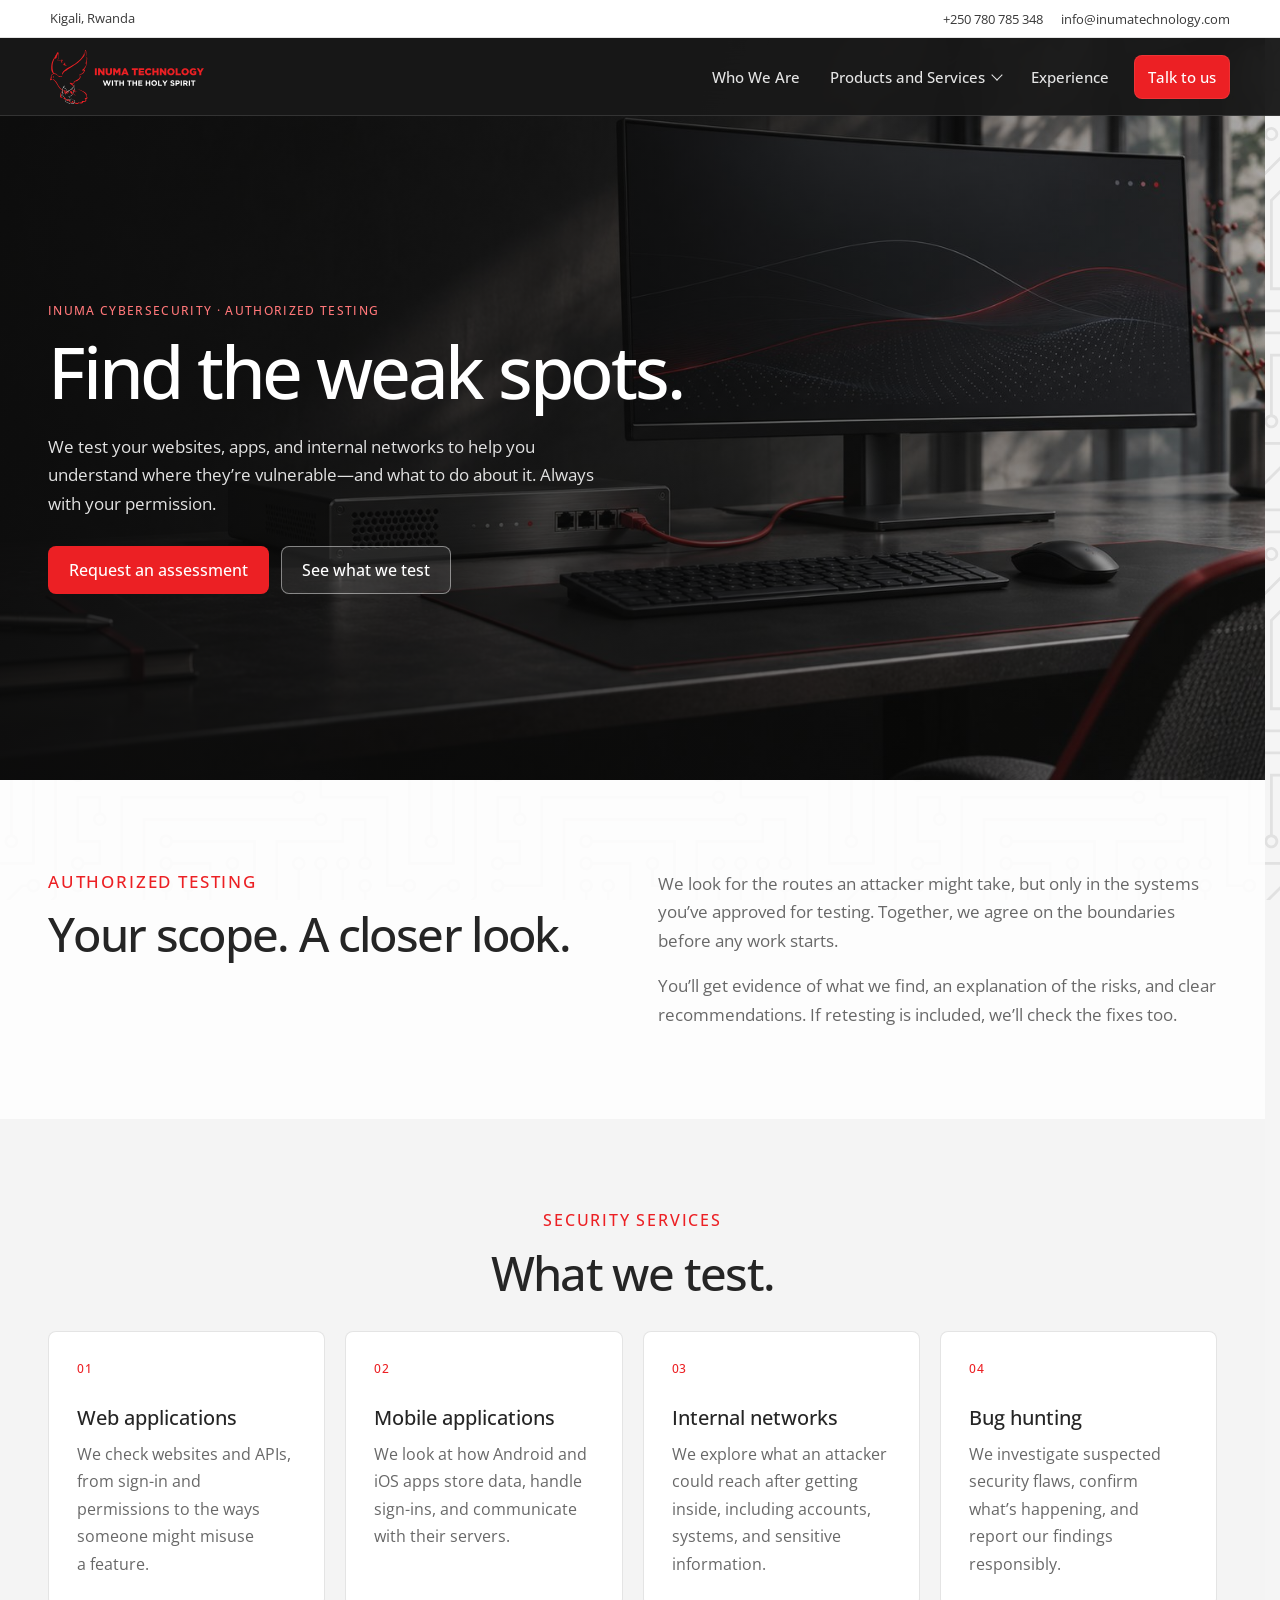
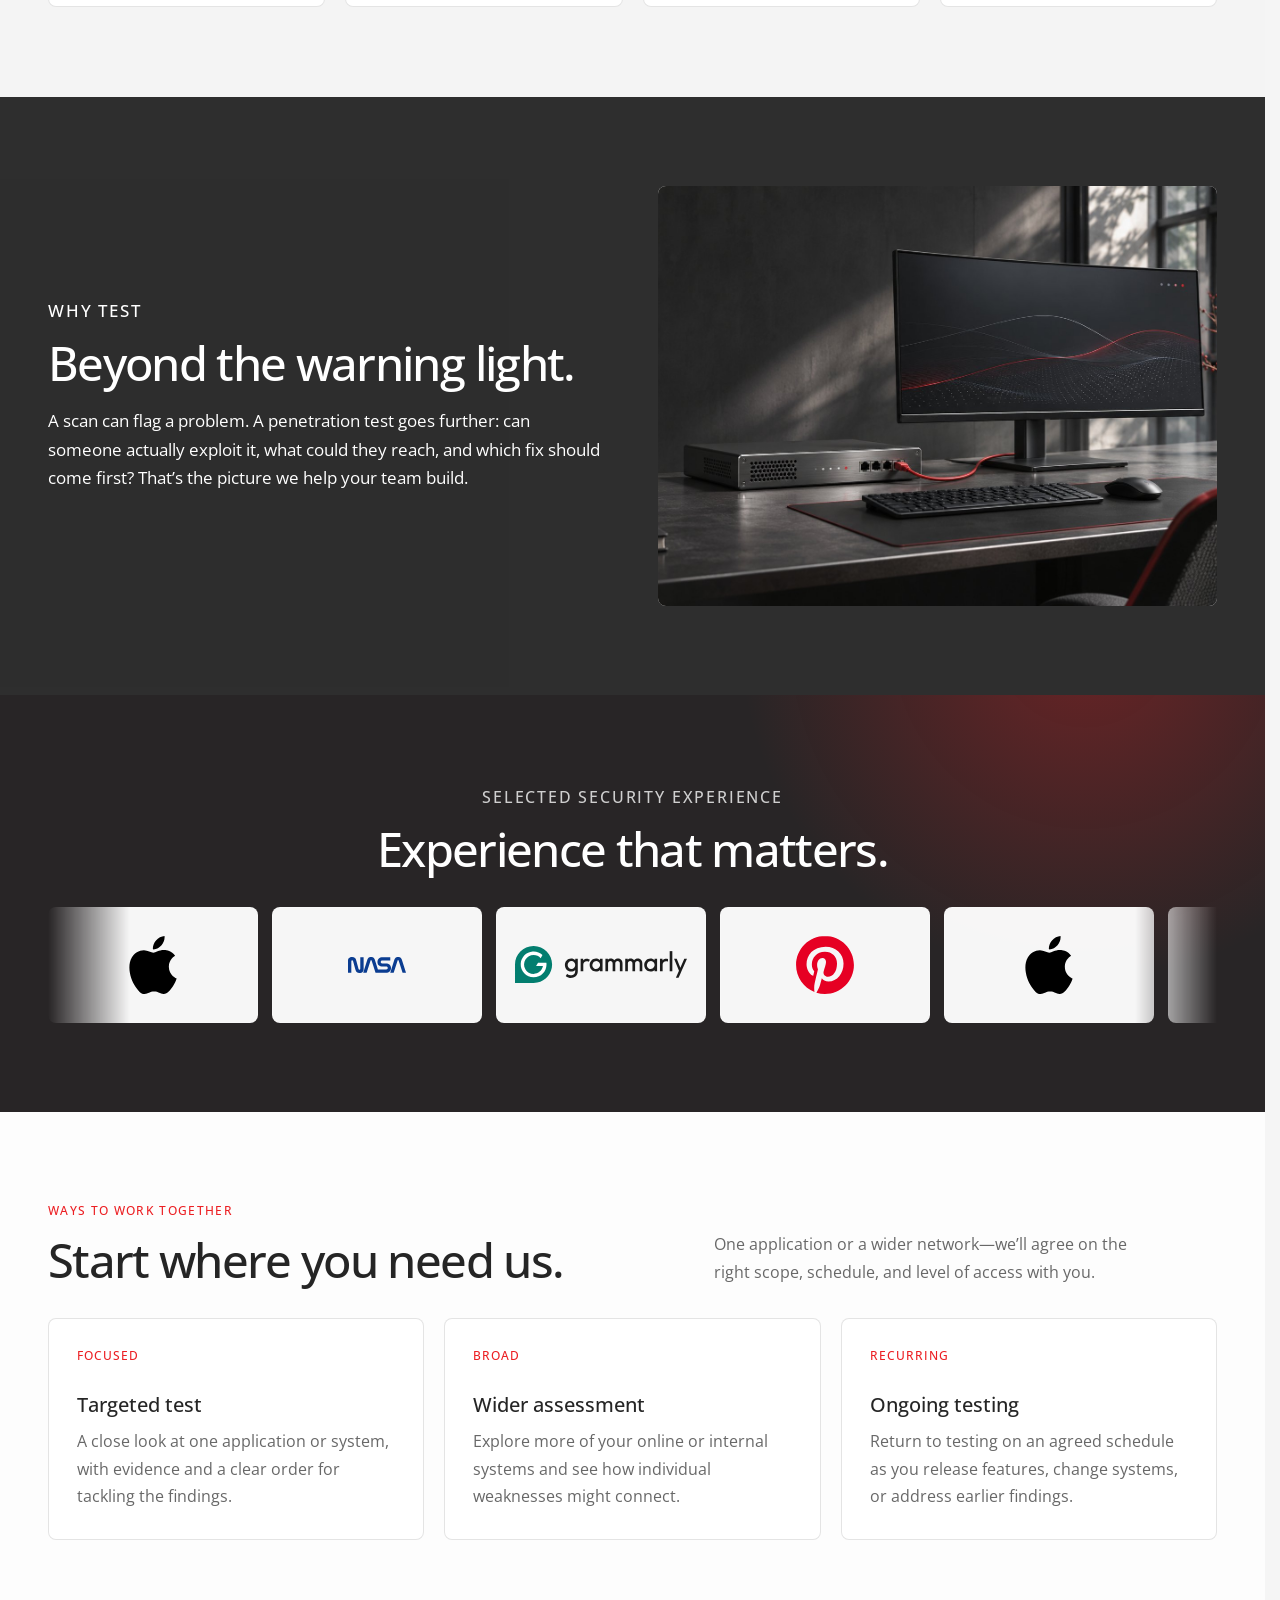
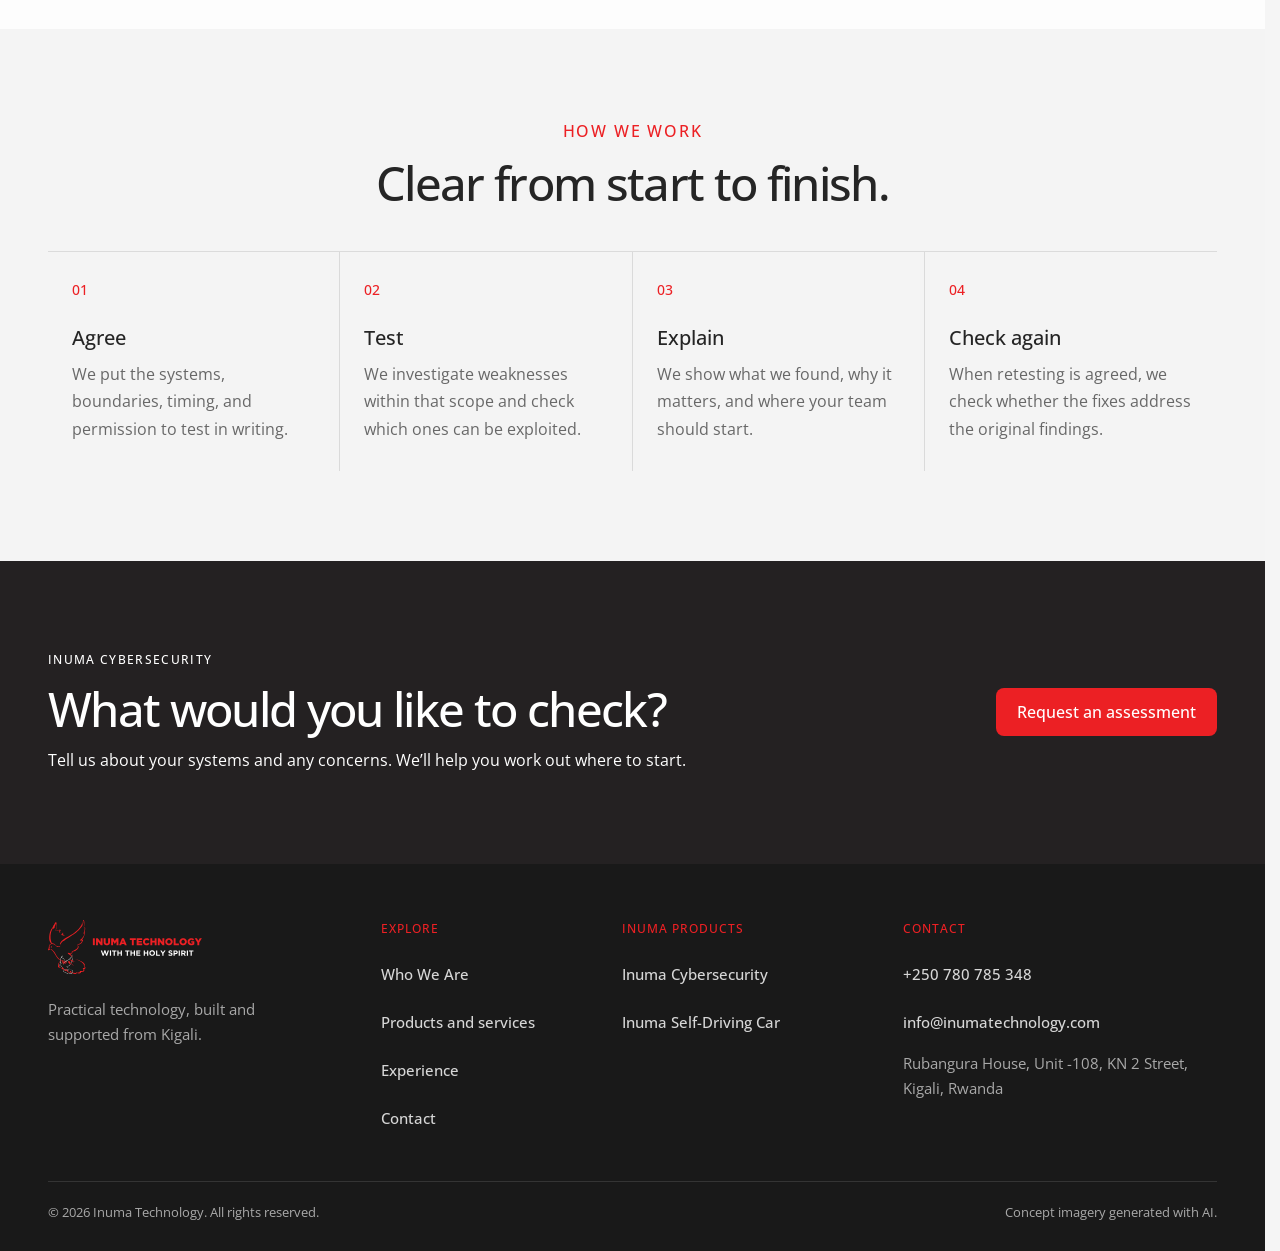
==== commit 406e63da: "Soften typography and refine responsive layouts" ====
--- a/cybersecurity.html
+++ b/cybersecurity.html
@@ -7,13 +7,15 @@
     <title>Inuma Cybersecurity | Authorized Security Testing</title>
     <link rel="preload" as="image" href="assets/ai/security-workstation.jpg" />
     <link rel="stylesheet" href="styles.css" />
+    <link rel="stylesheet" href="responsive.css" />
   </head>
   <body class="product-page cyber-page">
+    <a class="skip-link" href="#main-content">Skip to content</a>
     <div class="topline"><p>Kigali, Rwanda</p><div><a href="tel:+250780785348">+250 780 785 348</a><a href="mailto:info@inumatechnology.com">info@inumatechnology.com</a></div></div>
     <header class="site-header is-product-header" data-header>
       <a class="brand" href="index.html" aria-label="Inuma Technology home"><img src="assets/inuma-tech-logo.svg" alt="Inuma Technology" /></a>
-      <button class="nav-toggle" type="button" aria-label="Open navigation" aria-expanded="false" data-nav-toggle><span></span><span></span></button>
-      <nav class="site-nav" aria-label="Primary navigation" data-nav>
+      <button class="nav-toggle" type="button" aria-label="Open navigation" aria-expanded="false" aria-controls="primary-navigation" data-nav-toggle><span></span><span></span></button>
+      <nav id="primary-navigation" class="site-nav" aria-label="Primary navigation" data-nav>
         <a href="who-we-are.html">Who We Are</a>
         <details class="nav-dropdown">
           <summary>Products and Services</summary>
@@ -23,7 +25,7 @@
       </nav>
     </header>
 
-    <main>
+    <main id="main-content" tabindex="-1">
       <section class="product-hero product-hero-cyber" aria-labelledby="product-title">
         <div class="product-hero-media" aria-hidden="true"><img src="assets/ai/security-workstation.jpg" alt="" fetchpriority="high" width="1672" height="941" /></div>
         <div class="product-hero-inner" data-reveal>
--- a/styles.css
+++ b/styles.css
@@ -38,6 +38,7 @@
   color: var(--ink);
   background: #efeeee;
   font-family: "Open Sans", "Helvetica Neue", Arial, sans-serif;
+  font-weight: 400;
   letter-spacing: 0;
   overflow-x: hidden;
 }
@@ -97,7 +98,7 @@
   color: var(--ink);
   font-size: 5.9rem;
   line-height: 0.92;
-  font-weight: 700;
+  font-weight: 500;
   overflow-wrap: break-word;
   text-wrap: balance;
 }
@@ -112,7 +113,7 @@
   color: var(--ink);
   font-size: 3.55rem;
   line-height: 1;
-  font-weight: 680;
+  font-weight: 500;
   text-wrap: balance;
 }
 
@@ -121,12 +122,17 @@
   color: var(--ink);
   font-size: 1.25rem;
   line-height: 1.2;
-  font-weight: 700;
+  font-weight: 500;
 }
 
 p {
   color: var(--slate);
   line-height: 1.72;
+}
+
+strong,
+b {
+  font-weight: 500;
 }
 
 .topline {
@@ -219,7 +225,7 @@
   color: #e5e5e5;
   border-radius: 8px;
   font-size: 0.94rem;
-  font-weight: 650;
+  font-weight: 500;
   transition: color 160ms ease, background 160ms ease, border-color 160ms ease;
 }
 
@@ -357,7 +363,7 @@
   padding: 0 20px;
   border: 1px solid transparent;
   border-radius: 8px;
-  font-weight: 750;
+  font-weight: 500;
   line-height: 1.2;
   transition: transform 160ms ease, background 160ms ease, border-color 160ms ease, color 160ms ease;
 }
@@ -420,7 +426,7 @@
   margin-bottom: 6px;
   color: var(--slate);
   font-size: 0.74rem;
-  font-weight: 800;
+  font-weight: 500;
   text-transform: uppercase;
 }
 
@@ -533,7 +539,7 @@
   padding-top: 18px;
   border-top: 1px solid var(--line);
   color: var(--ink-2);
-  font-weight: 650;
+  font-weight: 500;
 }
 
 .team-grid p {
@@ -651,7 +657,7 @@
   margin-bottom: 54px;
   color: var(--brand);
   font-size: 0.82rem;
-  font-weight: 800;
+  font-weight: 500;
 }
 
 .service-card-featured span {
@@ -675,7 +681,7 @@
   margin-top: auto;
   padding-top: 22px;
   color: var(--red);
-  font-weight: 800;
+  font-weight: 500;
 }
 
 .service-card-featured a {
@@ -735,7 +741,7 @@
   border: 1px solid var(--line-dark);
   border-radius: 8px;
   font-size: 0.92rem;
-  font-weight: 700;
+  font-weight: 500;
 }
 
 .supply-layout {
@@ -771,7 +777,7 @@
 .capability-stack span {
   color: var(--brand);
   font-size: 0.84rem;
-  font-weight: 800;
+  font-weight: 500;
 }
 
 .capability-stack p {
@@ -832,7 +838,7 @@
   margin-bottom: 82px;
   color: var(--red);
   font-size: 0.82rem;
-  font-weight: 850;
+  font-weight: 500;
   text-transform: uppercase;
 }
 
@@ -891,7 +897,7 @@
   margin-bottom: 82px;
   color: var(--red);
   font-size: 0.86rem;
-  font-weight: 800;
+  font-weight: 500;
 }
 
 .process-grid p {
@@ -985,7 +991,7 @@
   border: 1px solid var(--line);
   border-radius: 8px;
   font-size: 0.9rem;
-  font-weight: 700;
+  font-weight: 500;
 }
 
 .client-list {
@@ -1001,7 +1007,7 @@
   margin: 0;
   color: #f1f1f1;
   font-size: 0.78rem;
-  font-weight: 800;
+  font-weight: 500;
   letter-spacing: 0.08em;
   text-align: center;
   text-transform: uppercase;
@@ -1194,7 +1200,7 @@
   border: 1px solid rgba(255, 255, 255, 0.12);
   border-radius: 999px;
   font-size: 0.76rem;
-  font-weight: 700;
+  font-weight: 500;
 }
 
 .contact-form {
@@ -1219,7 +1225,7 @@
 .contact-form label {
   color: var(--ink);
   font-size: 0.76rem;
-  font-weight: 800;
+  font-weight: 500;
   letter-spacing: 0.045em;
   text-transform: uppercase;
 }
@@ -1308,7 +1314,7 @@
   border: 1px solid #cbe8d2;
   border-radius: 8px;
   font-size: 0.92rem;
-  font-weight: 700;
+  font-weight: 500;
 }
 
 .site-footer {
@@ -1364,7 +1370,7 @@
   margin-bottom: 10px;
   color: var(--red);
   font-size: 0.76rem;
-  font-weight: 850;
+  font-weight: 500;
   letter-spacing: 0.08em;
   text-transform: uppercase;
 }
@@ -1373,7 +1379,7 @@
 .footer-contact a {
   color: #d7d7d7;
   font-size: 0.96rem;
-  font-weight: 650;
+  font-weight: 500;
   overflow-wrap: anywhere;
 }
 
@@ -1861,7 +1867,7 @@
   margin-bottom: 14px;
   color: var(--brand);
   font-size: 0.76rem;
-  font-weight: 800;
+  font-weight: 500;
   letter-spacing: 0.11em;
   line-height: 1.4;
   text-transform: uppercase;
@@ -1884,7 +1890,7 @@
   color: #e5e5e5;
   border-radius: 8px;
   font-size: 0.94rem;
-  font-weight: 650;
+  font-weight: 500;
   list-style: none;
   cursor: pointer;
   transition: color 160ms ease, background 160ms ease;
@@ -2013,7 +2019,7 @@
   margin-bottom: 36px;
   color: var(--brand);
   font-size: 0.75rem;
-  font-weight: 800;
+  font-weight: 500;
   letter-spacing: 0.09em;
   text-transform: uppercase;
 }
@@ -2027,7 +2033,7 @@
   margin-top: auto;
   padding-top: 18px;
   color: var(--brand);
-  font-weight: 750;
+  font-weight: 500;
 }
 
 .text-link:hover,
@@ -2255,7 +2261,7 @@
   margin-bottom: 64px;
   color: var(--brand);
   font-size: 0.78rem;
-  font-weight: 800;
+  font-weight: 500;
   letter-spacing: 0.08em;
   text-transform: uppercase;
 }
@@ -2316,7 +2322,7 @@
   margin-bottom: 34px;
   color: var(--brand);
   font-size: 0.76rem;
-  font-weight: 800;
+  font-weight: 500;
   letter-spacing: 0.08em;
   text-transform: uppercase;
 }
--- a/responsive.css
+++ b/responsive.css
@@ -0,0 +1,264 @@
+/* Shared layout rhythm. Brand colors and the fixed backdrop stay in styles.css. */
+:root {
+  --gutter: clamp(16px, 4vw, 48px);
+  --section-space: clamp(56px, 7vw, 96px);
+  --layout-gap: clamp(24px, 4vw, 56px);
+  --header-offset: 116px;
+}
+
+html { scrollbar-gutter: stable; }
+body { -webkit-text-size-adjust: 100%; }
+[id] { scroll-margin-top: calc(var(--header-offset) + 20px); }
+main:focus { outline: none; }
+
+/* Keep narrow screens and enlarged text from forcing grid columns wider. */
+.section > *, .section-head > *, .split > *, .feature > *,
+.supply-layout > *, .product-intro-grid > *, .footer-main > *,
+.contact-card > *, .form-grid > *, .cta-band > * { min-width: 0; }
+
+h1, .product-hero h1, .about-hero h1 {
+  font-size: clamp(2.5rem, 5.6vw, 5rem);
+  line-height: 1.06;
+  letter-spacing: -0.045em;
+  overflow-wrap: normal;
+}
+h2 { font-size: clamp(2rem, 3.7vw, 3.25rem); line-height: 1.12; letter-spacing: -0.035em; }
+h3 { line-height: 1.3; overflow-wrap: break-word; }
+p { text-wrap: pretty; }
+.section { padding: var(--section-space) var(--gutter); }
+.section-head, .section-title { margin-bottom: 32px; }
+.section-head { grid-template-columns: minmax(0, 1.1fr) minmax(0, 0.9fr); gap: var(--layout-gap); }
+.section-head h2, .section-title h2 { margin-bottom: 0; }
+.section-title h2 + p { margin-top: 18px; }
+.section-head > p { max-width: 48ch; margin: 0; }
+.section-title p, .feature-copy p, .split-copy p { max-width: 58ch; }
+.section-title > :last-child, .feature-copy > :last-child, .split-copy > :last-child,
+.product-intro-grid > div > :last-child { margin-bottom: 0; }
+
+/* Consistent navigation and generous touch targets. */
+.topline, .site-header { padding-inline: max(var(--gutter), calc((100% - var(--max)) / 2)); }
+.site-header { min-height: 78px; gap: 20px; }
+.site-nav { gap: 4px; }
+.site-nav a, .nav-dropdown summary { min-height: 44px; }
+.site-nav .nav-cta { display: inline-flex; white-space: nowrap; }
+.nav-dropdown-menu { right: 0; left: auto; max-width: calc(100vw - 2 * var(--gutter)); }
+.nav-dropdown:not([open]) .nav-dropdown-menu { display: none; }
+.button { min-height: 48px; white-space: normal; text-align: center; }
+a:focus-visible, button:focus-visible, summary:focus-visible, [tabindex="0"]:focus-visible {
+  outline: 2px solid var(--red);
+  outline-offset: 4px;
+}
+.skip-link {
+  position: fixed;
+  top: 12px;
+  left: var(--gutter);
+  z-index: 100;
+  padding: 12px 18px;
+  color: var(--ink);
+  background: var(--paper);
+  border-radius: 8px;
+  transform: translateY(-180%);
+}
+.skip-link:focus { transform: translateY(0); }
+
+/* One intentional hero column, with breathing room for the photography. */
+.hero, .product-hero, .about-hero {
+  min-height: min(780px, 90svh);
+  padding: calc(var(--header-offset) + 64px) var(--gutter) 64px;
+  align-items: center;
+}
+.hero-inner { width: min(100%, var(--max)); max-width: none; display: block; }
+.hero-copy { width: min(100%, 680px); max-width: none; padding: clamp(24px, 3.5vw, 44px); }
+.hero-lead, .product-hero-inner > p:not(.product-kicker) { font-size: clamp(1rem, 1.3vw, 1.15rem); }
+.product-hero h1 { max-width: 800px; }
+.product-hero-inner > p:not(.product-kicker),
+.about-hero .product-hero-inner > p:not(.product-kicker) { max-width: 58ch; }
+.hero-actions { display: flex; flex-wrap: wrap; gap: 12px; margin-top: 28px; }
+.hero-actions .button { width: auto; }
+
+/* Images follow their containers instead of imposing fixed tall crops. */
+.split, .feature { grid-template-columns: repeat(2, minmax(0, 1fr)); gap: var(--layout-gap); margin-bottom: 0; }
+.split-reverse .split-media { order: 2; }
+.split-media, .feature-media { height: auto; min-height: 0; aspect-ratio: 4 / 3; }
+.split-media img, .feature-media img { width: 100%; height: 100%; }
+.service-grid { grid-template-columns: 1fr; }
+.service-grid > .service-card:only-child {
+  min-height: 0;
+  grid-template-columns: repeat(2, minmax(0, 1fr));
+  grid-template-rows: auto;
+}
+.service-grid > .service-card:only-child > img { height: 100%; min-height: 0; aspect-ratio: 16 / 10; }
+.service-card div { justify-content: center; padding: clamp(24px, 3vw, 40px); }
+.service-card span { margin-bottom: 20px; }
+.service-card h3 { font-size: 1.6rem; }
+.service-card a { margin-top: 0; }
+.supply-layout { grid-template-columns: minmax(0, 0.8fr) minmax(0, 1.2fr); gap: var(--layout-gap); margin-bottom: 0; }
+.supply-layout .section-title { margin-bottom: 0; }
+.capability-stack article { min-height: 0; grid-template-columns: 28px minmax(0, 1fr); gap: 18px; padding: 24px; }
+.offering-grid { gap: 24px; }
+.offering-card { grid-template-rows: auto 1fr; }
+.offering-media { aspect-ratio: 16 / 10; }
+.offering-copy { padding: clamp(24px, 3vw, 32px); }
+.offering-copy > span { margin-bottom: 16px; }
+.offering-copy h3 { font-size: clamp(1.3rem, 2vw, 1.65rem); }
+
+/* Product and research pages use the same card spacing. */
+.product-intro-grid { grid-template-columns: repeat(2, minmax(0, 1fr)); gap: var(--layout-gap); }
+.solution-grid, .engagement-grid, .impact-grid, .roadmap { gap: 20px; margin-top: 32px; }
+.solution-grid article, .engagement-grid article, .roadmap article { min-height: 0; padding: 28px; }
+.solution-grid article > span, .engagement-grid article > span, .roadmap article > span { margin-bottom: 28px; }
+.impact-card > img { height: auto; aspect-ratio: 16 / 10; }
+.impact-card > div { padding: 24px; }
+.impact-card span { margin-bottom: 16px; }
+.process-grid { gap: 0; }
+.process-grid article { min-height: 0; padding: 28px 24px; }
+.process-grid span { margin-bottom: 26px; }
+.process-section { padding-top: var(--section-space); }
+.who-principles { gap: 24px; }
+.who-principles article { min-height: 0; padding: clamp(28px, 4vw, 44px); }
+.who-principles h2 { margin-bottom: 24px; }
+.cta-band { align-items: center; gap: 32px; padding: var(--section-space) max(var(--gutter), calc((100% - var(--max)) / 2)); }
+.cta-band > div { max-width: 760px; }
+.cta-band .button { width: auto; }
+
+/* Logo sets are sized in JS so even a short set fills the viewport seamlessly. */
+.logo-marquee { margin-top: 32px; }
+.logo-track { animation-duration: var(--marquee-duration, 48s); }
+@keyframes logo-scroll {
+  from { transform: translateX(0); }
+  to { transform: translateX(calc(-1 * var(--marquee-distance, 50%))); }
+}
+.logo-tile { width: 210px; height: 116px; padding: 18px; }
+.logo-tile img { max-width: 174px; max-height: 74px; }
+.logo-tile-icon img { max-width: 58px; max-height: 58px; }
+.logo-tile-tall img { max-width: 42px; max-height: 82px; }
+
+/* Contact stays one cohesive block; fields never squeeze beside the intro. */
+.contact-section { min-height: 0; padding: var(--section-space) var(--gutter); }
+.contact-card { width: min(100%, var(--max)); grid-template-columns: minmax(0, 0.85fr) minmax(0, 1.15fr); }
+.contact-panel, .contact-form { min-height: 0; padding: clamp(28px, 4vw, 48px); }
+.contact-panel h2 { font-size: clamp(2.25rem, 3.7vw, 3.25rem); line-height: 1.1; }
+.contact-form { gap: 20px; }
+.contact-form input, .contact-form textarea { min-width: 0; font-size: 1rem; }
+.contact-topics { margin-top: 24px; }
+.form-actions { flex-wrap: wrap; gap: 16px; }
+.form-actions .button { min-width: 180px; }
+.form-note { flex: 1 1 160px; }
+
+/* A predictable footer: four columns wide, two grouped links on small screens. */
+.footer-main, .footer-bottom { width: min(calc(100% - 2 * var(--gutter)), var(--max)); padding-inline: 0; }
+.footer-main { grid-template-columns: minmax(0, 1.15fr) minmax(0, 0.8fr) minmax(0, 0.95fr) minmax(0, 1.2fr); gap: 32px; padding-block: 56px 40px; }
+.footer-brand { grid-column: auto; }
+.footer-links, .footer-contact { gap: 4px; }
+.footer-links > span, .footer-contact > span { margin-bottom: 12px; }
+.footer-links a, .footer-contact a { min-height: 44px; display: flex; align-items: center; padding-block: 8px; }
+.footer-brand p { max-width: 28ch; }
+.footer-bottom { flex-wrap: wrap; gap: 12px 24px; padding-block: 20px 28px; }
+.footer-bottom p { font-size: 0.8rem; margin: 0; }
+
+@media (max-width: 1100px) {
+  .solution-grid-four, .roadmap, .process-grid { grid-template-columns: repeat(2, minmax(0, 1fr)); }
+  .process-grid article:nth-child(2) { border-right: 0; }
+  .process-grid article:nth-child(n + 3) { border-top: 1px solid var(--line-dark); }
+  .process-section .process-grid article:nth-child(n + 3) { border-top-color: rgba(255, 255, 255, 0.18); }
+  .footer-main { grid-template-columns: repeat(3, minmax(0, 1fr)); }
+  .footer-brand { grid-column: 1 / -1; }
+  .footer-brand p { max-width: 50ch; }
+}
+
+@media (max-width: 960px) {
+  :root { --header-offset: 74px; }
+  .topline { display: none; }
+  .site-header { top: 0; min-height: 74px; }
+  .brand img { width: 162px; height: 48px; }
+  .nav-toggle { display: grid; flex-shrink: 0; }
+  .site-nav {
+    position: absolute;
+    top: 100%; left: 0; right: 0;
+    display: none;
+    max-height: calc(100vh - 74px);
+    max-height: calc(100dvh - 74px);
+    overflow-y: auto;
+    overscroll-behavior: contain;
+    justify-content: stretch;
+    padding: 12px var(--gutter) 24px;
+    background: #181818;
+    border-bottom: 1px solid rgba(255, 255, 255, 0.12);
+  }
+  .site-nav.is-open { display: grid; }
+  .site-nav > a, .site-nav .nav-cta, .nav-dropdown summary { min-height: 50px; width: 100%; justify-content: flex-start; margin: 0; padding-inline: 14px; }
+  .nav-dropdown { width: 100%; }
+  .nav-dropdown summary { justify-content: space-between; }
+  .nav-dropdown::after { display: none; }
+  .nav-dropdown:not([open]) .nav-dropdown-menu { display: none; }
+  .nav-dropdown-menu { position: static; width: 100%; max-width: none; margin: 4px 0 8px; background: rgba(255, 255, 255, 0.06); border-color: rgba(255, 255, 255, 0.12); box-shadow: none; }
+  .site-nav .nav-dropdown-menu a { min-height: 48px; padding-left: 20px; color: #d7d7d7; }
+  .site-nav .nav-dropdown-menu a:hover, .site-nav .nav-dropdown-menu a:focus-visible, .site-nav .nav-dropdown-menu a[aria-current="page"] { color: var(--paper); background: rgba(255, 255, 255, 0.1); }
+  .contact-card { grid-template-columns: 1fr; }
+  .contact-panel { padding: 32px; }
+  .contact-panel::before { margin-bottom: 20px; }
+  .contact-panel .contact-intro { max-width: 58ch; }
+  .contact-panel h2 { margin-bottom: 14px; }
+  .contact-form { padding: 32px; }
+  .contact-form .button { width: auto; }
+  .solution-grid, .engagement-grid, .impact-grid { grid-template-columns: repeat(2, minmax(0, 1fr)); }
+  .solution-grid:not(.solution-grid-four) > :last-child:nth-child(odd), .engagement-grid > :last-child:nth-child(odd), .impact-grid > :last-child:nth-child(odd) { grid-column: 1 / -1; }
+  .impact-grid > :last-child:nth-child(odd) { display: grid; grid-template-columns: repeat(2, minmax(0, 1fr)); align-items: center; }
+  .impact-grid > :last-child:nth-child(odd) > img { height: 100%; }
+  .who-principles { grid-template-columns: repeat(2, minmax(0, 1fr)); }
+  .offering-grid { grid-template-columns: repeat(2, minmax(0, 1fr)); }
+}
+
+@media (max-width: 760px) {
+  .section-head, .split, .feature, .supply-layout, .product-intro-grid { grid-template-columns: 1fr; gap: 28px; }
+  .section-head { gap: 16px; }
+  .section-head > p { max-width: 58ch; }
+  .split-reverse .split-media { order: 2; }
+  .split-copy { order: 1; }
+  .split-media, .feature-media { aspect-ratio: 16 / 10; }
+  .service-grid > .service-card:only-child { grid-template-columns: 1fr; }
+  .service-grid > .service-card:only-child > img { height: auto; aspect-ratio: 16 / 9; }
+  .service-card div { padding: 24px; }
+  .service-card span { margin-bottom: 14px; }
+  .capability-stack { grid-template-columns: repeat(2, minmax(0, 1fr)); }
+  .capability-stack article { grid-template-columns: 1fr; gap: 14px; }
+  .hero, .product-hero, .about-hero { min-height: 0; padding-block: calc(var(--header-offset) + 88px) 40px; }
+  .hero-copy { max-width: 580px; }
+  .product-hero-inner { padding-top: 32px; }
+  .hero-actions .button { flex: 1 1 auto; }
+  .cta-band { flex-direction: column; align-items: flex-start; gap: 24px; }
+  .footer-main { grid-template-columns: repeat(2, minmax(0, 1fr)); gap: 28px 24px; }
+  .footer-contact { grid-column: 1 / -1; }
+  .footer-bottom { flex-direction: column; align-items: flex-start; }
+}
+
+@media (max-width: 560px) {
+  h1, .product-hero h1, .about-hero h1 { font-size: clamp(2.2rem, 9.5vw, 3.15rem); }
+  h2 { font-size: clamp(1.8rem, 7.5vw, 2.3rem); }
+  .hero { padding-top: calc(var(--header-offset) + 124px); }
+  .hero-copy { padding: 24px; }
+  .hero-actions { flex-direction: column; }
+  .hero-actions .button { width: 100%; }
+  .offering-grid, .capability-stack, .solution-grid, .engagement-grid, .impact-grid, .roadmap, .who-principles, .process-grid { grid-template-columns: 1fr; }
+  .impact-grid > :last-child:nth-child(odd) { display: block; }
+  .impact-grid > :last-child:nth-child(odd) > img { height: auto; }
+  .offering-media { aspect-ratio: 16 / 9; }
+  .process-grid article { border-right: 0; border-top: 1px solid var(--line-dark); padding: 24px 0; }
+  .process-grid article:first-child { border-top: 0; }
+  .process-section .process-grid article { border-top-color: rgba(255, 255, 255, 0.18); }
+  .process-grid span { margin-bottom: 16px; }
+  .solution-grid article, .engagement-grid article, .roadmap article { padding: 24px; }
+  .solution-grid article > span, .engagement-grid article > span, .roadmap article > span { margin-bottom: 20px; }
+  .logo-tile { width: 172px; height: 104px; padding: 16px; }
+  .contact-panel, .contact-form { padding: 28px 22px; }
+  .form-grid { grid-template-columns: 1fr; }
+  .form-actions { display: flex; flex-direction: column; align-items: stretch; }
+  .form-note { flex: auto; max-width: none; }
+  .contact-form .button, .cta-band .button { width: 100%; }
+  .footer-main { padding-top: 44px; }
+}
+
+@media (prefers-reduced-motion: reduce) {
+  .logo-marquee { overflow-x: auto; -webkit-mask-image: none; mask-image: none; padding-bottom: 8px; }
+  .logo-track { animation: none; }
+}
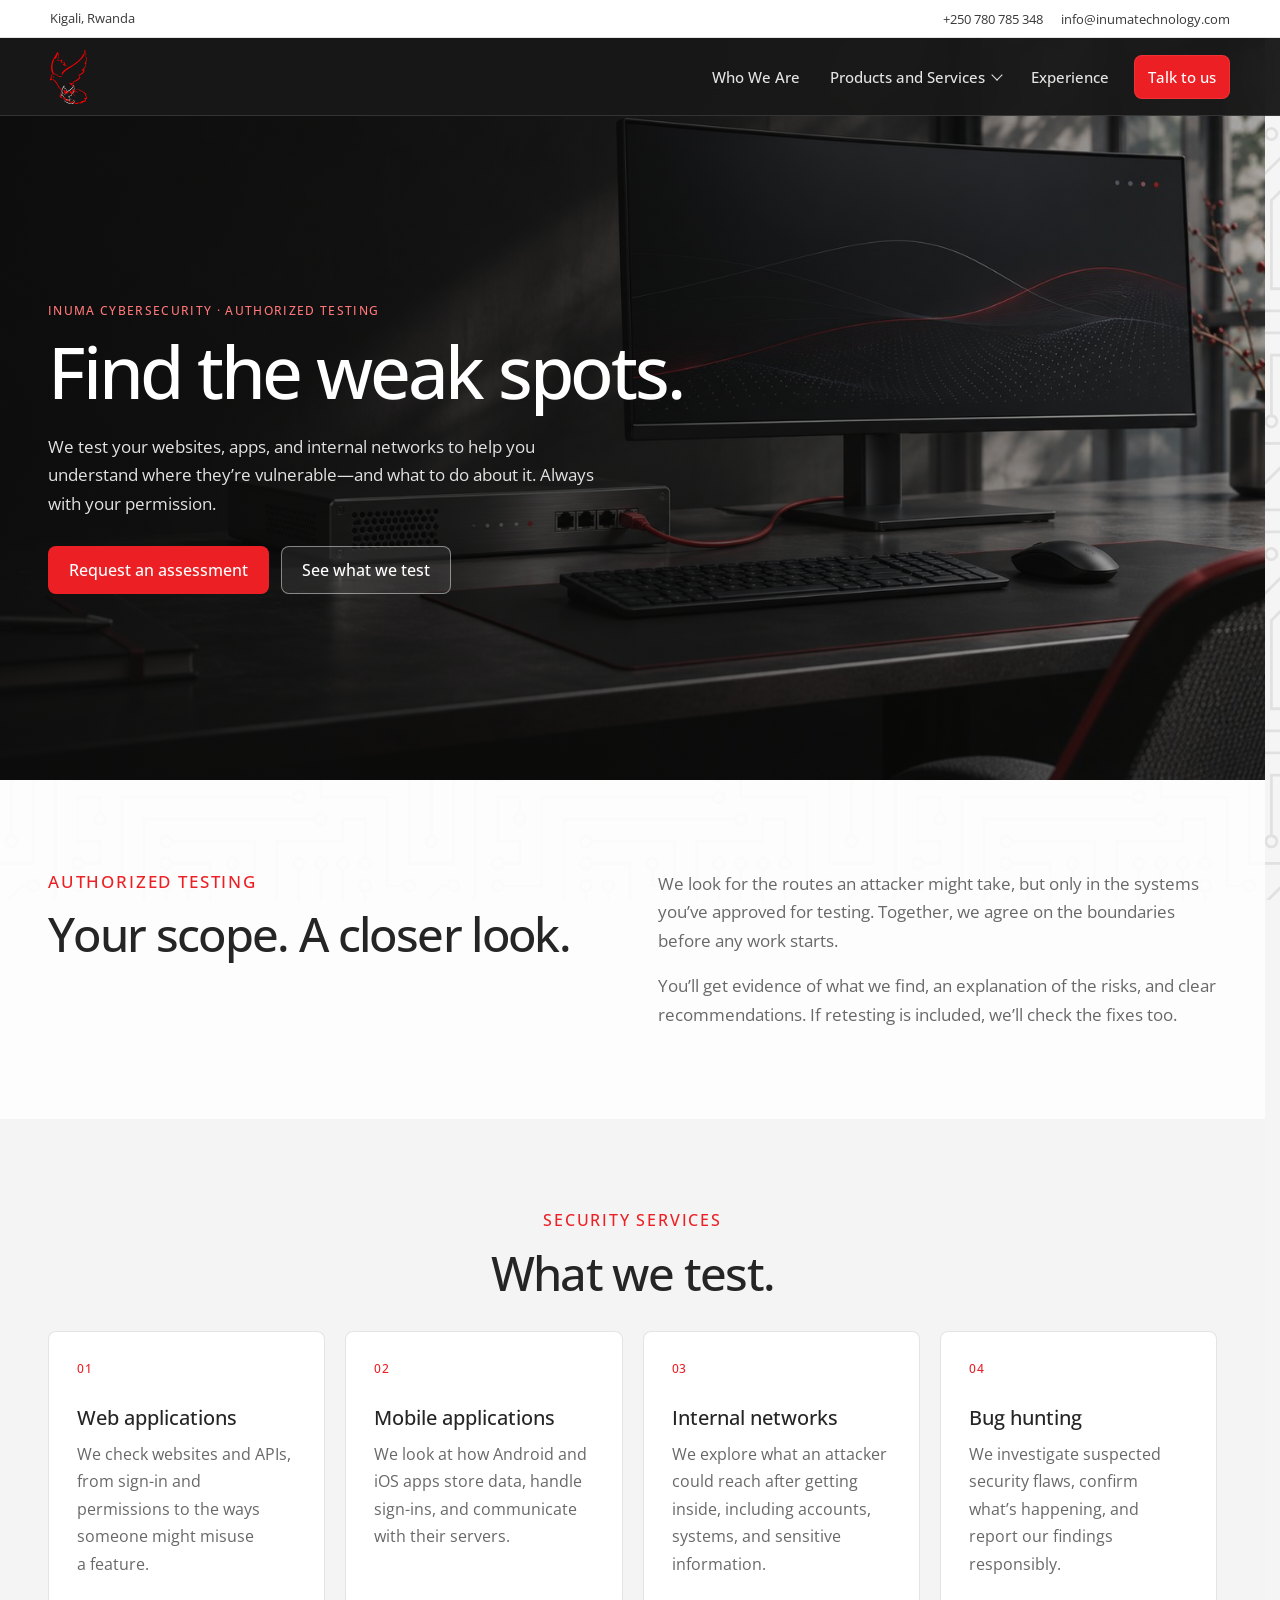
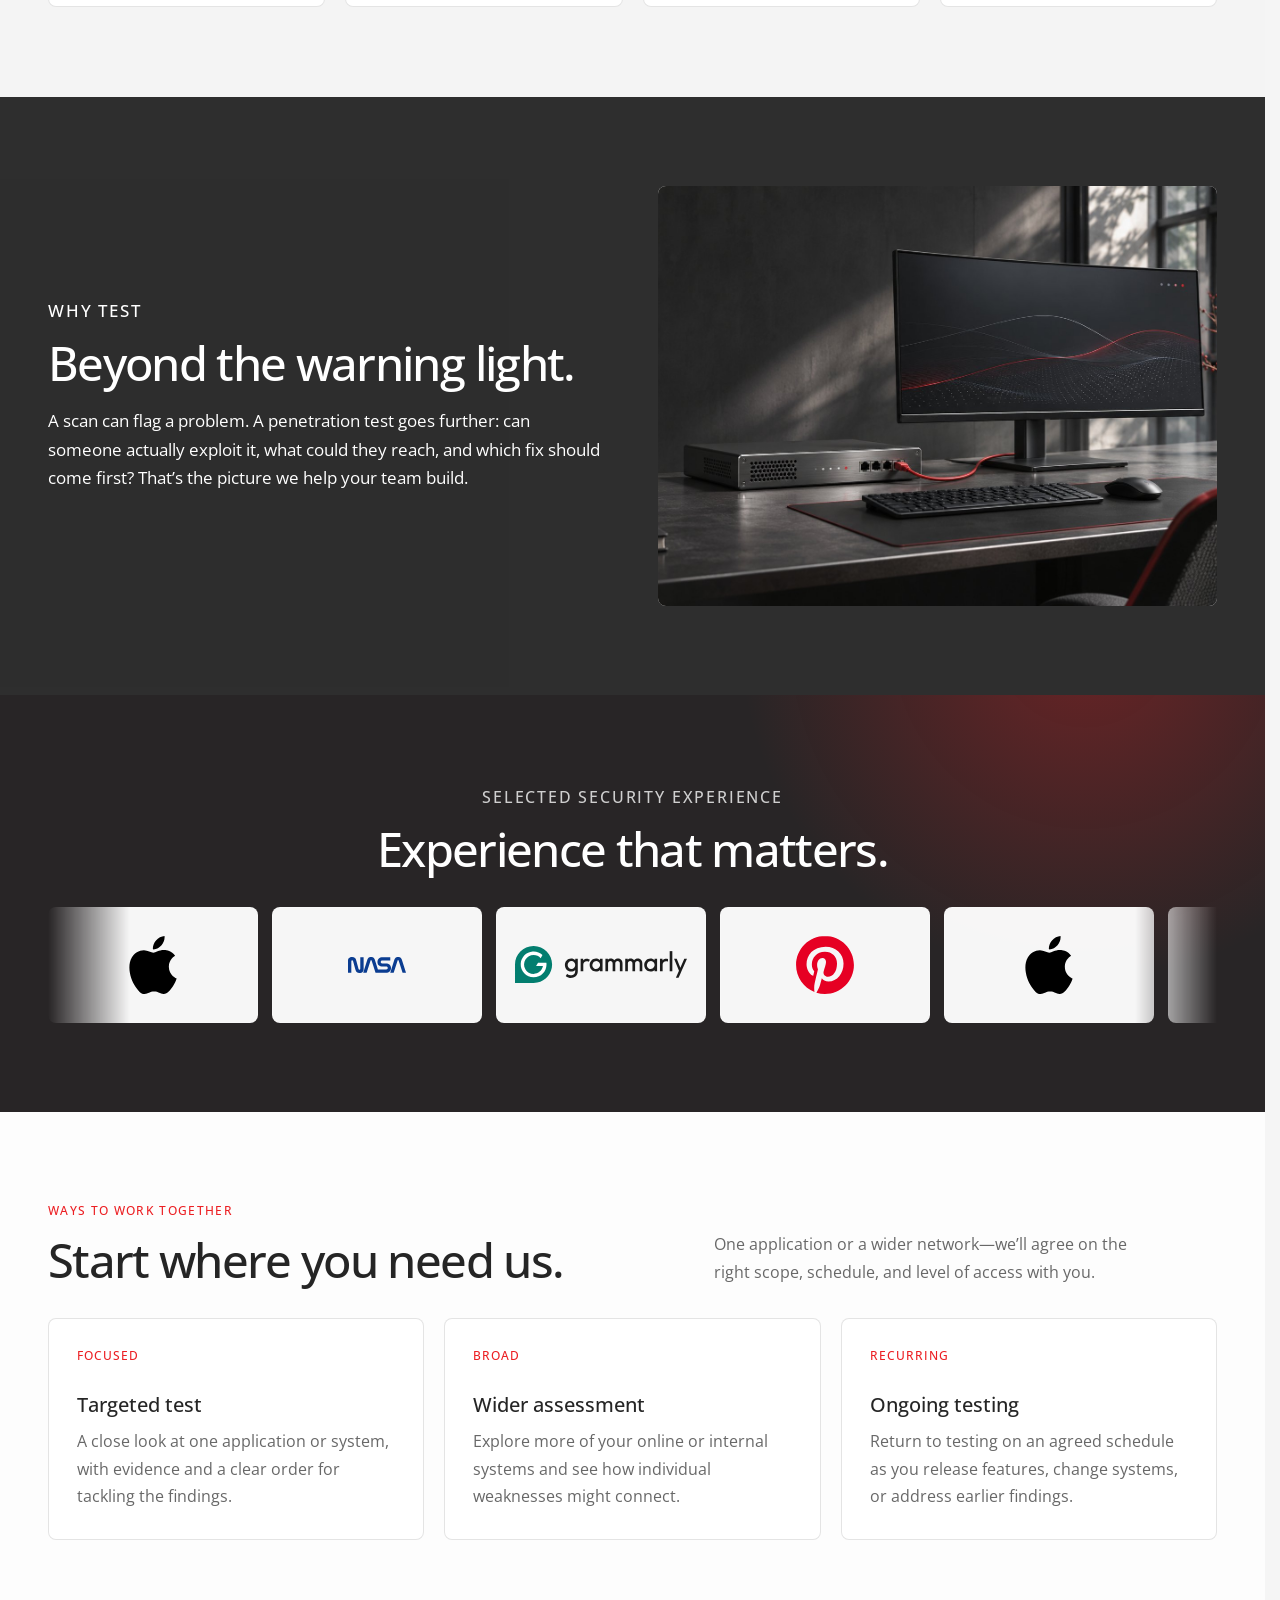
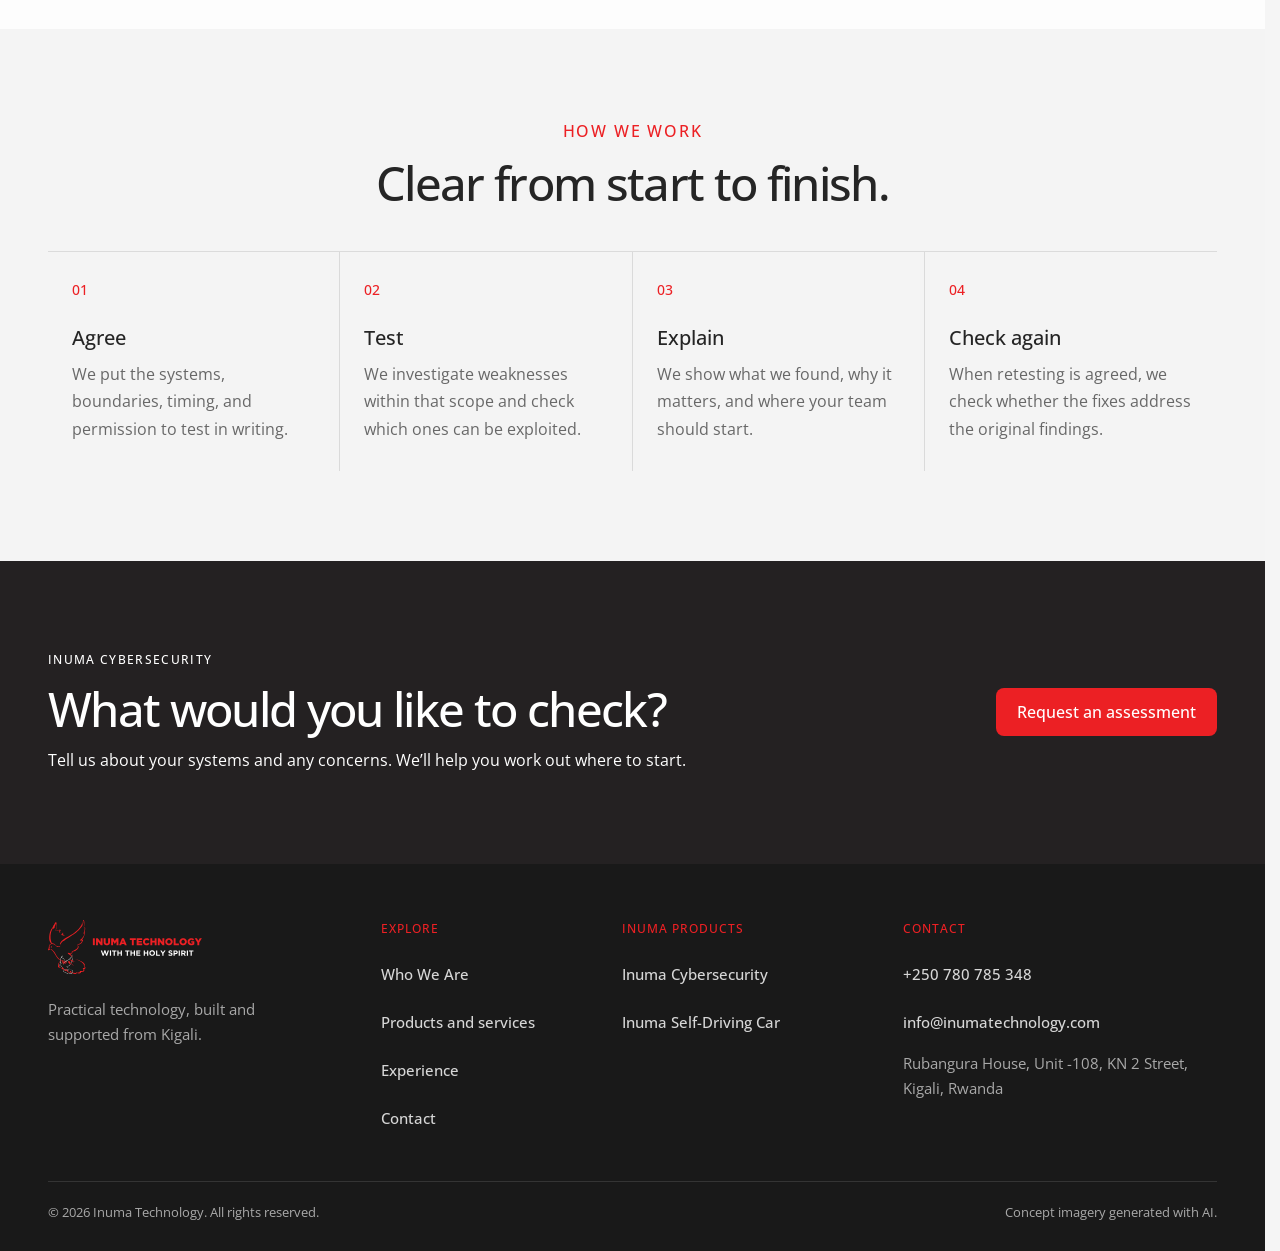
==== commit fe6eb5fc: "Add stationary desktop logo with 300ms wordmark reveal" ====
--- a/cybersecurity.html
+++ b/cybersecurity.html
@@ -13,7 +13,10 @@
     <a class="skip-link" href="#main-content">Skip to content</a>
     <div class="topline"><p>Kigali, Rwanda</p><div><a href="tel:+250780785348">+250 780 785 348</a><a href="mailto:info@inumatechnology.com">info@inumatechnology.com</a></div></div>
     <header class="site-header is-product-header" data-header>
-      <a class="brand" href="index.html" aria-label="Inuma Technology home"><img src="assets/inuma-tech-logo.svg" alt="Inuma Technology" /></a>
+      <a class="brand brand--interactive" href="index.html" aria-label="Inuma Technology home">
+        <img class="brand-mark" src="assets/inuma-nav-mark.svg" alt="" aria-hidden="true" width="353" height="509" />
+        <img class="brand-lockup" src="assets/inuma-tech-logo.svg" alt="" aria-hidden="true" width="404" height="141" />
+      </a>
       <button class="nav-toggle" type="button" aria-label="Open navigation" aria-expanded="false" aria-controls="primary-navigation" data-nav-toggle><span></span><span></span></button>
       <nav id="primary-navigation" class="site-nav" aria-label="Primary navigation" data-nav>
         <a href="who-we-are.html">Who We Are</a>
--- a/responsive.css
+++ b/responsive.css
@@ -60,6 +60,40 @@
   transform: translateY(-180%);
 }
 .skip-link:focus { transform: translateY(0); }
+
+/* Preserve the full lockup on touch devices and collapsed navigation. */
+.brand--interactive .brand-mark { display: none; }
+
+@media (min-width: 961px) and (any-hover: hover) and (any-pointer: fine) {
+  /* Reserve the original logo footprint in both states: navigation never shifts. */
+  .brand--interactive { position: relative; width: 188px; height: 54px; }
+  .brand--interactive .brand-mark {
+    display: block;
+    position: absolute;
+    top: 0;
+    left: 0;
+    width: calc(54px * 353.01 / 508.95);
+    height: 54px;
+    pointer-events: none;
+  }
+  .brand--interactive .brand-lockup {
+    /* Crop the old mark in the gap before the text. Only the text animates. */
+    clip-path: inset(0 0 0 22%);
+    opacity: 0;
+    transform: translateX(-6px);
+    transition: opacity 300ms ease-out, transform 300ms ease-out;
+    pointer-events: none;
+  }
+  .brand--interactive:hover .brand-lockup,
+  .brand--interactive:focus-visible .brand-lockup {
+    opacity: 1;
+    transform: translateX(0);
+  }
+}
+
+@media (min-width: 961px) and (any-hover: hover) and (any-pointer: fine) and (prefers-reduced-motion: reduce) {
+  .brand--interactive .brand-lockup { transform: none; transition: none; }
+}
 
 /* One intentional hero column, with breathing room for the photography. */
 .hero, .product-hero, .about-hero {
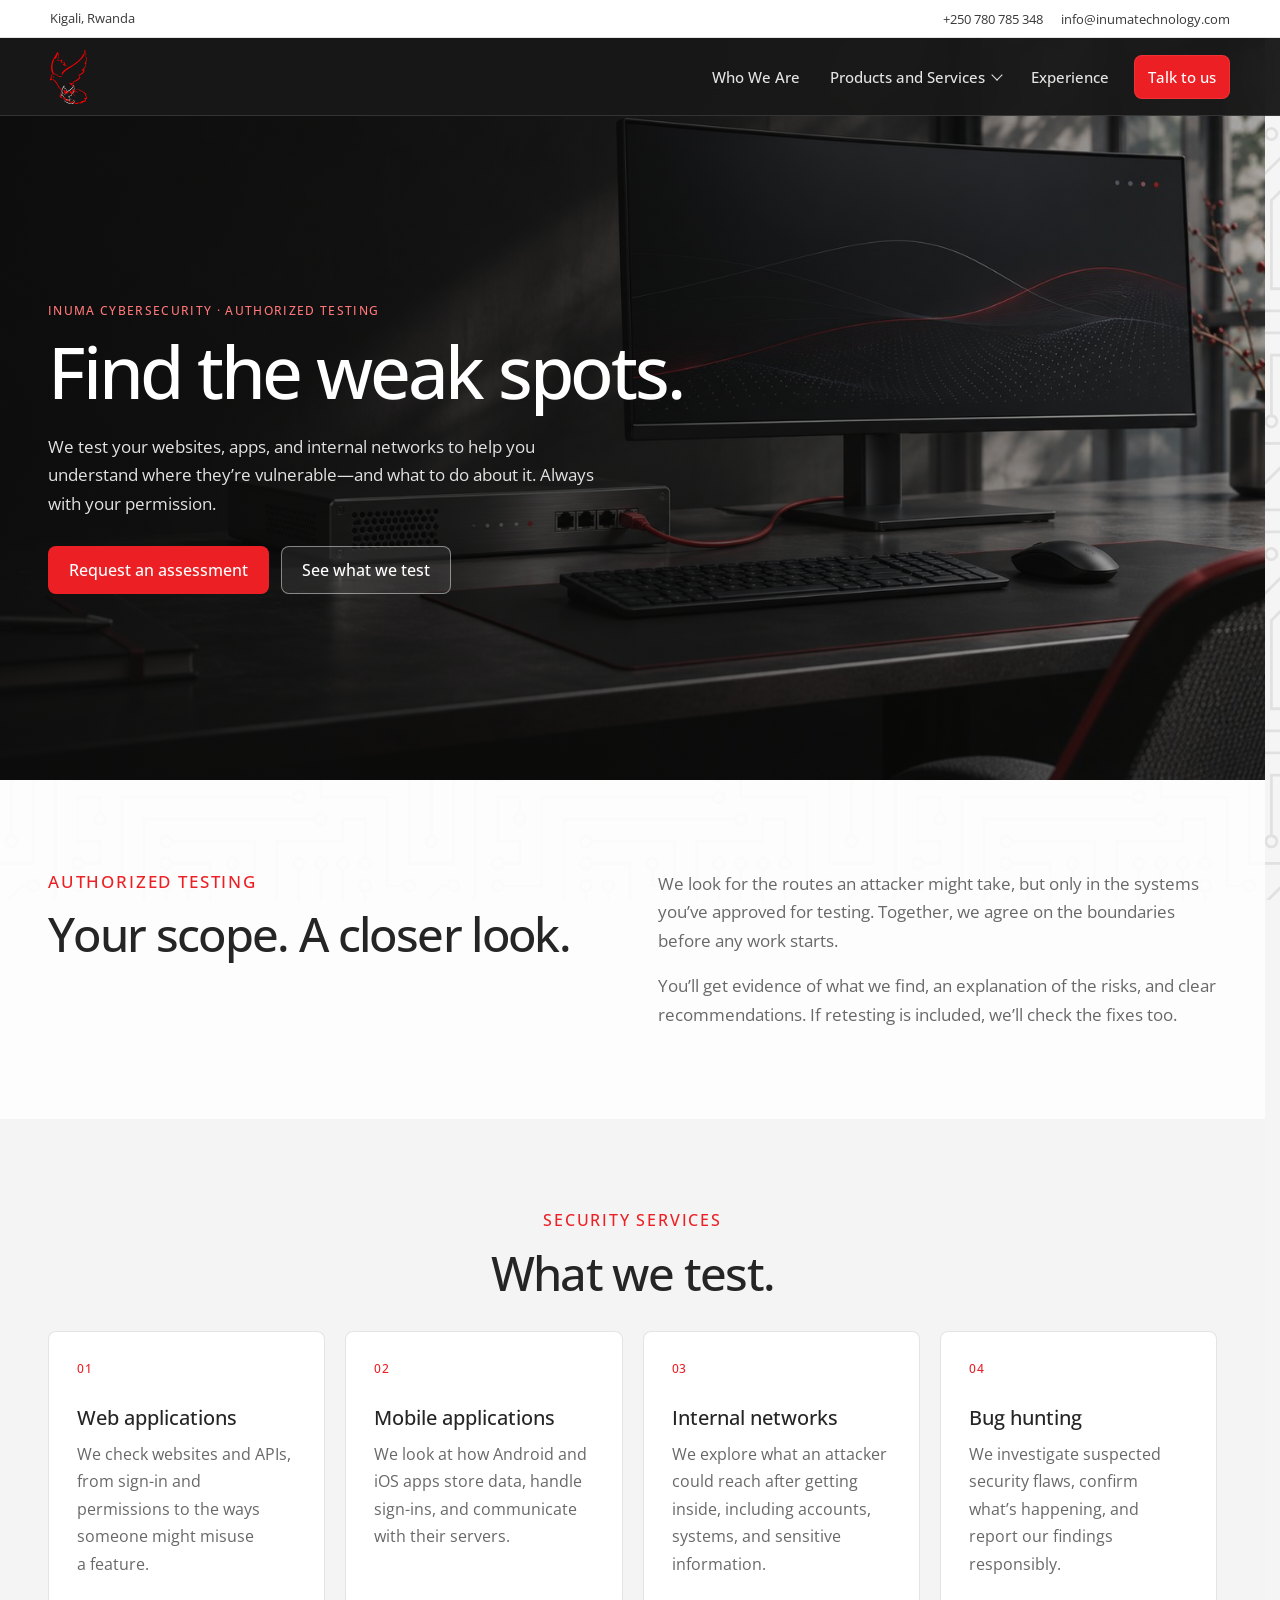
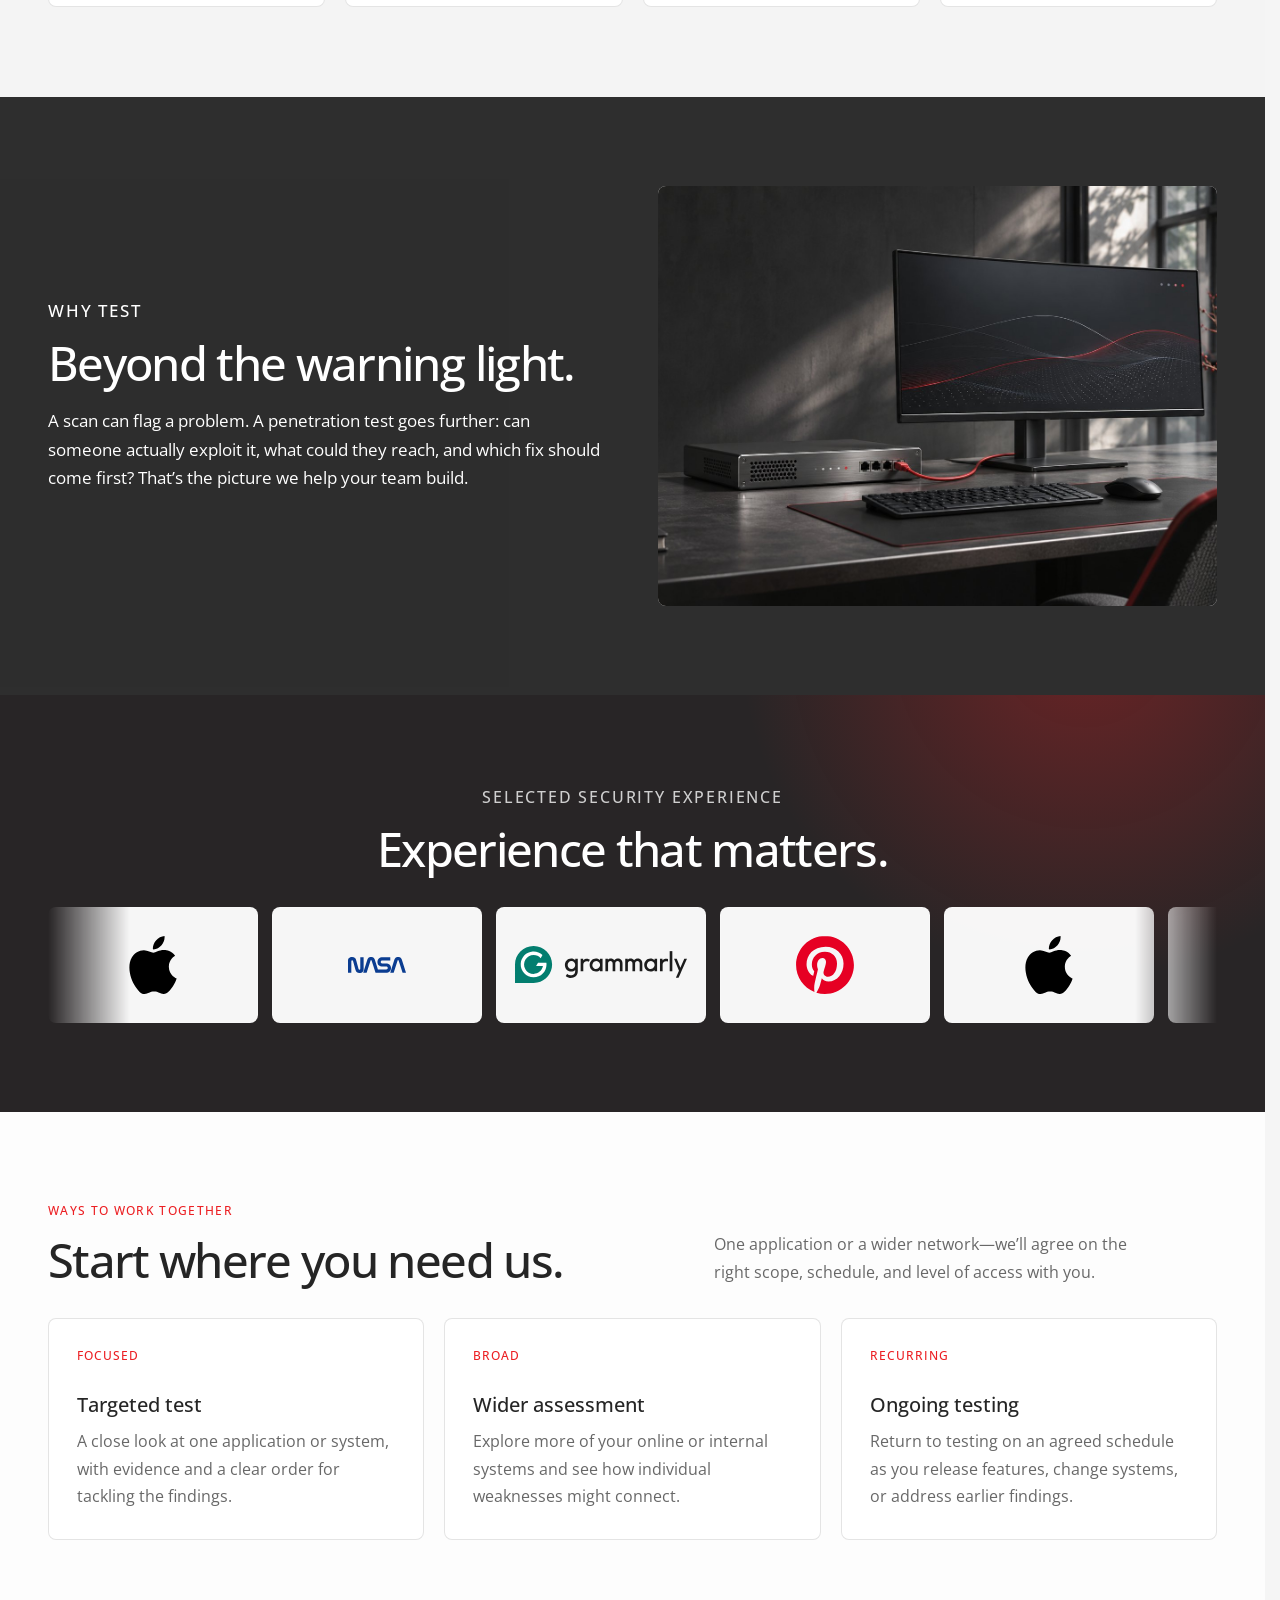
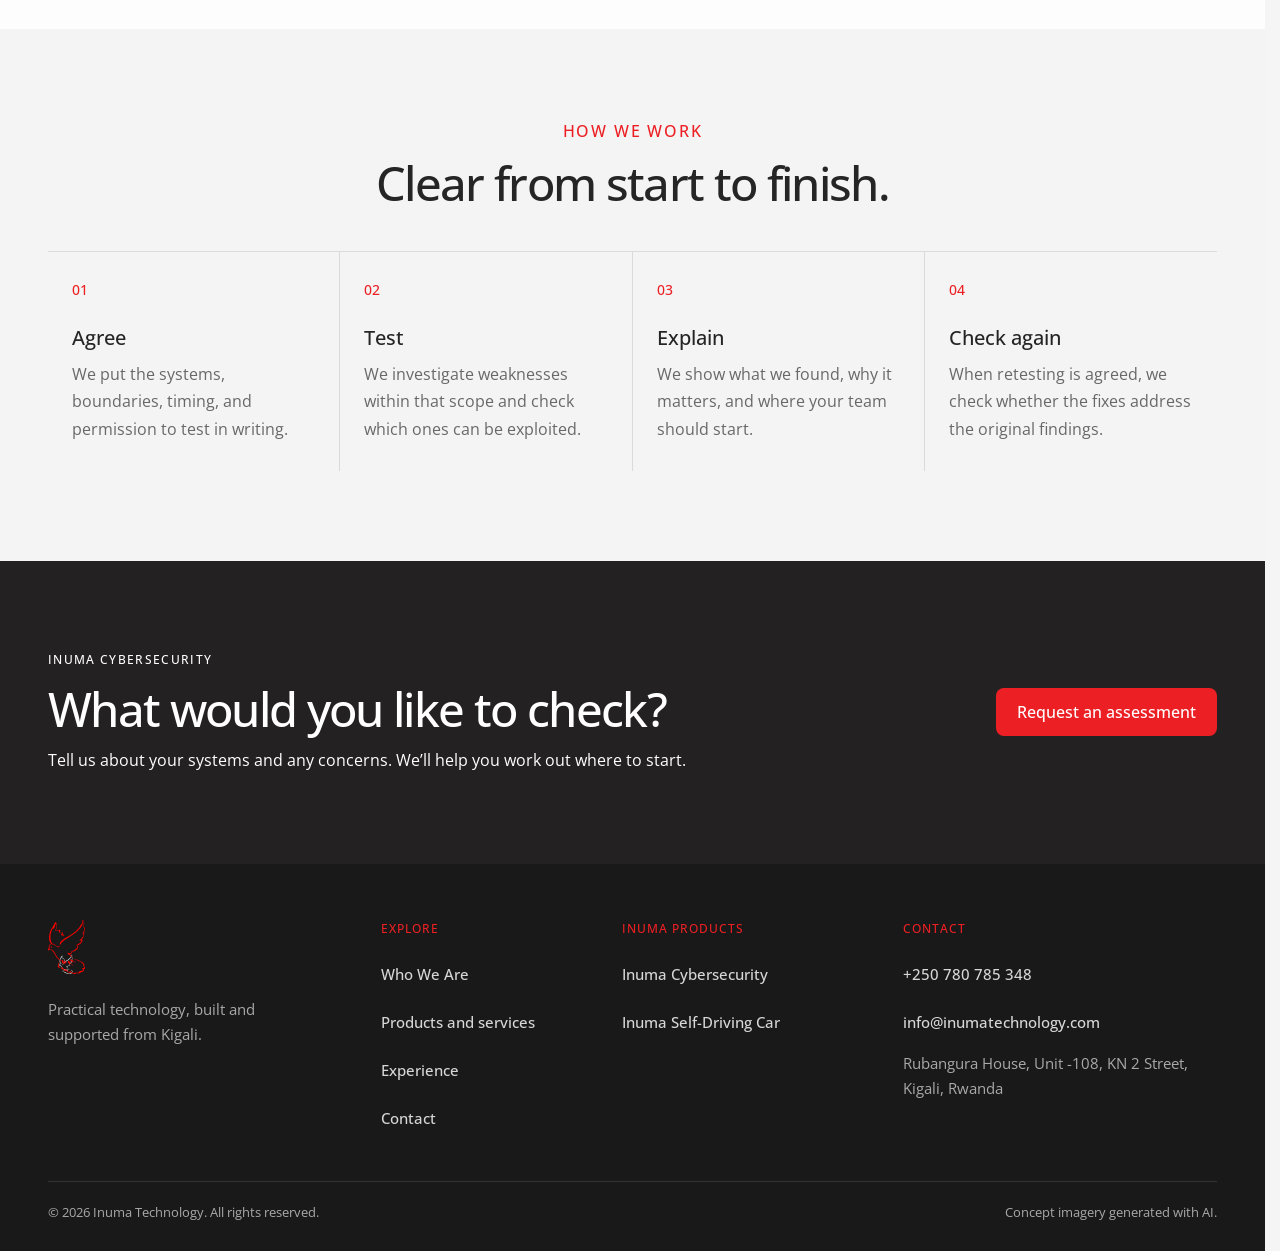
==== commit f8512ef1: "Add pointer and touch button pulses and animated footer logos" ====
--- a/cybersecurity.html
+++ b/cybersecurity.html
@@ -99,7 +99,7 @@
     </main>
 
     <footer class="site-footer">
-      <div class="footer-main"><div class="footer-brand"><a class="brand" href="index.html"><img src="assets/inuma-tech-logo.svg" alt="Inuma Technology" /></a><p>Practical technology, built and supported from Kigali.</p></div><nav class="footer-links" aria-label="Footer navigation"><span>Explore</span><a href="who-we-are.html">Who We Are</a><a href="index.html#products-services">Products and services</a><a href="#experience">Experience</a><a href="#contact">Contact</a></nav><nav class="footer-links footer-products" aria-label="Inuma products"><span>Inuma products</span><a aria-current="page" href="cybersecurity.html">Inuma Cybersecurity</a><a href="self-driving.html">Inuma Self-Driving Car</a></nav><div class="footer-contact"><span>Contact</span><a href="tel:+250780785348">+250 780 785 348</a><a href="mailto:info@inumatechnology.com">info@inumatechnology.com</a><p>Rubangura House, Unit -108, KN 2 Street, Kigali, Rwanda</p></div></div>
+      <div class="footer-main"><div class="footer-brand"><a class="brand brand--interactive" href="index.html" aria-label="Inuma Technology home"><img class="brand-mark" src="assets/inuma-nav-mark.svg" alt="" aria-hidden="true" width="353" height="509" /><img class="brand-lockup" src="assets/inuma-tech-logo.svg" alt="" aria-hidden="true" width="404" height="141" /></a><p>Practical technology, built and supported from Kigali.</p></div><nav class="footer-links" aria-label="Footer navigation"><span>Explore</span><a href="who-we-are.html">Who We Are</a><a href="index.html#products-services">Products and services</a><a href="#experience">Experience</a><a href="#contact">Contact</a></nav><nav class="footer-links footer-products" aria-label="Inuma products"><span>Inuma products</span><a aria-current="page" href="cybersecurity.html">Inuma Cybersecurity</a><a href="self-driving.html">Inuma Self-Driving Car</a></nav><div class="footer-contact"><span>Contact</span><a href="tel:+250780785348">+250 780 785 348</a><a href="mailto:info@inumatechnology.com">info@inumatechnology.com</a><p>Rubangura House, Unit -108, KN 2 Street, Kigali, Rwanda</p></div></div>
       <div class="footer-bottom"><p>&copy; 2026 Inuma Technology. All rights reserved.</p><p>Concept imagery generated with AI.</p></div>
     </footer>
     <script src="scripts/main.js"></script>
--- a/responsive.css
+++ b/responsive.css
@@ -43,7 +43,14 @@
 .site-nav .nav-cta { display: inline-flex; white-space: nowrap; }
 .nav-dropdown-menu { right: 0; left: auto; max-width: calc(100vw - 2 * var(--gutter)); }
 .nav-dropdown:not([open]) .nav-dropdown-menu { display: none; }
-.button { min-height: 48px; white-space: normal; text-align: center; }
+.button {
+  min-height: 48px;
+  white-space: normal;
+  text-align: center;
+  transition: background 160ms ease, border-color 160ms ease, color 160ms ease;
+}
+.button:hover,
+.button:focus-visible { transform: none; }
 a:focus-visible, button:focus-visible, summary:focus-visible, [tabindex="0"]:focus-visible {
   outline: 2px solid var(--red);
   outline-offset: 4px;
@@ -61,13 +68,25 @@
 }
 .skip-link:focus { transform: translateY(0); }
 
+/* A single, gentle pulse per pointer hover; scale never changes layout. */
+@media (any-hover: hover) and (any-pointer: fine) and (prefers-reduced-motion: no-preference) {
+  html:not([data-input-mode="touch"]) :is(.button, .nav-cta, button, input[type="button"], input[type="submit"], input[type="reset"], [role="button"], .nav-dropdown > summary):hover:not(:disabled):not([aria-disabled="true"]) {
+    animation: button-hover-pulse 300ms ease-in-out 1;
+  }
+}
+
+@keyframes button-hover-pulse {
+  0%, 100% { transform: scale(1); }
+  50% { transform: scale(1.025); }
+}
+
 /* Preserve the full lockup on touch devices and collapsed navigation. */
 .brand--interactive .brand-mark { display: none; }
 
 @media (min-width: 961px) and (any-hover: hover) and (any-pointer: fine) {
   /* Reserve the original logo footprint in both states: navigation never shifts. */
   .brand--interactive { position: relative; width: 188px; height: 54px; }
-  .brand--interactive .brand-mark {
+  .brand--interactive img.brand-mark {
     display: block;
     position: absolute;
     top: 0;
